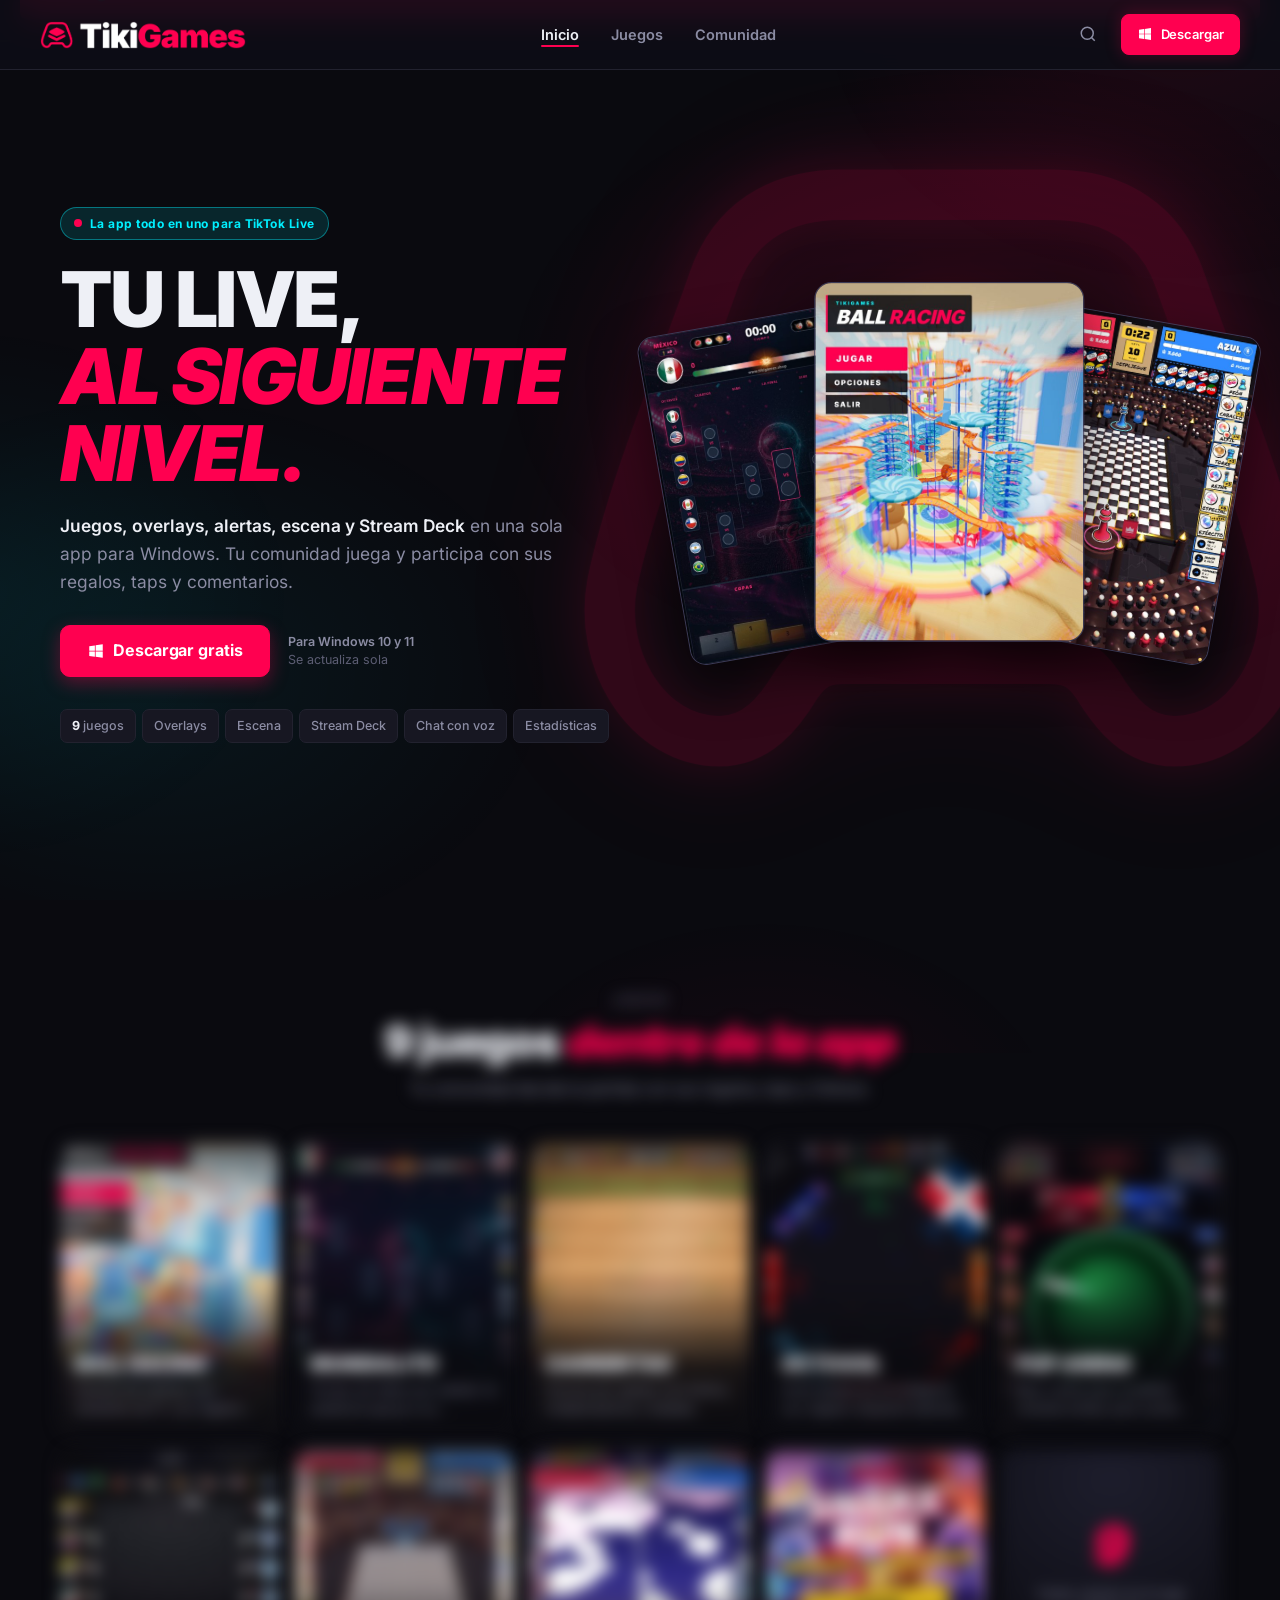
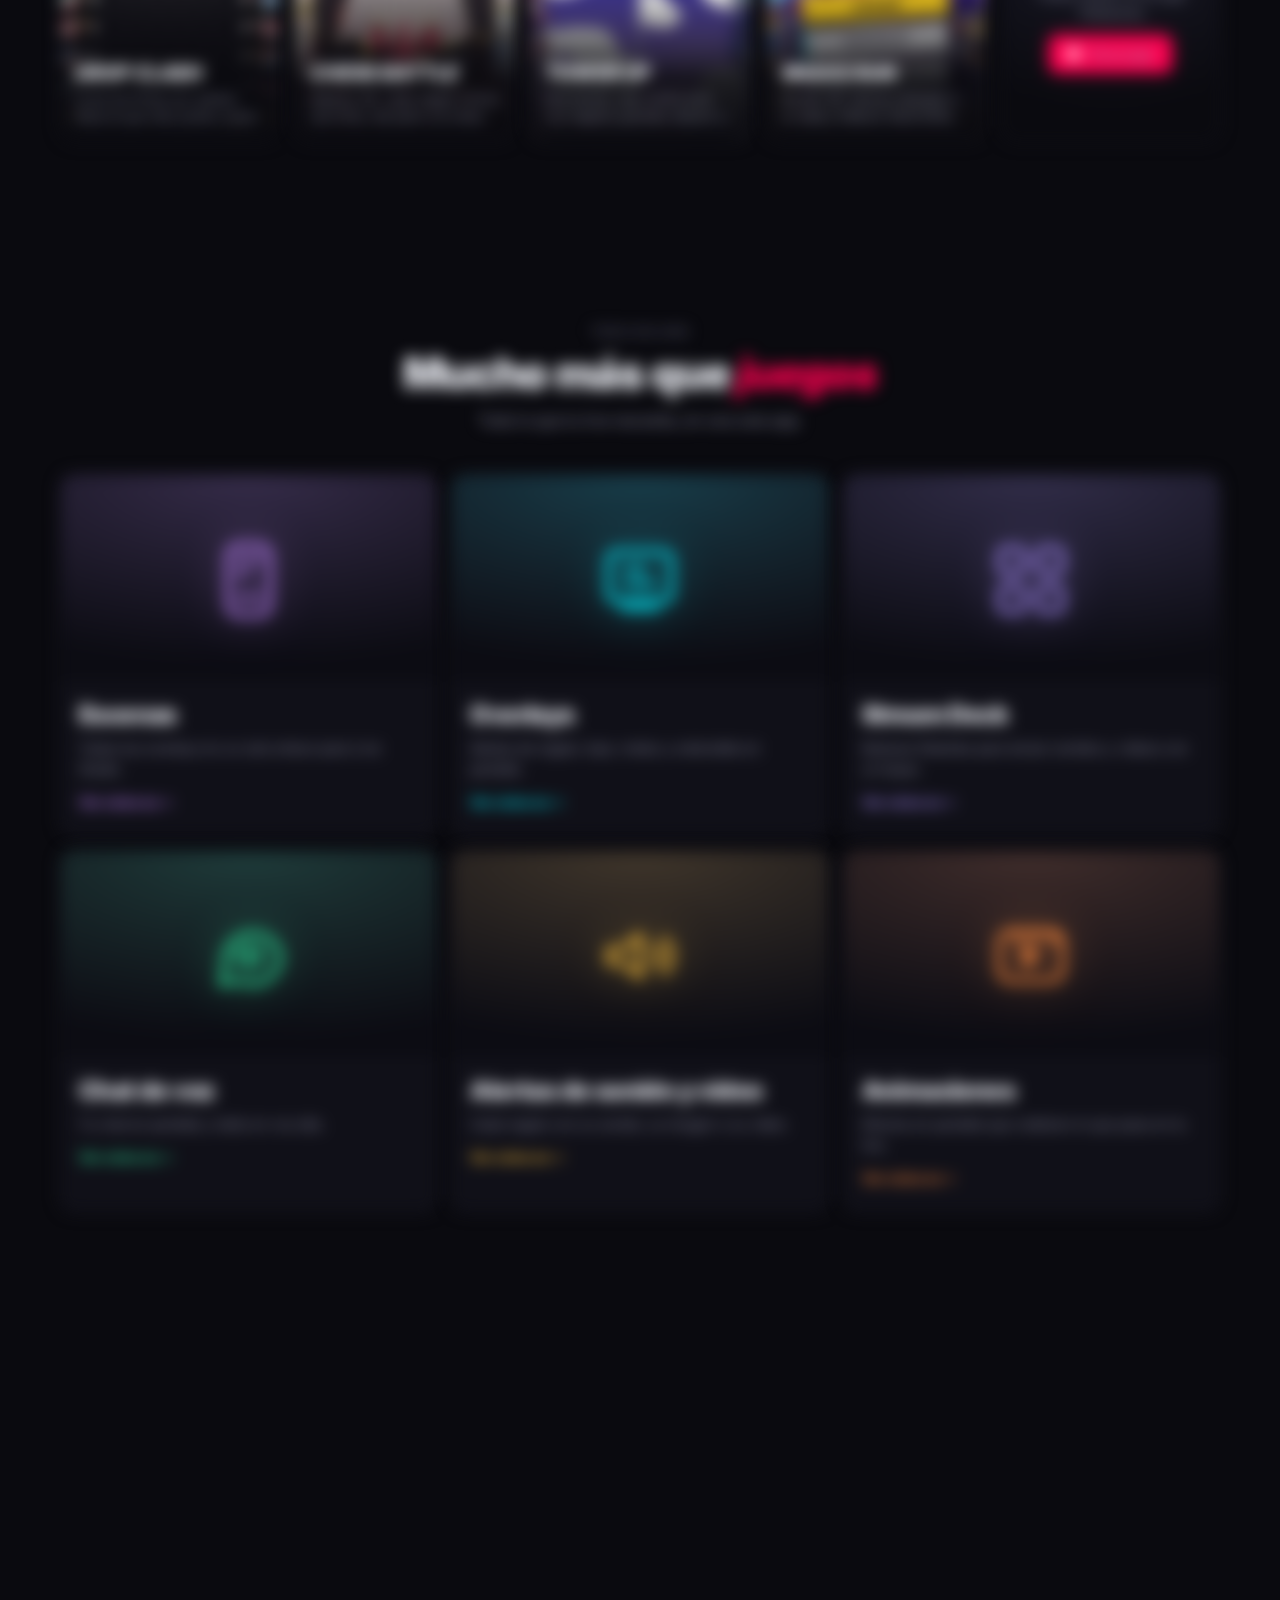
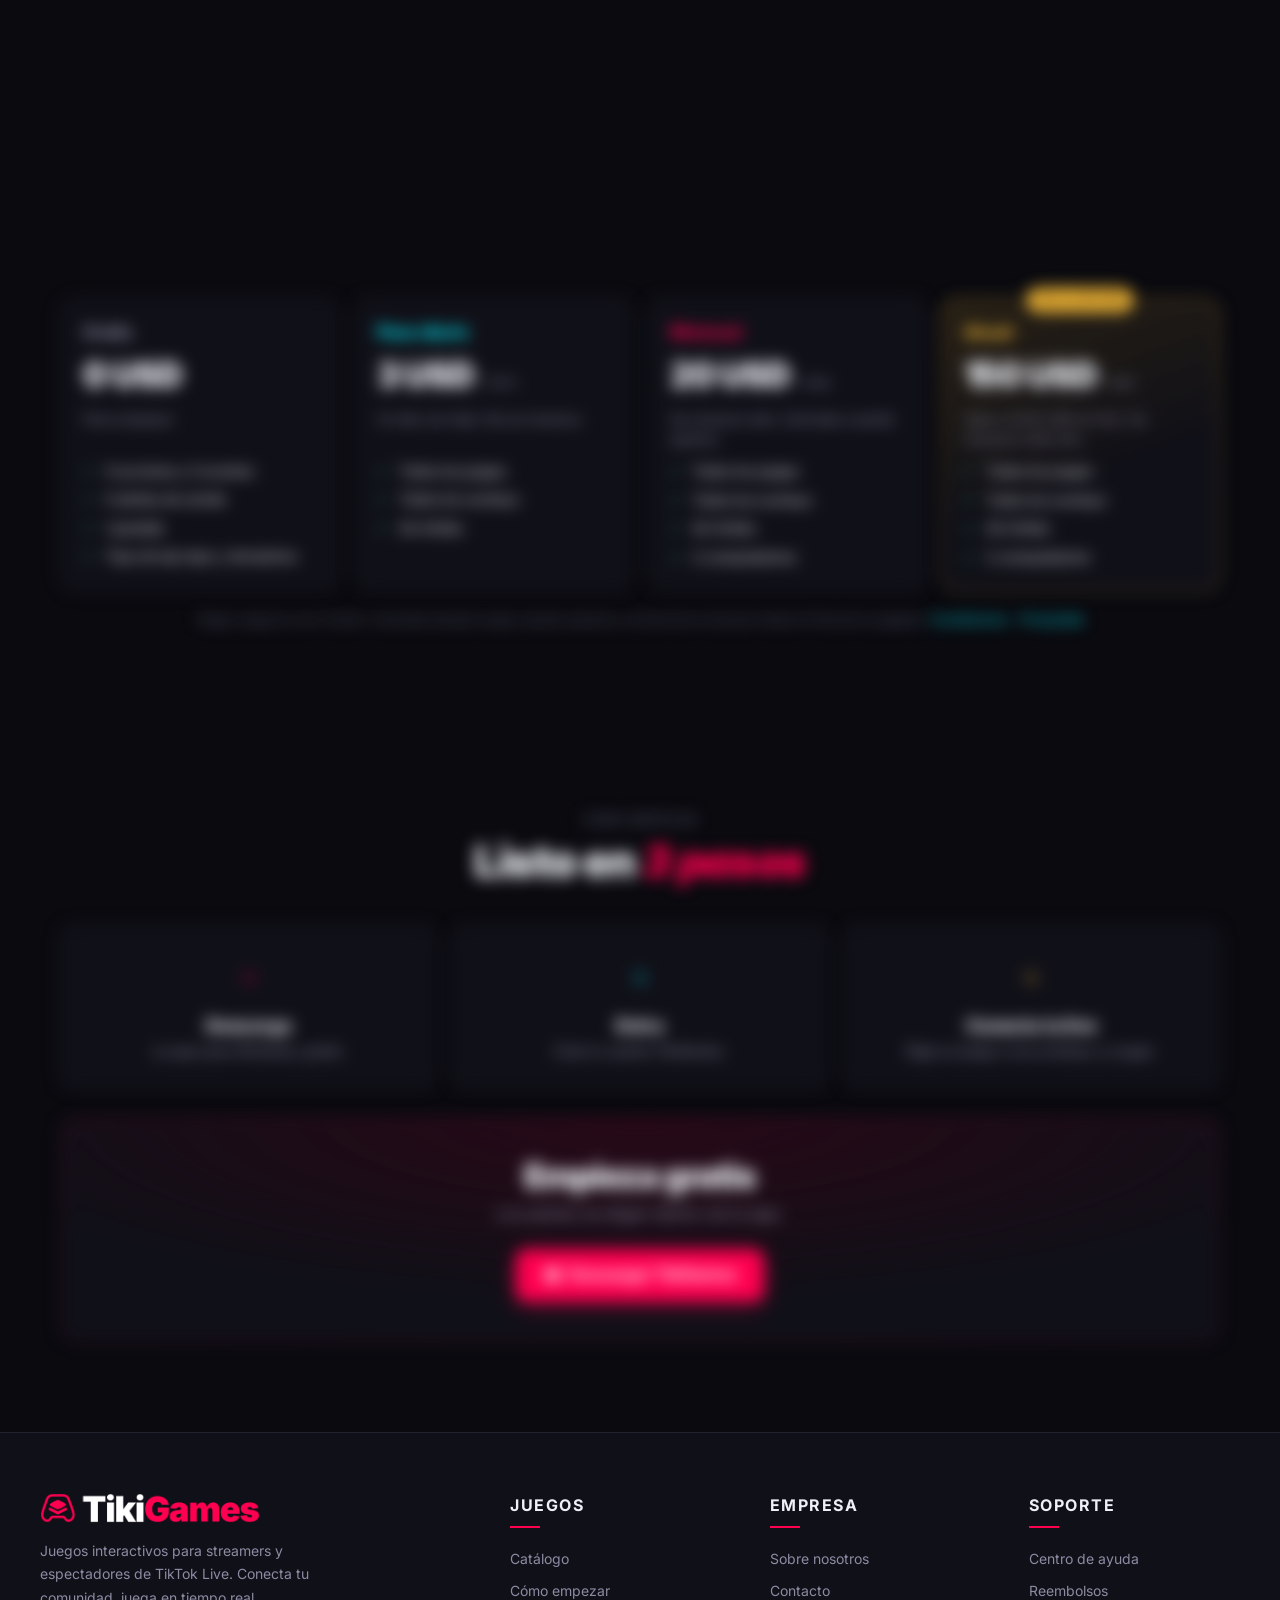
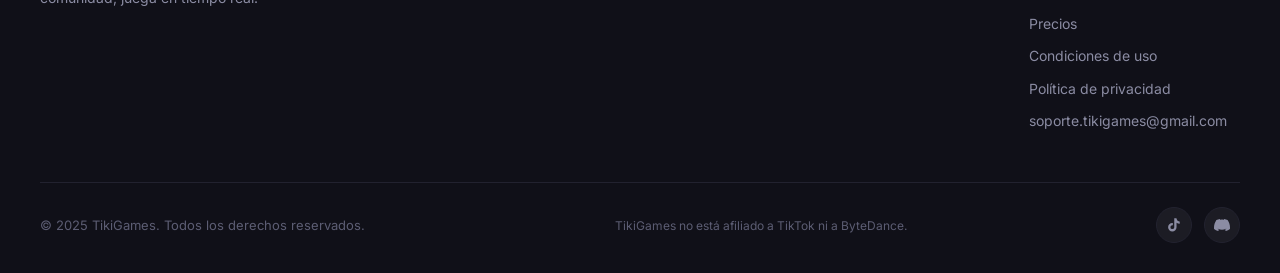
==== index.html @ ab5c50ac "Seguridad: la web solo permite su propio código (fuera PayPal, ePayco, EmailJS y jsDelivr, que ya no" ====
<!DOCTYPE html>
<html lang="es">
<head>
  <meta charset="UTF-8" />
  <meta name="viewport" content="width=device-width, initial-scale=1.0" />
  <!-- Google Search Console: demuestra que tikigames.shop es de TikiGames (para verificar la marca en Google). No quitar. -->
  <meta name="google-site-verification" content="5Fg7dAh0BmHGyvFLcqDpdJ1O9G1KSo_HCyCqYckozfQ" />
  <title>TikiGames — La app todo en uno para TikTok Live</title>
  <meta name="description" content="Juegos, overlays, alertas, escena y Stream Deck para tu TikTok Live, en una sola app para Windows." />
    <link rel="stylesheet" href="css/00-base.css?v=19" />
  <link rel="stylesheet" href="css/01-menu.css?v=19" />
  <link rel="stylesheet" href="css/02-componentes.css?v=19" />
  <link rel="stylesheet" href="css/03-animaciones.css?v=19" />
  <link rel="stylesheet" href="css/04-portada.css?v=19" />
  <link rel="stylesheet" href="css/05-paginas.css?v=19" />
  <link rel="stylesheet" href="css/06-luces.css?v=19" />
  <link rel="stylesheet" href="css/07-guia-descarga.css?v=20" />
  <link rel="icon" href="favicon.ico?v=19" sizes="any" />
  <link rel="icon" type="image/svg+xml" href="assets/img/logo/icono.svg?v=19" />
  <link rel="icon" type="image/png" href="assets/img/logo/favicon.png?v=19" />
  <link rel="apple-touch-icon" href="assets/img/logo/apple-touch-icon.png?v=19" />
  <meta property="og:type" content="website" />
  <meta property="og:url" content="https://tikigames.shop/" />
  <meta property="og:image" content="https://tikigames.shop/assets/img/logo/og-image.png?v=19" />
  <meta property="og:image:width" content="1200" />
  <meta property="og:image:height" content="630" />
  <meta name="twitter:card" content="summary_large_image" />
  <meta name="twitter:image" content="https://tikigames.shop/assets/img/logo/og-image.png?v=19" />
</head>
<body>

<canvas id="particles-canvas"></canvas>

<!-- NAVBAR -->
<nav class="navbar">
  <a href="index.html" class="nav-logo">
    <img src="assets/img/logo/logo-nombre.png?v=19" width="969" height="132" alt="TikiGames" />
  </a>
  <ul class="nav-links">
    <li><a href="index.html" id="nav-inicio">Inicio</a></li>
    <li><a href="pages/catalogo.html" id="nav-juegos">Juegos</a></li>
    <li><a href="pages/comunidad.html" id="nav-comunidad">Comunidad</a></li>
  </ul>
  <div class="nav-actions">
    <button class="nav-search-btn" data-search-open title="Buscar">
      <svg width="18" height="18" viewBox="0 0 24 24" fill="none" stroke="currentColor" stroke-width="2"><circle cx="11" cy="11" r="8"/><path d="m21 21-4.35-4.35"/></svg>
    </button>
    <a class="btn btn-primary btn-descargar" href="https://github.com/davidrocaCOL/tikigames/releases/latest/download/TikiGames-Instalador.exe"><svg class="icono-windows" width="16" height="16" viewBox="0 0 24 24" fill="currentColor" aria-hidden="true"><path d="M3 5.5 10.5 4.5v7H3zM11.5 4.4 21 3v8.5h-9.5zM3 12.5h7.5v7L3 18.5zM11.5 12.5H21V21l-9.5-1.4z"/></svg><span>Descargar</span></a>
  </div>
  <button class="hamburger"><span></span><span></span><span></span></button>
</nav>

<div class="mobile-nav">
  <a href="index.html">Inicio</a>
  <a href="pages/catalogo.html">Juegos</a>
  <a href="pages/comunidad.html">Comunidad</a>
  <div style="margin-top:16px;">
    <a class="btn btn-primary btn-descargar" style="width:100%;justify-content:center;" href="https://github.com/davidrocaCOL/tikigames/releases/latest/download/TikiGames-Instalador.exe"><svg class="icono-windows" width="16" height="16" viewBox="0 0 24 24" fill="currentColor" aria-hidden="true"><path d="M3 5.5 10.5 4.5v7H3zM11.5 4.4 21 3v8.5h-9.5zM3 12.5h7.5v7L3 18.5zM11.5 12.5H21V21l-9.5-1.4z"/></svg><span>Descargar TikiGames</span></a>
  </div>
</div>

<!-- ARRIBA: qué es TikiGames y descarga -->
<section class="p-arriba">
  <img class="p-mando" src="assets/img/logo/simbolo.svg" alt="" aria-hidden="true" width="998" height="823" />
  <div class="portada-ancho">
    <div>
      <span class="p-pastilla reveal"><i></i>La app todo en uno para TikTok Live</span>
      <h1 class="p-titulo reveal">TU LIVE,<br><em>AL SIGUIENTE NIVEL.</em></h1>
      <p class="p-sub reveal"><strong>Juegos, overlays, alertas, escena y Stream Deck</strong> en una sola app para Windows. Tu comunidad juega y participa con sus regalos, taps y comentarios.</p>
      <div class="p-acciones reveal">
        <a class="btn btn-primary btn-lg btn-descargar p-boton-grande" href="https://github.com/davidrocaCOL/tikigames/releases/latest/download/TikiGames-Instalador.exe"><svg class="icono-windows" width="16" height="16" viewBox="0 0 24 24" fill="currentColor" aria-hidden="true"><path d="M3 5.5 10.5 4.5v7H3zM11.5 4.4 21 3v8.5h-9.5zM3 12.5h7.5v7L3 18.5zM11.5 12.5H21V21l-9.5-1.4z"/></svg><span>Descargar gratis</span></a>
        <div class="p-nota"><b>Para Windows 10 y 11</b><br>Se actualiza sola</div>
      </div>
      <div class="p-chips reveal">
        <span><b>9</b> juegos</span><span>Overlays</span><span>Escena</span><span>Stream Deck</span><span>Chat con voz</span><span>Estadísticas</span>
      </div>
    </div>
    <div class="p-abanico reveal" aria-hidden="true" data-mv="abanico">
      <img src="assets/img/portadas/portada-mundialito.jpg" alt="" width="600" height="800" />
      <img src="assets/img/portadas/portada-ballracing.jpg" alt="" width="600" height="800" />
      <img src="assets/img/portadas/portada-chessbattle.jpg" alt="" width="600" height="800" />
    </div>
  </div>
</section>

<!-- JUEGOS: los 9 que vienen dentro de la app -->
<section class="p-seccion" id="juegos">
  <div class="portada-ancho">
    <div class="p-cabeza reveal">
      <small>Juegos</small>
      <h2>9 juegos <em>dentro de la app</em></h2>
      <p>Tu comunidad decide la partida con sus regalos, taps y follows.</p>
    </div>
    <div class="p-juegos">
      <a class="p-juego reveal" href="pages/catalogo.html#ballracing">
        <img src="assets/img/portadas/portada-ballracing.jpg" alt="Ball Racing" loading="lazy" width="600" height="800" />
        <div class="p-juego-texto"><h3 class="jc-titulo">Ball Racing</h3><p>Carrera de canicas con ambiente de F1. Los regalos dan poderes.</p></div>
      </a>
      <a class="p-juego reveal" href="pages/catalogo.html#mundialito">
        <img src="assets/img/portadas/portada-mundialito.jpg" alt="Mundialito" loading="lazy" width="600" height="800" />
        <div class="p-juego-texto"><h3 class="jc-titulo">Mundialito</h3><p>Torneo de fútbol por países: la audiencia apoya a su selección.</p></div>
      </a>
      <a class="p-juego reveal" href="pages/catalogo.html#carreritas">
        <img src="assets/img/portadas/portada-carreritas.jpg" alt="Carreritas" loading="lazy" width="600" height="800" />
        <div class="p-juego-texto"><h3 class="jc-titulo">Carreritas</h3><p>Carrera por países con turbos, multiplicadores y tarjetas.</p></div>
      </a>
      <a class="p-juego reveal" href="pages/catalogo.html#octogol">
        <img src="assets/img/portadas/portada-octogol.jpg" alt="Octogol" loading="lazy" width="600" height="800" />
        <div class="p-juego-texto"><h3 class="jc-titulo">Octogol</h3><p>Ocho países en un octágono. Los regalos disparan balones y meteoritos.</p></div>
      </a>
      <a class="p-juego reveal" href="pages/catalogo.html#poparena">
        <img src="assets/img/portadas/portada-poparena.jpg" alt="Pop Arena" loading="lazy" width="600" height="800" />
        <div class="p-juego-texto"><h3 class="jc-titulo">Pop Arena</h3><p>Rojo contra azul: la pelota revienta bolitas para sumar puntos.</p></div>
      </a>
      <a class="p-juego reveal" href="pages/catalogo.html#dropclash">
        <img src="assets/img/portadas/portada-dropclash.jpg" alt="Drop Clash" loading="lazy" width="600" height="800" />
        <div class="p-juego-texto"><h3 class="jc-titulo">Drop Clash</h3><p>Lluvia de fichas por países. Gana el que más puntos suma.</p></div>
      </a>
      <a class="p-juego reveal" href="pages/catalogo.html#chessbattle">
        <img src="assets/img/portadas/portada-chessbattle.jpg" alt="Chess Battle" loading="lazy" width="600" height="800" />
        <div class="p-juego-texto"><h3 class="jc-titulo">Chess Battle</h3><p>Ajedrez 3D: cada regalo invoca una ficha, del peón a la reina.</p></div>
      </a>
      <a class="p-juego reveal" href="pages/catalogo.html#towerup">
        <img src="assets/img/portadas/portada-towerup.jpg" alt="Tower Up" loading="lazy" width="600" height="800" />
        <div class="p-juego-texto"><h3 class="jc-titulo">Tower Up</h3><p>Dos torres, rojo contra azul. Los regalos grandes atacan al rival.</p></div>
      </a>
      <a class="p-juego reveal" href="pages/catalogo.html#snakerun">
        <img src="assets/img/portadas/portada-snakerun.jpg" alt="Snake Run" loading="lazy" width="600" height="800" />
        <div class="p-juego-texto"><h3 class="jc-titulo">Snake Run</h3><p>Runner 3D: héroes empujan a la meta y villanos hacia atrás.</p></div>
      </a>
      <div class="p-juego p-juego-todos reveal">
        <strong data-cuenta="9">9</strong>
        <span>Todos vienen en la app TikiGames</span>
        <a class="btn btn-primary btn-descargar" href="https://github.com/davidrocaCOL/tikigames/releases/latest/download/TikiGames-Instalador.exe"><svg class="icono-windows" width="16" height="16" viewBox="0 0 24 24" fill="currentColor" aria-hidden="true"><path d="M3 5.5 10.5 4.5v7H3zM11.5 4.4 21 3v8.5h-9.5zM3 12.5h7.5v7L3 18.5zM11.5 12.5H21V21l-9.5-1.4z"/></svg><span>Descargar</span></a>
      </div>
    </div>
  </div>
</section>

<!-- TODO EN UNO: lo demás que trae la app -->
<section class="p-seccion" id="todo-en-uno">
  <div class="portada-ancho">
    <div class="p-cabeza reveal">
      <small>Todo en uno</small>
      <h2>Mucho más que <em>juegos</em></h2>
      <p>Todo lo que tu live necesita, en una sola app.</p>
    </div>
    <div class="p-funciones">
      <div class="p-funcion reveal" data-funcion="escenas" role="button" tabindex="0" aria-label="Ver Escenas" style="--g:#c084fc">
        <div class="p-captura"><svg class="ic" viewBox="0 0 24 24" aria-hidden="true"><rect x="6" y="2" width="12" height="20" rx="3"/><path d="M9 6h6M9 10h3M9 17h6"/></svg></div>
        <div class="p-funcion-texto"><h3>Escenas</h3><p>Todos tus overlays en un solo enlace para Live Studio.</p><span class="fn-ver">Ver cómo es →</span></div>
      </div>
      <div class="p-funcion reveal" data-funcion="overlays" role="button" tabindex="0" aria-label="Ver Overlays" style="--g:#00f0ff">
        <div class="p-captura"><svg class="ic" viewBox="0 0 24 24" aria-hidden="true"><rect x="3" y="4" width="18" height="14" rx="2"/><path d="M7 20h10M8 9h5M8 13h8"/></svg></div>
        <div class="p-funcion-texto"><h3>Overlays</h3><p>Alertas de regalo, tops, metas y extensible en pantalla.</p><span class="fn-ver">Ver cómo es →</span></div>
      </div>
      <div class="p-funcion reveal" data-funcion="deck" role="button" tabindex="0" aria-label="Ver Stream Deck" style="--g:#a78bfa">
        <div class="p-captura"><svg class="ic" viewBox="0 0 24 24" aria-hidden="true"><rect x="3" y="3" width="7" height="7" rx="1.5"/><rect x="14" y="3" width="7" height="7" rx="1.5"/><rect x="3" y="14" width="7" height="7" rx="1.5"/><rect x="14" y="14" width="7" height="7" rx="1.5"/></svg></div>
        <div class="p-funcion-texto"><h3>Stream Deck</h3><p>Botones flotantes para lanzar sonidos y videos con un toque.</p><span class="fn-ver">Ver cómo es →</span></div>
      </div>
      <div class="p-funcion reveal" data-funcion="voz" role="button" tabindex="0" aria-label="Ver Chat de voz" style="--g:#2ee59d">
        <div class="p-captura"><svg class="ic" viewBox="0 0 24 24" aria-hidden="true"><path d="M21 12a8 8 0 0 1-11.6 7.1L4 20l1-4.4A8 8 0 1 1 21 12z"/><path d="M9 10v4M12 8.5v7M15 10v4"/></svg></div>
        <div class="p-funcion-texto"><h3>Chat de voz</h3><p>Tu chat en pantalla y leído en voz alta.</p><span class="fn-ver">Ver cómo es →</span></div>
      </div>
      <div class="p-funcion reveal" data-funcion="alertas" role="button" tabindex="0" aria-label="Ver Alertas de sonido y video" style="--g:#ffc13b">
        <div class="p-captura"><svg class="ic" viewBox="0 0 24 24" aria-hidden="true"><path d="M3 10v4h4l5 4V6L7 10H3z"/><path d="M16 9a4 4 0 010 6M19 7a7 7 0 010 10"/></svg></div>
        <div class="p-funcion-texto"><h3>Alertas de sonido y video</h3><p>Cada regalo con su sonido, su imagen o su video.</p><span class="fn-ver">Ver cómo es →</span></div>
      </div>
      <div class="p-funcion reveal" data-funcion="animaciones" role="button" tabindex="0" aria-label="Ver Animaciones" style="--g:#ff8a3d">
        <div class="p-captura"><svg class="ic" viewBox="0 0 24 24" aria-hidden="true"><rect x="3" y="5" width="18" height="14" rx="3"/><path d="M10 9.5v5l4-2.5z"/><path d="M7 5l2 3M12 5l2 3M17 5l2 3"/></svg></div>
        <div class="p-funcion-texto"><h3>Animaciones</h3><p>Efectos en pantalla que celebran lo que pasa en tu live.</p><span class="fn-ver">Ver cómo es →</span></div>
      </div>
      <div class="p-funcion reveal" data-funcion="estadisticas" role="button" tabindex="0" aria-label="Ver Estadísticas" style="--g:#3ddc97">
        <div class="p-captura"><svg class="ic" viewBox="0 0 24 24" aria-hidden="true"><path d="M4 20V10M10 20V4M16 20v-7M22 20H2"/></svg></div>
        <div class="p-funcion-texto"><h3>Estadísticas</h3><p>Tus números de verdad y quién más te apoya.</p><span class="fn-ver">Ver cómo es →</span></div>
      </div>
      <div class="p-funcion reveal" data-funcion="envivo" role="button" tabindex="0" aria-label="Ver En vivo" style="--g:#ff2d55">
        <div class="p-captura"><svg class="ic" viewBox="0 0 24 24" aria-hidden="true"><circle cx="12" cy="12" r="2"/><path d="M7.8 7.8a6 6 0 000 8.4M16.2 7.8a6 6 0 010 8.4M5 5a10 10 0 000 14M19 5a10 10 0 010 14"/></svg></div>
        <div class="p-funcion-texto"><h3>En vivo</h3><p>Los lives que más se ven ahora en tu región.</p><span class="fn-ver">Ver cómo es →</span></div>
      </div>
      <div class="p-funcion reveal" data-funcion="conexion" role="button" tabindex="0" aria-label="Ver Conexión directa con TikTok" style="--g:#00f0ff">
        <div class="p-captura"><svg class="ic" viewBox="0 0 24 24" aria-hidden="true"><path d="M5 12.5a10 10 0 0114 0M8.5 16a5 5 0 017 0"/><circle cx="12" cy="19.5" r="1.2"/><path d="M2 9a14 14 0 0120 0"/></svg></div>
        <div class="p-funcion-texto"><h3>Conexión directa con TikTok</h3><p>Escribe tu usuario y la app entra sola.</p><span class="fn-ver">Ver cómo es →</span></div>
      </div>
    </div>
  </div>
</section>

<!-- PLANES: los precios a la vista (30-oct-2026: la tienda Creem pide que se vean claros) -->
<section class="p-seccion" id="planes">
  <div class="portada-ancho">
    <div class="p-cabeza reveal">
      <small>Planes</small>
      <h2>Empieza <em>gratis</em></h2>
      <p>Y cuando quieras todo, elige tu plan dentro de la app. Precios en dólares (USD).</p>
    </div>
    <div class="p-planes">
      <div class="p-plan reveal" style="--g:#8b8ca3">
        <h3>Gratis</h3>
        <div class="p-plan-precio"><b>0 USD</b><small></small></div>
        <p>Para empezar.</p>
        <ul><li>5 acciones y 5 eventos</li><li>5 alertas de sonido</li><li>1 pantalla</li><li>Tops de tap-taps y donadores</li></ul>
      </div>
      <div class="p-plan reveal" style="--g:#00f0ff">
        <h3>Pase diario</h3>
        <div class="p-plan-precio"><b>3 USD</b><small>/ 24 h</small></div>
        <p>Un día con todo. No se renueva.</p>
        <ul><li>Todos los juegos</li><li>Todos los overlays</li><li>Sin límites</li></ul>
      </div>
      <div class="p-plan reveal" style="--g:#ff0050">
        <h3>Mensual</h3>
        <div class="p-plan-precio"><b>20 USD</b><small>/ mes</small></div>
        <p>Se renueva solo. Cancelas cuando quieras.</p>
        <ul><li>Todos los juegos</li><li>Todos los overlays</li><li>Sin límites</li><li>2 computadores</li></ul>
      </div>
      <div class="p-plan reveal top" style="--g:#ffc13b">
        <span class="p-plan-reco">Ahorras 90 USD</span><h3>Anual</h3>
        <div class="p-plan-precio"><b>150 USD</b><small>/ año</small></div>
        <p>Sale a 12,50 USD al mes. Se renueva cada año.</p>
        <ul><li>Todos los juegos</li><li>Todos los overlays</li><li>Sin límites</li><li>2 computadores</li></ul>
      </div>
    </div>
    <p class="p-planes-nota reveal">Pagos seguros con Creem. Cancelas desde la app cuando quieras y conservas el acceso hasta el final de lo pagado. <a href="pages/terminos.html">Condiciones</a> · <a href="pages/privacidad.html">Privacidad</a></p>
  </div>
</section>

<!-- CÓMO EMPEZAR: 3 pasos y descarga -->
<section class="p-seccion" id="empezar">
  <div class="portada-ancho">
    <div class="p-cabeza reveal">
      <small>Cómo empezar</small>
      <h2>Listo en <em>3 pasos</em></h2>
    </div>
    <div class="p-pasos">
      <div class="p-paso reveal" style="--g:#ff0050"><b>1</b><h3>Descarga</h3><p>La app para Windows, gratis.</p></div>
      <div class="p-paso reveal" style="--g:#00f0ff"><b>2</b><h3>Entra</h3><p>Crea tu cuenta TikiGames.</p></div>
      <div class="p-paso reveal" style="--g:#ffc13b"><b>3</b><h3>Conecta tu live</h3><p>Elige un juego o tus overlays y a jugar.</p></div>
    </div>
    <div class="p-final reveal">
      <h3>Empieza gratis</h3>
      <p>Los planes se eligen dentro de la app.</p>
      <a class="btn btn-primary btn-lg btn-descargar p-boton-grande" href="https://github.com/davidrocaCOL/tikigames/releases/latest/download/TikiGames-Instalador.exe"><svg class="icono-windows" width="16" height="16" viewBox="0 0 24 24" fill="currentColor" aria-hidden="true"><path d="M3 5.5 10.5 4.5v7H3zM11.5 4.4 21 3v8.5h-9.5zM3 12.5h7.5v7L3 18.5zM11.5 12.5H21V21l-9.5-1.4z"/></svg><span>Descargar TikiGames</span></a>
    </div>
  </div>
</section>

<div id="fn-ficha" class="ficha-capa" hidden></div>

<!-- FOOTER -->
<footer class="footer">
  <div class="footer-grid">
    <div class="footer-brand">
      <img class="footer-logo" src="assets/img/logo/logo-nombre.png?v=19" width="969" height="132" alt="TikiGames" />
      <p id="footer-desc">Juegos interactivos para streamers y espectadores de TikTok Live. Conecta tu comunidad, juega en tiempo real.</p>
    </div>
    <div class="footer-col">
      <h4 id="footer-juegos">Juegos</h4>
      <ul>
        <li><a href="pages/catalogo.html" id="f-catalogo">Todos los juegos</a></li>
        <li><a href="#empezar">Cómo empezar</a></li>
      </ul>
    </div>
    <div class="footer-col">
      <h4 id="footer-empresa">Empresa</h4>
      <ul>
        <li><a href="pages/comunidad.html" id="f-nosotros">Sobre nosotros</a></li>
        <li><a href="pages/comunidad.html" id="f-contacto">Contacto</a></li>
      </ul>
    </div>
    <div class="footer-col">
      <h4 id="footer-soporte">Soporte</h4>
      <ul>
        <li><a href="pages/comunidad.html" id="f-ayuda">Centro de ayuda</a></li>
        <li><a href="pages/terminos.html" id="f-reembolsos">Reembolsos</a></li>
        <li><a href="#planes">Precios</a></li>
        <li><a href="pages/terminos.html">Condiciones de uso</a></li>
        <li><a href="pages/privacidad.html">Política de privacidad</a></li>
        <li><a href="mailto:soporte.tikigames@gmail.com">soporte.tikigames@gmail.com</a></li>
      </ul>
    </div>
  </div>
  <div class="footer-bottom">
    <a href="pages/terminos.html" id="footer-copy" class="pie-enlace al-blanco" style="font-size:13px;transition:var(--transition);">© 2025 TikiGames. Todos los derechos reservados.</a>
    <small class="footer-afiliado">TikiGames no está afiliado a TikTok ni a ByteDance.</small>
    <div class="social-links">
      <a class="social-btn" href="https://www.tiktok.com/@tikigames_shop?_r=1&_t=ZS-99DNceeyNfg" target="_blank" title="TikTok">
        <svg width="16" height="16" viewBox="0 0 24 24" fill="currentColor"><path d="M19.59 6.69a4.83 4.83 0 0 1-3.77-4.25V2h-3.45v13.67a2.89 2.89 0 0 1-2.88 2.5 2.89 2.89 0 0 1-2.89-2.89 2.89 2.89 0 0 1 2.89-2.89c.28 0 .54.04.79.1V9.01a6.33 6.33 0 0 0-.79-.05 6.34 6.34 0 0 0-6.34 6.34 6.34 6.34 0 0 0 6.34 6.34 6.34 6.34 0 0 0 6.33-6.34V8.69a8.18 8.18 0 0 0 4.78 1.52V6.76a4.85 4.85 0 0 1-1.01-.07z"/></svg>
      </a>
      <a class="social-btn" href="https://discord.gg/FN569qsh2X" target="_blank" title="Discord">
        <svg width="16" height="16" viewBox="0 0 24 24" fill="currentColor"><path d="M20.317 4.37a19.791 19.791 0 0 0-4.885-1.515.074.074 0 0 0-.079.037c-.21.375-.444.864-.608 1.25a18.27 18.27 0 0 0-5.487 0 12.64 12.64 0 0 0-.617-1.25.077.077 0 0 0-.079-.037A19.736 19.736 0 0 0 3.677 4.37a.07.07 0 0 0-.032.027C.533 9.046-.32 13.58.099 18.057a.082.082 0 0 0 .031.057 19.9 19.9 0 0 0 5.993 3.03.078.078 0 0 0 .084-.028c.462-.63.874-1.295 1.226-1.994a.076.076 0 0 0-.041-.106 13.107 13.107 0 0 1-1.872-.892.077.077 0 0 1-.008-.128 10.2 10.2 0 0 0 .372-.292.074.074 0 0 1 .077-.01c3.928 1.793 8.18 1.793 12.062 0a.074.074 0 0 1 .078.01c.12.098.246.198.373.292a.077.077 0 0 1-.006.127 12.299 12.299 0 0 1-1.873.892.077.077 0 0 0-.041.107c.36.698.772 1.362 1.225 1.993a.076.076 0 0 0 .084.028 19.839 19.839 0 0 0 6.002-3.03.077.077 0 0 0 .032-.054c.5-5.177-.838-9.674-3.549-13.66a.061.061 0 0 0-.031-.03z"/></svg>
      </a>
    </div>
  </div>
</footer>


<div class="search-overlay" id="search-overlay">
  <button data-search-close style="position:absolute;top:30px;right:40px;font-size:28px;color:var(--text-gray);">✕</button>
  <div class="search-input-wrap">
    <input class="search-big" type="text" placeholder="Buscar juegos..." />
    <span class="search-big-icon">
      <svg width="22" height="22" viewBox="0 0 24 24" fill="none" stroke="currentColor" stroke-width="2"><circle cx="11" cy="11" r="8"/><path d="m21 21-4.35-4.35"/></svg>
    </span>
  </div>
  <p class="pie-enlace al-blanco" style="margin-top:20px;font-size:14px;">Presiona ESC para cerrar</p>
</div>

<script src="js/00-menu.js?v=19"></script>
<script src="js/01-buscador.js?v=19"></script>
<script src="js/07-funciones.js?v=19"></script>
<script src="js/02-animaciones.js?v=19"></script>
<script src="js/08-luces.js?v=19"></script>
<script src="js/03-interfaz.js?v=19"></script>
<script src="js/04-idioma.js?v=19"></script>
<script src="js/09-guia-descarga.js?v=20"></script>
</body>
</html>
---- css/00-base.css ----
/* ============================================
   TIKIGAMES - BASE
   Variables, Reset, Tipografía, Scrollbar
   ============================================ */

/* La misma letra que la app TikiGames (Inter), guardada en la web: sin depender de Google */
@font-face { font-family: 'Inter'; font-style: normal; font-weight: 100 900; font-display: swap; src: url('../assets/fuentes/inter-normal.woff2') format('woff2'); }
@font-face { font-family: 'Inter'; font-style: italic; font-weight: 100 900; font-display: swap; src: url('../assets/fuentes/inter-italic.woff2') format('woff2'); }

/* ─── Variables ─────────────────────────────── */
:root {
  /* Colores de la app TikiGames (css/base.css de la app). Si cambian allí, se cambian aquí. */
  --bg:          #0a0a0f;
  --bg-2:        #0c0c13;
  --barra:       #0e0e16;
  --surface:     #101018;
  --surface-2:   #171722;
  --surface-3:   #1b1b27;
  --line:        #22222f;
  --line-soft:   #1b1b26;
  --line-2:      #3a3a55;
  --ink:         #eef0f6;
  --ink-dim:     #8b8ca3;
  --ink-faint:   #5c5d73;
  --red:         #ff0050;
  --red-rgb:     255,0,80;
  --red-soft:    rgba(255,0,80,.13);
  --cyan:        #00f0ff;
  --cyan-rgb:    0,240,255;
  --cyan-soft:   rgba(0,240,255,.12);
  --warn:        #ffc13b;
  --r:           10px;
  --suave:       cubic-bezier(.4,0,.2,1);
  --muelle:      cubic-bezier(.2,.9,.25,1.06);
  --display:     'Inter', system-ui, sans-serif;

  /* Los nombres de siempre de la web, apuntando a los colores de la app */
  --bg-primary:      var(--bg);
  --bg-secondary:    var(--surface);
  --bg-card:         var(--surface-2);
  --bg-overlay:      rgba(10,10,15,0.85);
  --red-dark:        #e00047;
  --cyan-dark:       #00c8d6;
  --purple:          #a78bfa;
  --gold:            var(--warn);
  --text-white:      var(--ink);
  --text-gray:       var(--ink-dim);
  --text-dim:        var(--ink-faint);
  --border:          var(--line);
  --border-glow:     rgba(0,240,255,0.3);
  --radius-sm:       8px;
  --radius-md:       10px;
  --radius-lg:       16px;
  --shadow-red:      0 0 16px rgba(255,0,80,.25);
  --shadow-cyan:     0 0 16px rgba(0,240,255,.2);
  --shadow-card:     0 14px 34px rgba(0,0,0,.45);
  --transition:      .15s var(--suave);
  --transition-slow: .35s var(--suave);
}

/* ─── Reset ──────────────────────────────────── */
*, *::before, *::after { box-sizing: border-box; margin: 0; padding: 0; }

html { scroll-behavior: smooth; }

body {
  font-family: var(--display);
  background: var(--bg-primary);
  color: var(--text-white);
  overflow-x: hidden;
  line-height: 1.6;
}

a       { text-decoration: none; color: inherit; }
ul      { list-style: none; }
img     { max-width: 100%; display: block; }
button  { cursor: pointer; border: none; outline: none; background: none; }

/* ─── Scrollbar ─────────────────────────────── */
::-webkit-scrollbar       { width: 9px; height: 9px; }
::-webkit-scrollbar-track { background: transparent; }
::-webkit-scrollbar-thumb { background: var(--line); border-radius: 9px; }

/* ─── Tipografía ─────────────────────────────── */
.font-display, .font-title { font-family: var(--display); }

/* Títulos como en la app: Inter gruesa y apretadita */
h1, h2, h3 {
  font-family: var(--display);
  font-weight: 800;
  letter-spacing: -.01em;
  line-height: 1.1;
}

/* El fondo de puntitos no existe en la app: fuera */
#particles-canvas { display: none; }

:focus-visible { outline: 2px solid var(--cyan); outline-offset: 2px; border-radius: 4px; }

/* ─── Utilidades de layout ───────────────────── */
.section {
  padding: 80px 40px;
  max-width: 1400px;
  margin: 0 auto;
}

.divider {
  height: 1px;
  background: linear-gradient(90deg, transparent, var(--border), transparent);
  margin: 0 40px;
}

.stars {
  color: var(--gold);
  font-size: 14px;
  letter-spacing: 1px;
}

/* ─── Responsive base ────────────────────────── */
@media (max-width: 768px) {
  .section { padding: 60px 20px; }
}

/* Enlaces del pie (3-nov-2026): el color al pasar el ratón va aquí y no en el HTML, así la web no necesita código en línea (seguridad) */
.pie-enlace { color: var(--text-dim); }
.pie-enlace:hover { color: var(--cyan); }
.pie-enlace.al-blanco:hover { color: #fff; }
---- css/01-menu.css ----
/* ============================================
   TIKIGAMES - NAVBAR
   Navbar fija, mobile nav, hamburger
   ============================================ */

.navbar {
  position: fixed;
  top: 0; left: 0; right: 0;
  z-index: 1000;
  display: flex;
  align-items: center;
  justify-content: space-between;
  padding: 0 40px;
  height: 70px;
  background: rgba(14,14,22,0.92);
  backdrop-filter: blur(14px);
  border-bottom: 1px solid var(--line);
  transition: var(--transition);
}

.navbar.scrolled {
  background: var(--barra);
  box-shadow: 0 8px 24px rgba(0,0,0,.35);
}

/* Logo: el mismo de la app (mando + TikiGames, 1-nov-2026) */
.nav-logo { display: flex; align-items: center; }
.nav-logo img {
  height: 28px;
  width: auto;
  transition: var(--transition);
}
.nav-logo img:hover { filter: drop-shadow(0 0 10px rgba(255,0,80,0.35)); }

/* Links */
.nav-links {
  display: flex;
  align-items: center;
  gap: 32px;
}

.nav-links a {
  font-family: var(--display);
  font-weight: 600;
  font-size: 14.5px;
  color: var(--text-gray);
  position: relative;
  padding-bottom: 4px;
  transition: var(--transition);
}

.nav-links a::after {
  content: '';
  position: absolute;
  bottom: 0; left: 0;
  width: 0; height: 2px;
  background: var(--red);
  border-radius: 2px;
  transition: var(--transition);
}

.nav-links a:hover,
.nav-links a.active { color: var(--text-white); }

.nav-links a:hover::after,
.nav-links a.active::after { width: 100%; }

/* Acciones derecha */
.nav-actions {
  display: flex;
  align-items: center;
  gap: 16px;
}

.nav-search-btn {
  color: var(--text-gray);
  padding: 8px;
  display: flex;
  align-items: center;
  transition: var(--transition);
}
.nav-search-btn:hover { color: var(--cyan); }

/* Botón de descarga de la app (arriba a la derecha y en cada juego) */
.btn-descargar { gap: 8px; white-space: nowrap; }
.btn-descargar .icono-windows { flex-shrink: 0; }

/* Hamburger */
.hamburger {
  display: none;
  flex-direction: column;
  gap: 5px;
  padding: 8px;
}
.hamburger span {
  display: block;
  width: 24px; height: 2px;
  background: var(--text-white);
  border-radius: 1px;
  transition: var(--transition);
}

/* Mobile nav */
.mobile-nav {
  position: fixed;
  top: 70px; left: 0; right: 0;
  background: rgba(10,10,15,0.98);
  backdrop-filter: blur(20px);
  padding: 20px;
  border-bottom: 1px solid var(--border);
  z-index: 999;
  transform: translateY(-110%);
  transition: var(--transition-slow);
}
.mobile-nav.open { transform: translateY(0); }

.mobile-nav a {
  display: block;
  padding: 14px 0;
  border-bottom: 1px solid var(--border);
  font-family: var(--display);
  font-weight: 600;
  font-size: 17.5px;
  color: var(--text-gray);
  transition: var(--transition);
}
.mobile-nav a:hover { color: var(--red); padding-left: 8px; }

/* Responsive */
@media (max-width: 768px) {
  .navbar     { padding: 0 20px; }
  .nav-links  { display: none; }
  .hamburger  { display: flex; }
}

/* ─── Language switcher ──────────────────────── */
.lang-switch {
  display: flex;
  align-items: center;
  gap: 2px;
  background: rgba(255,255,255,0.06);
  border: 1px solid var(--border);
  border-radius: 20px;
  padding: 3px 4px;
  font-family:var(--display);
  font-size: 12px;
  font-weight: 700;
  letter-spacing: 0.5px;
}
.lang-btn {
  padding: 4px 10px;
  border-radius: 16px;
  cursor: pointer;
  color: var(--text-dim);
  transition: var(--transition);
  user-select: none;
  background: none;
  border: none;
  font-family: inherit;
  font-size: inherit;
  font-weight: inherit;
  letter-spacing: inherit;
}
.lang-btn:hover  { color: var(--text-white); }
.lang-btn.active { background: var(--red); color: white; box-shadow: var(--shadow-red); }
@media (max-width: 768px) {
  .navbar    { padding: 0 16px; height: 64px; }
  .nav-logo img { height: 22px; }
  .hamburger { display: flex; }
  .nav-links { display: none; }
  .btn-primary.nav-cta { padding: 10px 16px; font-size: 13px; }
  .nav-actions .btn-descargar { padding: 10px 14px; font-size: 13px; }
}
---- css/02-componentes.css ----
/* ============================================
   TIKIGAMES - COMPONENTS
   Botones, Badges, Cards, Modal, Forms,
   Toast, Search, Live badge, Paginación
   ============================================ */

/* ─── Botones (como en la app) ──────────────── */
.btn {
  display: inline-flex;
  align-items: center;
  gap: 8px;
  padding: 9px 15px;
  border-radius: 8px;
  border: 1px solid var(--line);
  background: var(--surface-2);
  color: var(--ink);
  font-family: var(--display);
  font-weight: 600;
  font-size: 13px;
  letter-spacing: -.005em;
  transition: transform .18s var(--muelle), background-color .2s, border-color .2s, color .2s, box-shadow .2s, filter .2s;
}
.btn:hover  { border-color: #3a3a52; transform: translateY(-1px); }
.btn:active { transform: translateY(0) scale(.98); }

.btn-primary { background: var(--red); border-color: var(--red); color: #fff; box-shadow: 0 0 16px rgba(var(--red-rgb),.25); }
.btn-primary:hover { filter: brightness(1.1); border-color: var(--red); }

.btn-outline { background: transparent; color: var(--ink-dim); }
.btn-outline:hover { color: var(--ink); }

.btn-cyan { background: transparent; border-color: rgba(var(--cyan-rgb),.4); color: var(--cyan); }
.btn-cyan:hover { background: var(--cyan-soft); border-color: var(--cyan); }

.btn-lg { padding: 0 22px; height: 46px; font-size: 15px; border-radius: 10px; }

/* ─── Section header ─────────────────────────── */
.section-header {
  display: flex;
  align-items: center;
  justify-content: space-between;
  margin-bottom: 32px;
}

.section-title {
  font-family:var(--display);
  font-size: 28px;
  font-weight: 700;
  letter-spacing: 2px;
  text-transform: uppercase;
  position: relative;
  padding-left: 16px;
}
.section-title::before {
  content: '';
  position: absolute;
  left: 0; top: 50%;
  transform: translateY(-50%);
  width: 4px; height: 70%;
  background: var(--red);
  border-radius: 2px;
  }

.section-link {
  font-family: var(--display);
  font-weight: 600;
  font-size: 14px;
  color: var(--text-gray);
  display: flex;
  align-items: center;
  gap: 6px;
  transition: var(--transition);
}
.section-link:hover { color: var(--cyan); }

/* ─── Badges ─────────────────────────────────── */
.badge {
  display: inline-block;
  padding: 3px 10px;
  border-radius: 4px;
  font-family: var(--display);
  font-weight: 700;
  font-size: 11px;
}
.badge-red    { background: var(--red);                   color: white; }
.badge-cyan   { background: var(--cyan);                  color: var(--bg-primary); }
.badge-purple { background: var(--purple);                color: white; }
.badge-gold   { background: var(--gold);                  color: var(--bg-primary); }
.badge-gray   { background: rgba(255,255,255,0.1);        color: var(--text-gray); }

/* ─── Live badge ─────────────────────────────── */
.live-badge {
  display: inline-flex;
  align-items: center;
  gap: 6px;
  background: var(--red);
  color: white;
  font-family:var(--display);
  font-weight: 700;
  font-size: 12px;
  letter-spacing: 1px;
  padding: 4px 10px;
  border-radius: 4px;
}
.live-dot {
  width: 6px; height: 6px;
  border-radius: 50%;
  background: white;
  animation: live-pulse 1.2s ease infinite;
}

/* ─── Stats strip ────────────────────────────── */
.stats-strip {
  display: flex;
  gap: 48px;
}
.stat-number {
  font-family:var(--display);
  font-size: 28px;
  font-weight: 700;
  color: var(--cyan);
  line-height: 1;
  text-shadow: 0 0 20px rgba(0,240,255,0.5);
}
.stat-label {
  font-size: 13px;
  color: var(--text-dim);
  margin-top: 4px;
  letter-spacing: 0.5px;
}

/* ─── Game card ──────────────────────────────── */
.game-card {
  background: var(--bg-card);
  border-radius: var(--radius-md);
  overflow: hidden;
  border: 1px solid var(--border);
  transition: var(--transition);
  cursor: pointer;
  position: relative;
}
.game-card:hover {
  border-color: var(--cyan);
  box-shadow: 0 0 24px rgba(0,240,255,0.2), var(--shadow-card);
  transform: translateY(-6px);
}
.game-card-img {
  width: 100%;
  aspect-ratio: 16/9;
  object-fit: cover;
  transition: var(--transition);
}
.game-card:hover .game-card-img { transform: scale(1.05); }

.game-card-overlay {
  position: absolute;
  top: 0; left: 0; right: 0;
  padding: 12px;
  display: flex;
  justify-content: space-between;
  align-items: flex-start;
}
.game-card-body    { padding: 14px 16px 16px; }
.game-card-name    { font-family:var(--display); font-size: 17px; font-weight: 700; margin-bottom: 6px; letter-spacing: 0.5px; }
.game-card-meta    { display: flex; align-items: center; gap: 10px; font-size: 12px; color: var(--text-gray); }
.game-card-players { display: flex; align-items: center; gap: 4px; }
.game-card-price   { font-family:var(--display); font-weight: 700; font-size: 16px; color: var(--cyan); margin-top: 8px; }
.game-card-price.free { color: var(--gold); }

/* ─── Grid layouts ───────────────────────────── */
.games-grid {
  display: grid;
  grid-template-columns: repeat(auto-fill, minmax(220px, 1fr));
  gap: 20px;
}
.games-grid-4 {
  display: grid;
  grid-template-columns: repeat(4, 1fr);
  gap: 20px;
}

/* ─── Scroll horizontal ──────────────────────── */
.scroll-container {
  display: flex;
  gap: 16px;
  overflow-x: auto;
  padding-bottom: 12px;
  scrollbar-width: none;
}
.scroll-container::-webkit-scrollbar { display: none; }

.scroll-nav  { display: flex; gap: 8px; }
.scroll-btn  {
  width: 36px; height: 36px;
  border-radius: 50%;
  background: var(--bg-card);
  border: 1px solid var(--border);
  color: var(--text-gray);
  display: flex;
  align-items: center;
  justify-content: center;
  font-size: 14px;
  transition: var(--transition);
}
.scroll-btn:hover { background: var(--red); border-color: var(--red); color: white; }

/* ─── Modal ──────────────────────────────────── */
.modal-overlay {
  position: fixed;
  inset: 0;
  background: rgba(0,0,0,0.85);
  backdrop-filter: blur(8px);
  z-index: 2000;
  display: flex;
  align-items: center;
  justify-content: center;
  opacity: 0;
  pointer-events: none;
  transition: var(--transition);
}
.modal-overlay.open { opacity: 1; pointer-events: all; }

.modal {
  background: var(--bg-secondary);
  border: 1px solid var(--border);
  border-radius: var(--radius-lg);
  padding: 40px;
  width: 90%;
  max-width: 500px;
  position: relative;
  transform: scale(0.9) translateY(20px);
  transition: var(--transition);
  box-shadow: 0 20px 60px rgba(0,0,0,0.5);
}
.modal-overlay.open .modal { transform: scale(1) translateY(0); }

.modal-close {
  position: absolute;
  top: 16px; right: 20px;
  font-size: 24px;
  color: var(--text-dim);
  transition: var(--transition);
}
.modal-close:hover { color: var(--red); }

.modal h2          { font-size: 28px; margin-bottom: 8px; }
.modal p.subtitle  { color: var(--text-gray); font-size: 14px; margin-bottom: 28px; }

/* ─── Forms ──────────────────────────────────── */
.form-group       { margin-bottom: 20px; }

.form-group label {
  display: block;
  font-family:var(--display);
  font-size: 13px;
  font-weight: 600;
  letter-spacing: 1px;
  text-transform: uppercase;
  color: var(--text-gray);
  margin-bottom: 8px;
}

.form-control {
  width: 100%;
  background: var(--bg-card);
  border: 1px solid var(--border);
  border-radius: var(--radius-sm);
  padding: 12px 16px;
  color: var(--text-white);
  font-family: 'Inter', sans-serif;
  font-size: 15px;
  transition: var(--transition);
}
.form-control:focus {
  outline: none;
  border-color: var(--cyan);
  box-shadow: 0 0 0 3px rgba(0,240,255,0.1);
}
.form-control::placeholder { color: var(--text-dim); }

/* ─── Toast ──────────────────────────────────── */
.toast {
  position: fixed;
  bottom: 30px; right: 30px;
  background: var(--bg-card);
  border: 1px solid var(--border);
  border-left: 4px solid var(--cyan);
  border-radius: var(--radius-sm);
  padding: 16px 20px;
  display: flex;
  align-items: center;
  gap: 12px;
  z-index: 3000;
  transform: translateX(120%);
  transition: var(--transition-slow);
  min-width: 280px;
  box-shadow: var(--shadow-card);
}
.toast.show    { transform: translateX(0); }
.toast-text    { font-size: 14px; }
.toast-title   { font-weight: 600; }
.toast-msg     { color: var(--text-gray); font-size: 13px; }

/* ─── Search overlay ─────────────────────────── */
.search-overlay {
  position: fixed;
  inset: 0;
  background: rgba(0,0,0,0.9);
  backdrop-filter: blur(16px);
  z-index: 1500;
  display: flex;
  flex-direction: column;
  align-items: center;
  padding-top: 120px;
  opacity: 0;
  pointer-events: none;
  transition: var(--transition);
}
.search-overlay.open { opacity: 1; pointer-events: all; }

.search-input-wrap {
  width: 90%;
  max-width: 700px;
  position: relative;
}
.search-big {
  width: 100%;
  background: var(--bg-card);
  border: 2px solid var(--cyan);
  border-radius: 50px;
  padding: 20px 60px 20px 28px;
  color: white;
  font-size: 22px;
  font-family:var(--display);
  box-shadow: var(--shadow-cyan);
}
.search-big:focus { outline: none; }

.search-big-icon {
  position: absolute;
  right: 24px; top: 50%;
  transform: translateY(-50%);
  color: var(--cyan);
  display: flex;
  align-items: center;
}

/* ─── Paginación ─────────────────────────────── */
.pagination {
  display: flex;
  align-items: center;
  gap: 8px;
  justify-content: center;
  margin-top: 40px;
}
.page-btn {
  width: 40px; height: 40px;
  border-radius: var(--radius-sm);
  background: var(--bg-card);
  border: 1px solid var(--border);
  color: var(--text-gray);
  font-family:var(--display);
  font-weight: 600;
  font-size: 15px;
  display: flex;
  align-items: center;
  justify-content: center;
  transition: var(--transition);
}
.page-btn:hover        { border-color: var(--red); color: var(--red); }
.page-btn.active       { background: var(--red); border-color: var(--red); color: white; }

/* ─── Footer ─────────────────────────────────── */
.footer {
  background: var(--bg-secondary);
  border-top: 1px solid var(--border);
  padding: 60px 40px 30px;
}
.footer-grid {
  display: grid;
  grid-template-columns: 2fr 1fr 1fr 1fr;
  gap: 48px;
  max-width: 1400px;
  margin: 0 auto 40px;
}
.footer-brand p {
  color: var(--text-gray);
  font-size: 14px;
  line-height: 1.7;
  margin-top: 16px;
  max-width: 280px;
}
.footer-logo { height: 30px; width: auto; }

.footer-col h4 {
  font-family:var(--display);
  font-size: 16px;
  font-weight: 700;
  letter-spacing: 1.5px;
  text-transform: uppercase;
  color: var(--text-white);
  margin-bottom: 20px;
  position: relative;
  padding-bottom: 10px;
}
.footer-col h4::after {
  content: '';
  position: absolute;
  bottom: 0; left: 0;
  width: 30px; height: 2px;
  background: var(--red);
}
.footer-col ul li          { margin-bottom: 10px; }
.footer-col ul li a        { color: var(--text-gray); font-size: 14px; transition: var(--transition); display: flex; align-items: center; gap: 6px; }
.footer-col ul li a:hover  { color: var(--cyan); padding-left: 4px; }

.footer-bottom {
  border-top: 1px solid var(--border);
  padding-top: 24px;
  display: flex;
  justify-content: space-between;
  align-items: center;
  max-width: 1400px;
  margin: 0 auto;
}
.footer-bottom p { color: var(--text-dim); font-size: 13px; }

.social-links { display: flex; gap: 12px; }
.social-btn {
  width: 36px; height: 36px;
  border-radius: 50%;
  background: rgba(255,255,255,0.05);
  display: flex;
  align-items: center;
  justify-content: center;
  color: var(--text-gray);
  transition: var(--transition);
  border: 1px solid var(--border);
}
.social-btn:hover {
  background: var(--red);
  border-color: var(--red);
  color: white;
  box-shadow: var(--shadow-red);
  transform: translateY(-3px);
}

/* ─── Responsive components ──────────────────── */
@media (max-width: 1100px) {
  .games-grid-4  { grid-template-columns: repeat(3, 1fr); }
  .footer-grid   { grid-template-columns: 1fr 1fr; }
}
@media (max-width: 768px) {
  .games-grid-4  { grid-template-columns: repeat(2, 1fr); }
  .stats-strip   { gap: 24px; flex-wrap: wrap; }
  .footer-grid   { grid-template-columns: 1fr; }
  .footer        { padding: 40px 20px 20px; }
  .games-grid    { grid-template-columns: repeat(2, 1fr); }
}
@media (max-width: 480px) {
  .games-grid,
  .games-grid-4  { grid-template-columns: 1fr; }
}

/* ============================================
   MOBILE — Versión teléfonos
   ============================================ */

/* ─── Carrusel de imágenes ───────────────────── */
.carousel {
  position: relative;
  width: 100%;
  overflow: hidden;
  border-radius: var(--radius-lg);
  background: var(--bg-card);
}
.carousel-track {
  display: flex;
  transition: transform 0.5s cubic-bezier(0.4,0,0.2,1);
}
.carousel-slide {
  min-width: 100%;
  flex-shrink: 0;
}
.carousel-slide img {
  width: 100%;
  aspect-ratio: 16/9;
  object-fit: cover;
  display: block;
}
.carousel-btn {
  position: absolute;
  top: 50%;
  transform: translateY(-50%);
  width: 40px; height: 40px;
  border-radius: 50%;
  background: rgba(0,0,0,0.6);
  border: 1px solid rgba(255,255,255,0.15);
  color: white;
  display: flex;
  align-items: center;
  justify-content: center;
  cursor: pointer;
  z-index: 10;
  transition: var(--transition);
  backdrop-filter: blur(6px);
}
.carousel-btn:hover { background: var(--red); border-color: var(--red); }
.carousel-btn.prev  { left: 12px; }
.carousel-btn.next  { right: 12px; }
.carousel-dots {
  display: flex;
  gap: 6px;
  justify-content: center;
  padding: 12px 0 4px;
}
.carousel-dot {
  width: 8px; height: 8px;
  border-radius: 50%;
  background: var(--border);
  cursor: pointer;
  transition: var(--transition);
}
.carousel-dot.active { background: var(--red); transform: scale(1.3); }

/* ─── Mobile global ──────────────────────────── */
@media (max-width: 768px) {
  /* Layouts de 2 columnas → 1 columna */
  [style*="grid-template-columns:1fr 1fr"],
  [style*="grid-template-columns: 1fr 1fr"] {
    grid-template-columns: 1fr !important;
  }
  [style*="grid-template-columns:1fr 380px"],
  [style*="grid-template-columns: 1fr 380px"] {
    grid-template-columns: 1fr !important;
  }

  /* Padding reducido en mobile */
  .section { padding: 48px 16px; }

  /* Cards destacadas */
  .game-card-name  { font-size: 15px; }
  .game-card-price { font-size: 14px; }

  /* Footer mobile */
  .footer       { padding: 40px 16px 24px; }
  .footer-grid  { grid-template-columns: 1fr 1fr !important; gap: 24px; }
  .footer-bottom { flex-direction: column; gap: 16px; text-align: center; }

  /* Stats strip */
  .stats-strip  { gap: 20px; }
  .stat-number  { font-size: 22px; }

  /* Section header */
  .section-title { font-size: 22px; }

  /* Modal */
  .modal { padding: 28px 20px; }

  /* Scroll horizontal categories */
  .category-card { min-width: 110px; padding: 18px 12px; }

  /* Toast */
  .toast { right: 12px; bottom: 12px; min-width: 240px; }

  /* Juego detalle — sticky card deja de ser sticky */
  [style*="position:sticky"] { position: relative !important; top: auto !important; }

  /* Grid info table */
  [style*="grid-template-columns:repeat(3,1fr)"] { grid-template-columns: 1fr 1fr !important; }

  /* Carrusel en mobile */
  .carousel-btn { width: 32px; height: 32px; font-size: 12px; }

  /* Tarjetas destacadas con imagen (inicio y catálogo): al apilarse en 1 columna,
     el padding asimétrico (pensado para el layout de 2 columnas) se ve descuadrado */
  [style*="padding:40px 40px 40px 0"] { padding: 28px 20px !important; }

  /* Botones bajo la imagen destacada: ya no limitar el ancho a 340px en mobile */
  [style*="max-width:340px"] { max-width: 100% !important; }

  /* Imagen de portada de las tarjetas destacadas: altura consistente en mobile */
  .game-card img, [class*="featured"] img { aspect-ratio: 16/10 !important; }
}

@media (max-width: 480px) {
  .footer-grid { grid-template-columns: 1fr !important; }
  .games-grid-4 { grid-template-columns: 1fr !important; }
  .btn-lg { padding: 14px 24px; font-size: 15px; }
  .modal { width: 95%; }
}
---- css/03-animaciones.css ----
/* ============================================
   TIKIGAMES - ANIMATIONS
   Keyframes, clases de entrada, glitch,
   float, neon, partículas, reveal
   ============================================ */

/* ─── Particles canvas ───────────────────────── */
#particles-canvas {
  position: fixed;
  top: 0; left: 0;
  width: 100%; height: 100%;
  pointer-events: none;
  z-index: 0;
  opacity: 0.4;
}

/* ─── Fade in up ─────────────────────────────── */
@keyframes fadeInUp {
  from { opacity: 0; transform: translateY(14px); }
  to   { opacity: 1; transform: translateY(0); }
}

.fade-in-up {
  opacity: 0;
  animation: fadeInUp .45s cubic-bezier(.4,0,.2,1) forwards;
}
.delay-1 { animation-delay: .05s; }
.delay-2 { animation-delay: .1s; }
.delay-3 { animation-delay: .15s; }
.delay-4 { animation-delay: .2s; }
.delay-5 { animation-delay: .25s; }

/* ─── Aparecer al bajar y al subir (como la app: desenfocado → nítido, con rebote) ───
   El JS (02-animaciones.js) pone .visible al entrar y la quita al salir de la pantalla;
   .desde-arriba hace que entre bajando cuando se vuelve hacia arriba.
   Al salir no hay transición (--retraso vuelve a 0 y no se ve nada raro). */
:root { --suave2: cubic-bezier(.22,.8,.26,1); }
.reveal {
  opacity: 0;
  transform: translateY(34px) scale(.97);
  filter: blur(8px);
  transition: opacity .25s ease, transform .25s ease, filter .25s ease;
}
.reveal.desde-arriba { transform: translateY(-34px) scale(.97); }
.reveal.visible {
  opacity: 1;
  transform: none;
  filter: none;
  transition: opacity .6s var(--suave2) var(--retraso, 0s),
              transform .75s var(--muelle) var(--retraso, 0s),
              filter .6s var(--suave2) var(--retraso, 0s);
}
/* ─── Glitch ─────────────────────────────────── */
.glitch { position: relative; }
.glitch::before,
.glitch::after {
  content: attr(data-text);
  position: absolute;
  top: 0; left: 0;
  width: 100%; height: 100%;
}
.glitch::before {
  color: var(--cyan);
  animation: glitch-1 3s infinite;
  clip-path: polygon(0 0, 100% 0, 100% 45%, 0 45%);
}
.glitch::after {
  color: var(--red);
  animation: glitch-2 3s infinite;
  clip-path: polygon(0 55%, 100% 55%, 100% 100%, 0 100%);
}

@keyframes glitch-1 {
  0%, 90%, 100% { transform: translate(0); }
  92%           { transform: translate(-3px, 1px); }
  94%           { transform: translate(3px, -1px); }
  96%           { transform: translate(-2px); }
}
@keyframes glitch-2 {
  0%, 90%, 100% { transform: translate(0); }
  92%           { transform: translate(3px, -1px); }
  94%           { transform: translate(-3px, 1px); }
  96%           { transform: translate(2px); }
}

/* ─── Float ──────────────────────────────────── */
@keyframes float {
  0%, 100% { transform: translateY(0px); }
  50%       { transform: translateY(-12px); }
}

/* ─── Neon pulse ─────────────────────────────── */
@keyframes neon-pulse {
  0%, 100% { text-shadow: 0 0 10px var(--cyan), 0 0 20px var(--cyan), 0 0 40px var(--cyan); }
  50%       { text-shadow: 0 0 5px var(--cyan),  0 0 10px var(--cyan); }
}

/* ─── Live pulse ─────────────────────────────── */
@keyframes live-pulse {
  0%, 100% { opacity: 1; transform: scale(1); }
  50%       { opacity: 0.4; transform: scale(0.6); }
}

/* ─── Skeleton loader ────────────────────────── */
@keyframes skeleton-loading {
  0%   { background-position: 200% 0; }
  100% { background-position: -200% 0; }
}

.skeleton {
  background: linear-gradient(90deg, var(--bg-card) 25%, var(--bg-secondary) 50%, var(--bg-card) 75%);
  background-size: 200% 100%;
  animation: skeleton-loading 1.5s infinite;
  border-radius: var(--radius-sm);
}
---- css/04-portada.css ----
/* ============================================
   TIKIGAMES - PORTADA
   Arriba (presentación), juegos, todo en uno, 3 pasos.
   Con el mismo estilo que el panel de la app: tarjetas de la sección
   Juegos (.jc), iconos del menú con su color (--g) y la misma curva.
   ============================================ */

.portada-ancho { max-width: 1240px; margin: 0 auto; padding: 0 40px; position: relative; z-index: 1; }

/* Los iconos, como en el menú de la app: caja con el color de la sección */
.ic { width: 18px; height: 18px; fill: none; stroke: currentColor; stroke-width: 1.8; stroke-linecap: round; stroke-linejoin: round; }
.ic-caja {
  width: 36px; height: 36px; border-radius: 10px; flex: none; display: grid; place-items: center;
  background: color-mix(in srgb, var(--g) 14%, transparent); color: var(--g);
  transition: background-color .15s var(--suave), color .15s var(--suave);
}
.ic-caja .ic { width: 19px; height: 19px; }

/* ─── Arriba ─────────────────────────────────── */
.p-arriba {
  position: relative; min-height: 100vh; display: flex; align-items: center;
  padding: 110px 0 60px; overflow: hidden;
}
.p-arriba::before {
  content: ''; position: absolute; inset: 0; z-index: 0; pointer-events: none;
  background:
    radial-gradient(55% 50% at 78% 42%, rgba(var(--red-rgb),.12), transparent 70%),
    radial-gradient(45% 45% at 12% 75%, rgba(var(--cyan-rgb),.06), transparent 70%);
}
.p-arriba .portada-ancho { display: grid; grid-template-columns: 1.05fr 1fr; gap: 48px; align-items: center; }

/* La pastilla de arriba, como las fichas (.jc-chip) de la app */
.p-pastilla {
  display: inline-flex; align-items: center; gap: 8px;
  padding: 6px 13px; border-radius: 99px; margin-bottom: 22px;
  background: var(--cyan-soft); border: 1px solid rgba(var(--cyan-rgb),.4);
  color: var(--cyan); font-size: 12px; font-weight: 700; letter-spacing: .04em;
}
.p-pastilla i { width: 8px; height: 8px; border-radius: 50%; background: var(--red); animation: p-latido 1.2s ease-in-out infinite; }
@keyframes p-latido { 50% { opacity: .35; } }

.p-titulo {
  font-weight: 900; line-height: 1; letter-spacing: -.035em;
  font-size: clamp(40px, 6vw, 78px); margin-bottom: 20px;
}
.p-titulo em { font-style: italic; color: var(--red); }
.p-sub { color: var(--ink-dim); font-size: clamp(16px, 1.35vw, 18px); line-height: 1.6; max-width: 520px; margin-bottom: 30px; }
.p-sub strong { color: var(--ink); font-weight: 600; }

.p-acciones { display: flex; align-items: center; gap: 18px; flex-wrap: wrap; }
.p-boton-grande { height: 52px; padding: 0 26px; font-size: 16px; font-weight: 700; box-shadow: 0 6px 18px rgba(var(--red-rgb),.35); }
.p-boton-grande .icono-windows { width: 18px; height: 18px; }
.p-nota { color: var(--ink-faint); font-size: 12.5px; line-height: 1.5; }
.p-nota b { color: var(--ink-dim); font-weight: 600; }

/* Lo que trae la app, como los filtros de la app */
.p-chips { display: flex; flex-wrap: wrap; gap: 6px; margin-top: 32px; }
.p-chips span {
  padding: 6px 11px; border-radius: 7px; font-size: 12.5px; font-weight: 500;
  background: var(--surface-2); border: 1px solid var(--line); color: var(--ink-dim);
}
.p-chips span b { color: var(--ink); font-weight: 700; }

/* Abanico de portadas */
.p-abanico { position: relative; height: min(560px, 62vh); }
.p-abanico img {
  position: absolute; top: 50%; left: 50%; width: 46%; height: auto; aspect-ratio: 3 / 4; object-fit: cover;
  border-radius: 16px; border: 1px solid var(--line-2);
  box-shadow: 0 20px 50px rgba(0,0,0,.55);
  transition: transform .35s var(--suave);
}
.p-abanico img:nth-child(1) { transform: translate(-115%, -48%) rotate(-10deg); z-index: 1; }
.p-abanico img:nth-child(2) { transform: translate(-50%, -54%) scale(1.08); z-index: 3; }
.p-abanico img:nth-child(3) { transform: translate(15%, -48%) rotate(10deg); z-index: 2; }
.p-abanico:hover img:nth-child(1) { transform: translate(-122%, -50%) rotate(-13deg); }
.p-abanico:hover img:nth-child(3) { transform: translate(22%, -50%) rotate(13deg); }

/* ─── Títulos de sección ─────────────────────── */
.p-seccion { padding: 90px 0; position: relative; }
.p-cabeza { text-align: center; max-width: 720px; margin: 0 auto 40px; }
.p-cabeza small {
  display: block; color: var(--ink-faint); font-size: 12px; font-weight: 600;
  letter-spacing: .11em; text-transform: uppercase; margin-bottom: 10px;
}
.p-cabeza h2 { font-weight: 900; font-size: clamp(28px, 3.4vw, 44px); letter-spacing: -.03em; line-height: 1.05; }
.p-cabeza h2 em { font-style: italic; color: var(--red); }
.p-cabeza p { color: var(--ink-dim); margin-top: 12px; font-size: 15.5px; }

/* ─── Juegos: la misma tarjeta 3:4 que la sección Juegos de la app ─── */
.p-juegos { display: grid; grid-template-columns: repeat(5, 1fr); gap: 16px; }
.p-juego {
  position: relative; display: block; border-radius: 16px; overflow: hidden;
  aspect-ratio: 3 / 4; background: var(--bg-2); border: 1px solid var(--line);
  transition: border-color .15s var(--suave), transform .15s var(--suave), box-shadow .15s var(--suave), opacity .35s var(--suave);
}
.p-juego img { width: 100%; height: 100%; object-fit: cover; object-position: center top; transition: transform .35s var(--suave); }
.p-juego::after {
  content: ''; position: absolute; inset: 0;
  background: linear-gradient(180deg, rgba(10,10,15,.55) 0%, rgba(10,10,15,0) 22%, rgba(10,10,15,0) 45%, rgba(10,10,15,.92) 78%, var(--bg) 100%);
}
.p-juego-texto { position: absolute; left: 0; right: 0; bottom: 0; padding: 14px; z-index: 1; }
.jc-titulo { font-size: 20px; font-weight: 900; font-style: italic; text-transform: uppercase; letter-spacing: -.01em; line-height: 1; text-shadow: 0 2px 12px rgba(0,0,0,.6); }
.p-juego-texto p { color: var(--ink-dim); font-size: 12.5px; line-height: 1.5; margin-top: 7px;
  display: -webkit-box; -webkit-line-clamp: 2; -webkit-box-orient: vertical; overflow: hidden; }
.p-juego:hover { border-color: var(--line-2); transform: translateY(-2px); box-shadow: 0 14px 34px rgba(0,0,0,.45); }
.p-juego:hover img { transform: scale(1.04); }

/* Tarjeta final de la cuadrícula: «todos vienen en la app» */
.p-juego-todos {
  display: flex; flex-direction: column; align-items: center; justify-content: center; gap: 12px;
  text-align: center; padding: 18px;
  background: radial-gradient(120% 80% at 50% 10%, #1d1d2c, var(--bg));
}
.p-juego-todos::after { display: none; }
.p-juego-todos strong { font-size: 54px; font-weight: 900; font-style: italic; color: var(--red); line-height: 1; letter-spacing: -.03em; }
.p-juego-todos span { color: var(--ink-dim); font-size: 13.5px; line-height: 1.4; }

/* ─── Todo en uno: cada función con el icono y el color de su sección en la app ─── */
.p-funciones { display: grid; grid-template-columns: repeat(3, 1fr); gap: 14px; }
.p-funcion {
  background: var(--surface); border: 1px solid var(--line); border-radius: 14px; overflow: hidden;
  transition: border-color .15s var(--suave), transform .15s var(--suave), opacity .35s var(--suave);
}
.p-funcion:hover { border-color: color-mix(in srgb, var(--g) 45%, var(--line)); transform: translateY(-2px); }
.p-funcion:hover .ic-caja { background: color-mix(in srgb, var(--g) 22%, transparent); }
/* Hueco de la captura: hasta que llegue la captura real, el icono grande sobre el color de la sección */
.p-captura {
  position: relative; aspect-ratio: 16 / 9; display: grid; place-items: center;
  background: radial-gradient(120% 90% at 50% 0%, color-mix(in srgb, var(--g) 16%, var(--surface-3)), var(--bg-2));
  border-bottom: 1px solid var(--line);
}
.p-captura > .ic { width: 84px; height: 84px; stroke-width: 1.3; color: var(--g); opacity: .95; filter: drop-shadow(0 0 22px color-mix(in srgb, var(--g) 55%, transparent)); transition: transform .35s var(--muelle); }
.p-funcion.reveal.asentado .p-captura > .ic { transition: transform .35s var(--muelle); }
.p-funcion.reveal.asentado:hover .p-captura > .ic { transform: scale(1.08) rotate(-4deg); }
.p-funcion-texto { padding: 16px 18px 20px; }
.p-funcion { cursor: pointer; }
.p-funcion-texto h3 { font-size: 24px; font-weight: 900; letter-spacing: -.025em; line-height: 1.1; }
.fn-ver { display: inline-block; margin-top: 12px; font-size: 13px; font-weight: 700; color: var(--g); transition: transform .25s var(--muelle); }
.p-funcion:hover .fn-ver { transform: translateX(4px); }
.p-funcion-texto p { color: var(--ink-dim); font-size: 13.5px; line-height: 1.55; margin-top: 10px; }

/* ─── 3 pasos ────────────────────────────────── */
.p-pasos { display: grid; grid-template-columns: repeat(3, 1fr); gap: 14px; }
.p-paso { text-align: center; padding: 28px 22px 26px; background: var(--surface); border: 1px solid var(--line); border-radius: 14px; }
.p-paso b {
  display: inline-grid; place-items: center; width: 48px; height: 48px; border-radius: 12px; margin-bottom: 14px;
  font-size: 22px; font-weight: 900; font-style: italic;
  background: color-mix(in srgb, var(--g) 14%, transparent); color: var(--g);
}
.p-paso h3 { font-size: 18px; font-weight: 800; }
.p-paso p { color: var(--ink-dim); font-size: 14px; margin-top: 4px; }

.p-final {
  margin-top: 28px; text-align: center; padding: 40px 24px; border-radius: 16px;
  background: radial-gradient(90% 120% at 50% 0%, rgba(var(--red-rgb),.12), var(--surface) 70%);
  border: 1px solid rgba(var(--red-rgb),.3);
}
.p-final h3 { font-size: clamp(24px, 2.6vw, 34px); font-weight: 900; letter-spacing: -.03em; margin-bottom: 6px; }
.p-final p { color: var(--ink-dim); margin-bottom: 22px; }

/* ─── Animaciones al bajar y al subir ───────────
   La entrada general la pone .reveal (03-animaciones.css); aquí, los efectos propios
   de cada bloque. Cuando un bloque ya entró queda .asentado y responde rápido al ratón. */
.reveal.visible.asentado {
  transition: opacity .2s ease, transform .18s var(--muelle), filter .2s ease,
              border-color .15s var(--suave), box-shadow .15s var(--suave);
}

/* Arriba: las tres portadas salen juntas del centro y se abren en abanico */
.p-abanico.reveal, .p-abanico.reveal.desde-arriba { opacity: 1; filter: none; transform: none; }
.p-abanico.reveal img { opacity: 0; transform: translate(-50%, -50%) scale(.82); }
.p-abanico.reveal.visible img { opacity: 1; transition: opacity .5s var(--suave2), transform 1s var(--muelle); }
.p-abanico.reveal.visible img:nth-child(2) { transition-delay: .05s; }
.p-abanico.reveal.visible img:nth-child(3) { transition-delay: .1s; }
.p-abanico.reveal.visible img:nth-child(1) { transform: translate(-115%, -48%) rotate(-10deg); }
.p-abanico.reveal.visible img:nth-child(2) { transform: translate(-50%, -54%) scale(1.08); }
.p-abanico.reveal.visible img:nth-child(3) { transform: translate(15%, -48%) rotate(10deg); }
.p-abanico.reveal.asentado img { transition: transform .35s var(--suave); }
.p-abanico.reveal.asentado:hover img:nth-child(1) { transform: translate(-122%, -50%) rotate(-13deg); }
.p-abanico.reveal.asentado:hover img:nth-child(3) { transform: translate(22%, -50%) rotate(13deg); }
/* …y flotan suavecito mientras se ven */
@keyframes p-flota { 50% { translate: 0 -8px; } }
.p-abanico.asentado img:nth-child(1) { animation: p-flota 5s ease-in-out infinite; }
.p-abanico.asentado img:nth-child(2) { animation: p-flota 5s ease-in-out -1.6s infinite; }
.p-abanico.asentado img:nth-child(3) { animation: p-flota 5s ease-in-out -3.2s infinite; }

/* Las etiquetas de arriba entran una detrás de otra */
.p-chips.reveal span { opacity: 0; transform: translateY(10px) scale(.94); }
.p-chips.reveal.visible span { opacity: 1; transform: none; transition: opacity .4s var(--suave2), transform .55s var(--muelle); }
.p-chips.reveal.visible span:nth-child(1) { transition-delay: calc(var(--retraso, 0s) + .05s); }
.p-chips.reveal.visible span:nth-child(2) { transition-delay: calc(var(--retraso, 0s) + .1s); }
.p-chips.reveal.visible span:nth-child(3) { transition-delay: calc(var(--retraso, 0s) + .15s); }
.p-chips.reveal.visible span:nth-child(4) { transition-delay: calc(var(--retraso, 0s) + .2s); }
.p-chips.reveal.visible span:nth-child(5) { transition-delay: calc(var(--retraso, 0s) + .25s); }
.p-chips.reveal.visible span:nth-child(6) { transition-delay: calc(var(--retraso, 0s) + .3s); }

/* Títulos de sección: la palabra en rojo se subraya al aparecer */
.p-cabeza h2 em {
  background: linear-gradient(var(--red), var(--red)) no-repeat left 100% / 0% .09em;
  padding-bottom: .04em;
}
.p-cabeza.reveal.visible h2 em { background-size: 100% .09em; transition: background-size .8s var(--suave2) .35s; }

/* Juegos: la portada llega un poco ampliada y se asienta */
.p-juego.reveal img { transform: scale(1.14); }
.p-juego.reveal.visible img { transform: scale(1); transition: transform 1.1s var(--suave2) var(--retraso, 0s); }
.p-juego.reveal.asentado img { transition: transform .35s var(--suave); }
.p-juego.reveal.asentado:hover img { transform: scale(1.04); }
.p-juego-todos.reveal strong { display: inline-block; transform: scale(.4); opacity: 0; }
.p-juego-todos.reveal.visible strong { transform: none; opacity: 1; transition: transform .8s var(--muelle) calc(var(--retraso, 0s) + .15s), opacity .3s ease calc(var(--retraso, 0s) + .15s); }

/* Todo en uno: el icono grande y el pequeño «saltan» con el color de su sección */
.p-funcion.reveal .p-captura > .ic { transform: scale(.4) rotate(-14deg); opacity: 0; }
.p-funcion.reveal.visible .p-captura > .ic { transform: none; opacity: .95; transition: transform .8s var(--muelle) calc(var(--retraso, 0s) + .2s), opacity .4s ease calc(var(--retraso, 0s) + .2s); }
.p-funcion.reveal .ic-caja { transform: scale(.5); }
.p-funcion.reveal.visible .ic-caja { transform: none; transition: transform .6s var(--muelle) calc(var(--retraso, 0s) + .35s), background-color .15s var(--suave); }
.p-funcion.reveal .p-captura::after {
  content: ''; position: absolute; inset: 0; pointer-events: none;
  background: radial-gradient(40% 55% at 50% 55%, color-mix(in srgb, var(--g) 35%, transparent), transparent 70%);
  opacity: 0;
}
.p-funcion.reveal.visible .p-captura::after { animation: p-destello 1.2s var(--suave2) calc(var(--retraso, 0s) + .2s) both; }
@keyframes p-destello { 0% { opacity: 0; transform: scale(.6); } 40% { opacity: 1; } 100% { opacity: 0; transform: scale(1.4); } }

/* 3 pasos: el número salta */
.p-paso.reveal b { transform: scale(.3) rotate(-20deg); }
.p-paso.reveal.visible b { transform: none; transition: transform .7s var(--muelle) calc(var(--retraso, 0s) + .15s); }

/* Botón final: late suave para que se note sin molestar */
@keyframes p-late { 0%, 100% { box-shadow: 0 6px 18px rgba(var(--red-rgb),.35); } 50% { box-shadow: 0 6px 30px rgba(var(--red-rgb),.6), 0 0 0 6px rgba(var(--red-rgb),.08); } }
.p-final.asentado .p-boton-grande { animation: p-late 2.4s ease-in-out infinite; }

/* ─── Responsive ─────────────────────────────── */
@media (max-width: 1100px) {
  .p-juegos { grid-template-columns: repeat(4, 1fr); }
  .p-funciones { grid-template-columns: repeat(2, 1fr); }
}
@media (max-width: 860px) {
  .portada-ancho { padding: 0 16px; }
  .p-arriba { min-height: auto; padding-top: 96px; }
  .p-arriba .portada-ancho { grid-template-columns: 1fr; gap: 24px; }
  .p-abanico { height: 300px; order: -1; }
  .p-abanico img { width: 38%; }
  .p-juegos { grid-template-columns: repeat(2, 1fr); gap: 12px; }
  .p-funciones, .p-pasos { grid-template-columns: 1fr; }
  .p-seccion { padding: 60px 0; }
}

/* ===== Planes con su precio (30-oct-2026) ===== */
.p-planes { display: grid; grid-template-columns: repeat(4, minmax(0, 1fr)); gap: 14px; }
.p-plan { position: relative; display: flex; flex-direction: column; gap: 6px; padding: 24px 22px 22px; background: var(--surface); border: 1px solid var(--line); border-radius: 16px; }
.p-plan h3 { font-size: 17px; font-weight: 800; color: var(--g); }
.p-plan-precio { display: flex; align-items: baseline; gap: 6px; }
.p-plan-precio b { font-size: 34px; font-weight: 900; letter-spacing: -.03em; }
.p-plan-precio small { color: var(--ink-dim); font-size: 13px; }
.p-plan p { color: var(--ink-dim); font-size: 13.5px; line-height: 1.5; min-height: 40px; }
.p-plan ul { list-style: none; padding: 0; margin-top: 6px; display: flex; flex-direction: column; gap: 7px; }
.p-plan li { font-size: 13.5px; color: var(--ink); padding-left: 22px; position: relative; }
.p-plan li::before { content: '✓'; position: absolute; left: 0; color: #2ee59d; font-weight: 800; }
.p-plan.top { border-color: rgba(255,193,59,.55); background: linear-gradient(160deg, rgba(255,193,59,.12), var(--surface) 60%); }
.p-plan-reco { position: absolute; top: -11px; left: 50%; transform: translateX(-50%); white-space: nowrap; font-size: 11px; font-weight: 800; color: #3a2600; background: #ffc13b; padding: 3px 10px; border-radius: 99px; }
.p-planes-nota { text-align: center; color: var(--ink-faint); font-size: 13px; margin-top: 18px; }
.p-planes-nota a { color: var(--cyan); }
.footer-afiliado { color: var(--text-dim); font-size: 12px; }
@media (max-width: 1000px) { .p-planes { grid-template-columns: repeat(2, minmax(0, 1fr)); } }
@media (max-width: 560px) { .p-planes { grid-template-columns: 1fr; } }
---- css/05-paginas.css ----
/* ============================================
   TIKIGAMES - PÁGINAS: Juegos y Comunidad
   Reutiliza lo de la portada (04-portada.css: .p-cabeza, .p-juego,
   .jc-titulo, .ic-caja) y añade el menú de categorías, la ficha de
   cada juego, el contacto y las novedades.
   ============================================ */

.pg-arriba { padding: 120px 0 10px; }
.pg-arriba .p-cabeza { margin-bottom: 30px; }
.pg-arriba .p-cabeza h1 { font-weight: 900; font-size: clamp(32px, 4.6vw, 58px); letter-spacing: -.035em; line-height: 1.02; }
.pg-arriba .p-cabeza h1 em { font-style: italic; color: var(--red); }

/* ─── Juegos: menú de categorías (como los filtros de la app) ─── */
.jg-menu { display: flex; justify-content: center; flex-wrap: wrap; gap: 8px; margin: 0 auto 34px; }
.jg-filtro {
  display: inline-flex; align-items: center; gap: 8px; padding: 9px 14px; border-radius: 99px;
  border: 1px solid var(--line); background: var(--surface-2); color: var(--ink-dim);
  font: 600 14px var(--display); cursor: pointer;
  transition: transform .18s var(--muelle), background-color .2s, border-color .2s, color .2s;
}
.jg-filtro i { width: 8px; height: 8px; border-radius: 50%; background: var(--g); box-shadow: 0 0 8px var(--g); }
.jg-filtro b { font-size: 11.5px; font-weight: 700; padding: 1px 7px; border-radius: 99px; background: rgba(255,255,255,.06); color: var(--ink-faint); }
.jg-filtro:hover { color: var(--ink); border-color: var(--line-2); transform: translateY(-1px); }
.jg-filtro:active { transform: scale(.96); }
.jg-filtro.on { color: var(--ink); background: color-mix(in srgb, var(--g) 13%, var(--surface)); border-color: color-mix(in srgb, var(--g) 55%, transparent); }
.jg-filtro.on b { background: var(--g); color: var(--bg); }

/* ─── Juegos: la cuadrícula ─── */
.jg-rejilla { display: grid; grid-template-columns: repeat(3, 1fr); gap: 18px; max-width: 1080px; margin: 0 auto; }
.jg-tarjeta { width: 100%; padding: 0; text-align: left; color: var(--ink); font: inherit; cursor: pointer; }
.jg-tarjeta .jc-titulo { display: block; font-size: 26px; }
.jg-linea { display: block; color: var(--ink-dim); font-size: 13.5px; line-height: 1.45; margin-top: 7px; }
.jg-ver {
  display: inline-block; margin-top: 10px; font-size: 13px; font-weight: 700; color: var(--red);
  opacity: 0; transform: translateY(6px); transition: opacity .2s var(--suave), transform .25s var(--muelle);
}
.jg-tarjeta:hover .jg-ver, .jg-tarjeta:focus-visible .jg-ver { opacity: 1; transform: none; }
.jg-chips { display: flex; flex-wrap: wrap; gap: 6px; }
.jg-tarjeta > .jg-chips { position: absolute; top: 12px; left: 12px; right: 12px; z-index: 1; }
.jg-chips span {
  font-size: 11px; font-weight: 700; letter-spacing: .04em; padding: 4px 9px; border-radius: 99px;
  background: rgba(10,10,15,.72); border: 1px solid color-mix(in srgb, var(--g) 45%, transparent);
  color: var(--g); backdrop-filter: blur(4px);
}
.jg-oculto { display: none; }
.jg-entra { animation: jg-entra .55s var(--muelle) var(--jg-d, 0s) both; }
@keyframes jg-entra { from { opacity: 0; transform: translateY(16px) scale(.96); filter: blur(6px); } to { opacity: 1; transform: none; filter: none; } }

/* ─── Juegos: la ficha (ventana de cristal con rebote, como las de la app) ─── */
html.sin-scroll, html.sin-scroll body { overflow: hidden; }
.ficha-capa {
  position: fixed; inset: 0; z-index: 2000; display: grid; place-items: center; padding: 24px;
  background: rgba(4,4,8,.55); backdrop-filter: blur(14px) saturate(140%);
  animation: jg-fondo .32s ease both;
}
.ficha-capa[hidden] { display: none; }
@keyframes jg-fondo { from { background: rgba(4,4,8,0); backdrop-filter: blur(0); } }
.jg-ventana {
  position: relative; width: min(1000px, 100%); max-height: calc(100vh - 48px); overflow: auto;
  display: grid; grid-template-columns: 380px 1fr; gap: 28px; padding: 22px;
  background: rgba(22,22,32,.82); backdrop-filter: blur(30px) saturate(170%);
  border: 1px solid rgba(255,255,255,.09); border-radius: 20px;
  box-shadow: 0 30px 90px rgba(0,0,0,.6), inset 0 1px 0 rgba(255,255,255,.07);
  animation: jg-ventana .45s var(--muelle) both;
}
@keyframes jg-ventana { from { opacity: 0; transform: translateY(18px) scale(.94); filter: blur(10px); } }
.ficha-capa.cerrando { animation: jg-fondo-sale .23s ease forwards; }
.ficha-capa.cerrando .jg-ventana { animation: jg-ventana-sale .23s ease forwards; }
@keyframes jg-fondo-sale { to { background: rgba(4,4,8,0); backdrop-filter: blur(0); } }
@keyframes jg-ventana-sale { to { opacity: 0; transform: translateY(10px) scale(.96); filter: blur(8px); } }

.jg-cerrar {
  position: absolute; top: 14px; right: 14px; z-index: 2; width: 36px; height: 36px; border-radius: 10px;
  background: rgba(255,255,255,.06); border: 1px solid var(--line); color: var(--ink-dim); font-size: 16px;
  transition: transform .18s var(--muelle), color .2s, border-color .2s;
}
.jg-cerrar:hover { color: var(--ink); border-color: var(--line-2); }
.jg-cerrar:active { transform: scale(.92); }
.jg-grande { border-radius: 16px; overflow: hidden; border: 1px solid var(--line); background: var(--bg-2); aspect-ratio: 3 / 4; align-self: start; }
.jg-grande img { width: 100%; height: 100%; object-fit: cover; }
.jg-cambia { animation: jg-cambia .45s var(--suave2) both; }
@keyframes jg-cambia { from { opacity: 0; transform: scale(1.06); filter: blur(6px); } }

.jg-info { display: flex; flex-direction: column; gap: 14px; padding: 8px 8px 4px 0; min-width: 0; }
.jg-info > * { animation: jg-hijo .6s var(--suave2) both; }
.jg-info > :nth-child(2) { animation-delay: .05s; }
.jg-info > :nth-child(3) { animation-delay: .1s; }
.jg-info > :nth-child(4) { animation-delay: .15s; }
.jg-info > :nth-child(5) { animation-delay: .2s; }
.jg-info > :nth-child(n+6) { animation-delay: .25s; }
@keyframes jg-hijo { from { opacity: 0; transform: translateY(14px) scale(.99); } }
.jg-info .jc-titulo { font-size: clamp(30px, 4vw, 44px); }
.jg-info p { color: var(--ink-dim); font-size: 15px; line-height: 1.6; }

.jg-galeria { display: grid; grid-template-columns: repeat(5, 1fr); gap: 8px; }
.jg-mini {
  position: relative; aspect-ratio: 1; border-radius: 10px; overflow: hidden; padding: 0;
  border: 2px solid var(--line); background: var(--surface-2); cursor: pointer;
  transition: transform .18s var(--muelle), border-color .2s;
}
.jg-mini img { width: 100%; height: 100%; object-fit: cover; }
.jg-mini:hover { transform: translateY(-2px); border-color: var(--line-2); }
.jg-mini.on { border-color: var(--red); }
.jg-hueco { display: none; }
.jg-mini.vacio { cursor: default; border-style: dashed; transform: none; }
.jg-mini.vacio .jg-hueco { position: absolute; inset: 0; display: grid; place-content: center; justify-items: center; gap: 4px; color: var(--ink-faint); }
.jg-mini.vacio .jg-hueco small { font-size: 10px; font-weight: 600; }

.jg-puntos { display: flex; flex-direction: column; gap: 8px; }
.jg-puntos li { position: relative; padding-left: 26px; color: var(--ink-dim); font-size: 14px; }
.jg-puntos li::before {
  content: ''; position: absolute; left: 0; top: 2px; width: 17px; height: 17px; border-radius: 6px;
  background: var(--cyan-soft) url("data:image/svg+xml,%3Csvg xmlns='http://www.w3.org/2000/svg' viewBox='0 0 24 24' fill='none' stroke='%2300f0ff' stroke-width='3' stroke-linecap='round' stroke-linejoin='round'%3E%3Cpath d='M5 12.5l4.5 4.5L19 7.5'/%3E%3C/svg%3E") center / 12px no-repeat;
}
.jg-acciones { display: flex; flex-wrap: wrap; gap: 10px; margin-top: 4px; }
.jg-acciones .btn-primary { box-shadow: 0 6px 18px rgba(var(--red-rgb), .35); }
.jg-nota { color: var(--ink-faint); font-size: 12.5px; }

/* ─── Portada: ventana de cada función de «Todo en uno» (recortes de los menús) ─── */
.fn-ventana { grid-template-columns: 1fr; width: min(1100px, 100%); gap: 18px; padding: 24px; }
.fn-ventana > * { animation: jg-hijo .6s var(--suave2) both; }
.fn-ventana > :nth-child(3) { animation-delay: .06s; }
.fn-ventana > :nth-child(4) { animation-delay: .12s; }
.fn-ventana > :nth-child(5) { animation-delay: .18s; }
.fn-ventana > :nth-child(n+6) { animation-delay: .24s; }
.fn-cabeza { display: flex; align-items: center; gap: 16px; padding-right: 44px; }
.fn-ic { width: 60px; height: 60px; border-radius: 16px; }
.fn-ic .ic { width: 30px; height: 30px; }
.fn-cabeza h2 { font-size: clamp(26px, 3.4vw, 40px); font-weight: 900; letter-spacing: -.03em; line-height: 1.05; }
.fn-cabeza p { color: var(--ink-dim); font-size: 15.5px; margin-top: 4px; }
.fn-vista { margin: 0; border-radius: 14px; overflow: hidden; border: 1px solid var(--line); background: var(--bg); }
.fn-vista img { width: 100%; max-height: 44vh; object-fit: contain; object-position: top center; background: var(--bg); }
.fn-vista figcaption { padding: 10px 14px; font-size: 13px; font-weight: 600; color: var(--ink-dim); border-top: 1px solid var(--line); }
.fn-minis { display: flex; gap: 10px; overflow-x: auto; padding-bottom: 4px; }
.fn-mini {
  flex: 0 0 160px; display: flex; flex-direction: column; gap: 6px; padding: 6px; border-radius: 12px;
  border: 2px solid var(--line); background: var(--surface-2); color: var(--ink-dim); font: 600 12px var(--display); text-align: left; cursor: pointer;
  transition: transform .18s var(--muelle), border-color .2s, color .2s;
}
.fn-mini img { width: 100%; aspect-ratio: 16 / 9; object-fit: cover; object-position: top left; border-radius: 7px; }
.fn-mini:hover { transform: translateY(-2px); color: var(--ink); }
.fn-mini.on { border-color: var(--g); color: var(--ink); }
.fn-puntos { display: grid; grid-template-columns: 1fr 1fr; gap: 10px 22px; }
.fn-puntos li::before { background-color: color-mix(in srgb, var(--g) 16%, transparent); }
.fn-ventana .jg-acciones { align-items: center; }

/* ─── Comunidad: contacto ─── */
.cm-contacto { max-width: 820px; margin: 0 auto; }
.cm-discord {
  position: relative; overflow: hidden; display: flex; align-items: center; gap: 22px; padding: 30px;
  border-radius: 18px; border: 1px solid rgba(88,101,242,.45);
  background: radial-gradient(90% 140% at 0% 0%, rgba(88,101,242,.28), var(--surface) 70%);
  transition: transform .18s var(--muelle), box-shadow .25s, border-color .2s;
}
.cm-discord:hover { transform: translateY(-2px); border-color: #5865f2; box-shadow: 0 14px 40px rgba(88,101,242,.25); }
.cm-discord-ic { width: 64px; height: 64px; border-radius: 16px; flex: none; display: grid; place-items: center; background: #5865f2; box-shadow: 0 8px 24px rgba(88,101,242,.45); }
.cm-discord-ic svg { width: 34px; height: 34px; }
.cm-discord h2 { font-size: clamp(22px, 2.6vw, 28px); font-weight: 900; letter-spacing: -.02em; }
.cm-discord p { color: var(--ink-dim); font-size: 14.5px; margin-top: 4px; }
.cm-discord .btn { margin-left: auto; background: #5865f2; border-color: #5865f2; color: #fff; box-shadow: 0 6px 18px rgba(88,101,242,.4); white-space: nowrap; }
.cm-otros { display: grid; grid-template-columns: 1fr 1fr; gap: 12px; margin-top: 12px; }
.cm-otro {
  display: flex; align-items: center; gap: 12px; padding: 14px 16px; border-radius: 14px;
  background: var(--surface); border: 1px solid var(--line); color: var(--ink);
  transition: transform .18s var(--muelle), border-color .2s;
}
.cm-otro:hover { transform: translateY(-2px); border-color: color-mix(in srgb, var(--g) 45%, var(--line)); }
.cm-otro b { display: block; font-size: 14.5px; }
.cm-otro small { color: var(--ink-faint); font-size: 12.5px; }

/* ─── Comunidad: novedades de la app (como la ventana «cosas nuevas» de la app) ─── */
.nv-version {
  display: inline-block; margin-bottom: 14px; padding: 5px 12px; border-radius: 99px;
  background: var(--cyan-soft); border: 1px solid rgba(var(--cyan-rgb), .4); color: var(--cyan);
  font-size: 12.5px; font-weight: 700; letter-spacing: .02em;
}
.nv-rejilla { display: grid; grid-template-columns: repeat(4, 1fr); gap: 12px; max-width: 1080px; margin: 0 auto; }
.nv-cosa {
  display: flex; flex-direction: column; align-items: center; text-align: center; gap: 8px; padding: 22px 16px;
  border-radius: 14px; background: var(--surface); border: 1px solid var(--line);
}
.nv-cosa .ic-caja { width: 46px; height: 46px; border-radius: 13px; }
.nv-cosa .ic-caja .ic { width: 22px; height: 22px; }
.nv-cosa b { font-size: 15px; font-weight: 800; letter-spacing: -.01em; }
.nv-cosa small { color: var(--ink-dim); font-size: 13px; line-height: 1.45; }
.nv-cosa.reveal .ic-caja { transform: scale(.5) rotate(-12deg); }
.nv-cosa.reveal.visible .ic-caja { transform: none; transition: transform .6s var(--muelle) calc(var(--retraso, 0s) + .2s), background-color .15s; }
.nv-cosa:hover { border-color: color-mix(in srgb, var(--g) 45%, var(--line)); transform: translateY(-2px); }

/* ─── Responsive ─── */
@media (max-width: 960px) {
  .jg-rejilla { grid-template-columns: repeat(2, 1fr); }
  .nv-rejilla { grid-template-columns: repeat(2, 1fr); }
  .jg-ventana { grid-template-columns: 1fr; }
  .jg-grande { max-width: 300px; width: 100%; justify-self: center; }
}
@media (max-width: 640px) {
  .fn-puntos { grid-template-columns: 1fr; }
  .fn-cabeza { padding-right: 36px; }
  .fn-ic { width: 48px; height: 48px; }
  .pg-arriba { padding-top: 96px; }
  .jg-rejilla { gap: 12px; }
  .jg-tarjeta .jc-titulo { font-size: 19px; }
  .jg-linea { display: none; }
  .cm-discord { flex-direction: column; align-items: flex-start; padding: 24px; }
  .cm-discord .btn { margin-left: 0; }
  .cm-otros { grid-template-columns: 1fr; }
  .ficha-capa { padding: 10px; }
  .jg-ventana { padding: 16px; gap: 18px; max-height: calc(100vh - 20px); }
}
---- css/06-luces.css ----
/* ============================================
   TIKIGAMES - LUCES (3-nov-2026, Ace: «pulido fino»)
   Brillos suaves de fondo en todas las páginas, el mando grande de la portada
   y el borde de luz rosa/cian de las tarjetas, que sigue al ratón
   (js/08-luces.js solo apunta dónde está: --mx, --my).
   Todo se anima con transform y opacity: no cuesta nada al dibujar.
   ============================================ */

/* ─── Fondo: brillos rosa y cian que se mueven muy despacio ─── */
body::before {
  content: ''; position: fixed; inset: -12vmax; z-index: -1; pointer-events: none;
  background:
    radial-gradient(40vmax 30vmax at 84% 14%, rgba(var(--red-rgb),.09), transparent 70%),
    radial-gradient(36vmax 30vmax at 8% 62%, rgba(var(--cyan-rgb),.055), transparent 70%),
    radial-gradient(34vmax 26vmax at 58% 108%, rgba(var(--red-rgb),.06), transparent 70%);
  animation: luces-deriva 30s ease-in-out infinite alternate;
  will-change: transform;
}
@keyframes luces-deriva { to { transform: translate3d(-4vmax, 3vmax, 0) scale(1.06); } }

/* ─── Portada: el mando de TikiGames, grande y brillando detrás de las portadas ─── */
.p-mando {
  position: absolute; z-index: 0; pointer-events: none;
  left: 74%; top: 52%; width: min(760px, 58vw); height: auto;
  transform: translate(-50%, -50%);
  filter: drop-shadow(0 0 24px rgba(var(--red-rgb),.85)) drop-shadow(0 0 70px rgba(var(--red-rgb),.5));
  opacity: .16;
  animation: p-mando-entra 1.4s var(--muelle) both, p-mando-respira 7s ease-in-out 1.4s infinite;
  will-change: transform, opacity;
}
@keyframes p-mando-entra {
  from { opacity: 0; transform: translate(-50%, -50%) scale(.82) rotate(-6deg); }
  to   { opacity: .16; transform: translate(-50%, -50%); }
}
@keyframes p-mando-respira {
  0%, 100% { opacity: .16; transform: translate(-50%, -50%); }
  50%      { opacity: .24; transform: translate(-50%, -51.5%) scale(1.03); }
}
@media (max-width: 860px) {
  .p-mando { left: 50%; top: 250px; width: min(560px, 120vw); }
}

/* ─── Tarjetas: borde de luz rosa → cian donde está el ratón, y un foco suave dentro ─── */
.p-funcion, .p-paso, .p-final { position: relative; }
@media (hover: hover) {
  .p-juego::before, .p-funcion::before, .p-plan::before, .p-paso::before, .p-final::before {
    content: ''; position: absolute; inset: 0; z-index: 4; pointer-events: none;
    border-radius: inherit; padding: 1.5px;
    background: radial-gradient(240px circle at var(--mx, 50%) var(--my, 0%),
                var(--red), rgba(var(--cyan-rgb),.9) 42%, transparent 72%);
    -webkit-mask: linear-gradient(#000 0 0) content-box, linear-gradient(#000 0 0);
    -webkit-mask-composite: xor;
            mask-composite: exclude;
    opacity: 0; transition: opacity .2s var(--suave);
  }
  .p-funcion::after, .p-plan::after, .p-paso::after, .p-final::after {
    content: ''; position: absolute; inset: 0; z-index: 0; pointer-events: none; border-radius: inherit;
    background: radial-gradient(320px circle at var(--mx, 50%) var(--my, 0%), rgba(255,255,255,.05), transparent 65%);
    opacity: 0; transition: opacity .2s var(--suave);
  }
  .p-plan > *, .p-paso > *, .p-final > * { position: relative; z-index: 1; }
  .p-plan > .p-plan-reco { position: absolute; z-index: 2; }
  .p-juego:hover::before, .p-funcion:hover::before, .p-plan:hover::before, .p-paso:hover::before, .p-final:hover::before,
  .p-funcion:hover::after, .p-plan:hover::after, .p-paso:hover::after, .p-final:hover::after { opacity: 1; }
  .p-juego:hover, .p-funcion:hover {
    box-shadow: 0 18px 40px rgba(0,0,0,.5), 0 0 32px rgba(var(--red-rgb),.14);
  }
  .p-plan, .p-paso { transition: transform .15s var(--suave), box-shadow .15s var(--suave), border-color .15s var(--suave); }
  .p-plan:hover, .p-paso:hover {
    transform: translateY(-2px);
    box-shadow: 0 18px 40px rgba(0,0,0,.45), 0 0 32px rgba(var(--red-rgb),.12);
  }
}
---- css/07-guia-descarga.css ----
/* ===========================================================
   Guía de instalación (3-nov-2026, Ace): la ventanita que sale al descargar (js/09-guia-descarga.js).
   Los dibujos imitan lo que se ve en el navegador y en Windows; lo que hay que tocar va iluminado.
   =========================================================== */
.guia-fondo {
  position: fixed; inset: 0; z-index: 3000; display: flex; align-items: center; justify-content: center;
  padding: 16px; background: rgba(5,5,9,.82); backdrop-filter: blur(8px);
  opacity: 0; pointer-events: none; transition: opacity .25s var(--suave);
}
.guia-fondo.abierta { opacity: 1; pointer-events: auto; }
body.guia-abierta { overflow: hidden; }
.guia {
  position: relative; width: 100%; max-width: 980px; max-height: calc(100vh - 32px); overflow-y: auto;
  padding: 30px 30px 24px; border-radius: 22px; background: linear-gradient(165deg, var(--surface-2), var(--surface));
  box-shadow: 0 0 0 1px rgba(255,255,255,.07), 0 30px 80px rgba(0,0,0,.6);
  transform: translateY(18px) scale(.97); transition: transform .35s var(--muelle);
}
.guia-fondo.abierta .guia { transform: none; }
.guia-x { position: absolute; top: 14px; right: 16px; width: 34px; height: 34px; border-radius: 50%; color: var(--ink-dim); font-size: 16px; }
.guia-x:hover { color: var(--ink); background: rgba(255,255,255,.06); }

.guia-cab { text-align: center; max-width: 560px; margin: 0 auto 24px; }
.guia-bajando { display: inline-grid; place-items: center; width: 54px; height: 54px; border-radius: 50%; background: var(--cyan-soft); color: var(--cyan); margin-bottom: 12px; }
.guia-bajando svg { width: 26px; height: 26px; fill: none; stroke: currentColor; stroke-width: 2.2; stroke-linecap: round; stroke-linejoin: round; animation: guia-baja 1.4s var(--suave) infinite; }
@keyframes guia-baja { 0%, 100% { transform: translateY(-2px); } 50% { transform: translateY(3px); } }
.guia-cab h2 { font-size: 28px; font-weight: 900; letter-spacing: -.02em; margin: 0 0 6px; }
.guia-cab p { color: var(--ink-dim); font-size: 14.5px; line-height: 1.5; margin: 0; }

.guia-pasos { list-style: none; margin: 0; padding: 0; display: grid; grid-template-columns: repeat(3, minmax(0, 1fr)); gap: 14px; }
.guia-paso { display: flex; flex-direction: column; gap: 12px; padding: 16px; border-radius: 16px; background: var(--bg-2); box-shadow: inset 0 0 0 1px var(--line); }
.guia-num { width: 28px; height: 28px; border-radius: 50%; display: grid; place-items: center; background: var(--red); color: #fff; font-weight: 900; font-size: 14px; }
.guia-que { display: flex; flex-direction: column; gap: 2px; min-height: 44px; }
.guia-que small { color: var(--ink-dim); font-size: 12.5px; }
.guia-que b { font-size: 15.5px; font-weight: 800; }

/* los dibujos */
.guia-dibujo { margin-top: auto; border-radius: 10px; font-family: 'Segoe UI', var(--display); font-size: 11.5px; line-height: 1.35; text-align: left; user-select: none; }
.guia-dibujo .w-boton { display: inline-block; padding: 5px 10px; border-radius: 4px; background: #f3f3f3; color: #1a1a1a; font-weight: 600; font-size: 11px; }
.guia-dibujo .w-boton.oscuro { background: rgba(255,255,255,.08); color: #fff; box-shadow: inset 0 0 0 1px rgba(255,255,255,.45); border-radius: 2px; }
/* lo que hay que tocar: borde rojo de la marca que late */
.guia-dibujo .luz { position: relative; box-shadow: 0 0 0 2px var(--red), 0 0 16px rgba(var(--red-rgb), .7); animation: guia-luz 1.5s ease-in-out infinite; }
@keyframes guia-luz { 0%, 100% { box-shadow: 0 0 0 2px var(--red), 0 0 6px rgba(var(--red-rgb), .5); } 50% { box-shadow: 0 0 0 3px var(--red), 0 0 20px rgba(var(--red-rgb), .9); } }

.guia-dibujo.nav { background: #2b2b2f; color: #e8e8ea; padding: 12px; box-shadow: 0 6px 18px rgba(0,0,0,.4); }
.nav-fila { display: flex; gap: 8px; align-items: flex-start; }
.nav-aviso { flex: none; width: 18px; height: 18px; border-radius: 50%; background: #ffc13b; color: #1a1300; font-weight: 900; display: grid; place-items: center; font-size: 11px; }
.nav-botones { display: flex; gap: 8px; margin-top: 12px; justify-content: flex-end; }

.guia-dibujo.win { background: #0063b1; color: #fff; padding: 12px 12px 10px; display: flex; flex-direction: column; gap: 6px; box-shadow: 0 6px 18px rgba(0,0,0,.4); border-radius: 4px; }
.win-escudo svg { width: 22px; height: 22px; }
.win-tit { font-size: 14px; font-weight: 600; }
.win-txt, .win-dato { color: rgba(255,255,255,.9); }
.win-dato i { font-style: normal; font-weight: 600; }
.win-mas { align-self: flex-start; text-decoration: underline; padding: 1px 4px; border-radius: 3px; }
.win-pie { display: flex; gap: 6px; justify-content: flex-end; margin-top: 6px; }

.guia-pie { display: flex; align-items: center; justify-content: space-between; gap: 14px; margin-top: 22px; flex-wrap: wrap; }
.guia-otra { color: var(--ink-dim); font-size: 13px; text-decoration: underline; }
.guia-otra:hover { color: var(--cyan); }
.guia-listo { min-width: 160px; justify-content: center; }

@media (max-width: 820px) {
  .guia { padding: 24px 16px 18px; }
  .guia-cab h2 { font-size: 22px; }
  .guia-pasos { grid-template-columns: 1fr; }
  .guia-que { min-height: 0; }
  .guia-pie { flex-direction: column-reverse; align-items: stretch; text-align: center; }
}
@media (prefers-reduced-motion: reduce) { .guia-bajando svg, .guia-dibujo .luz { animation: none; } }
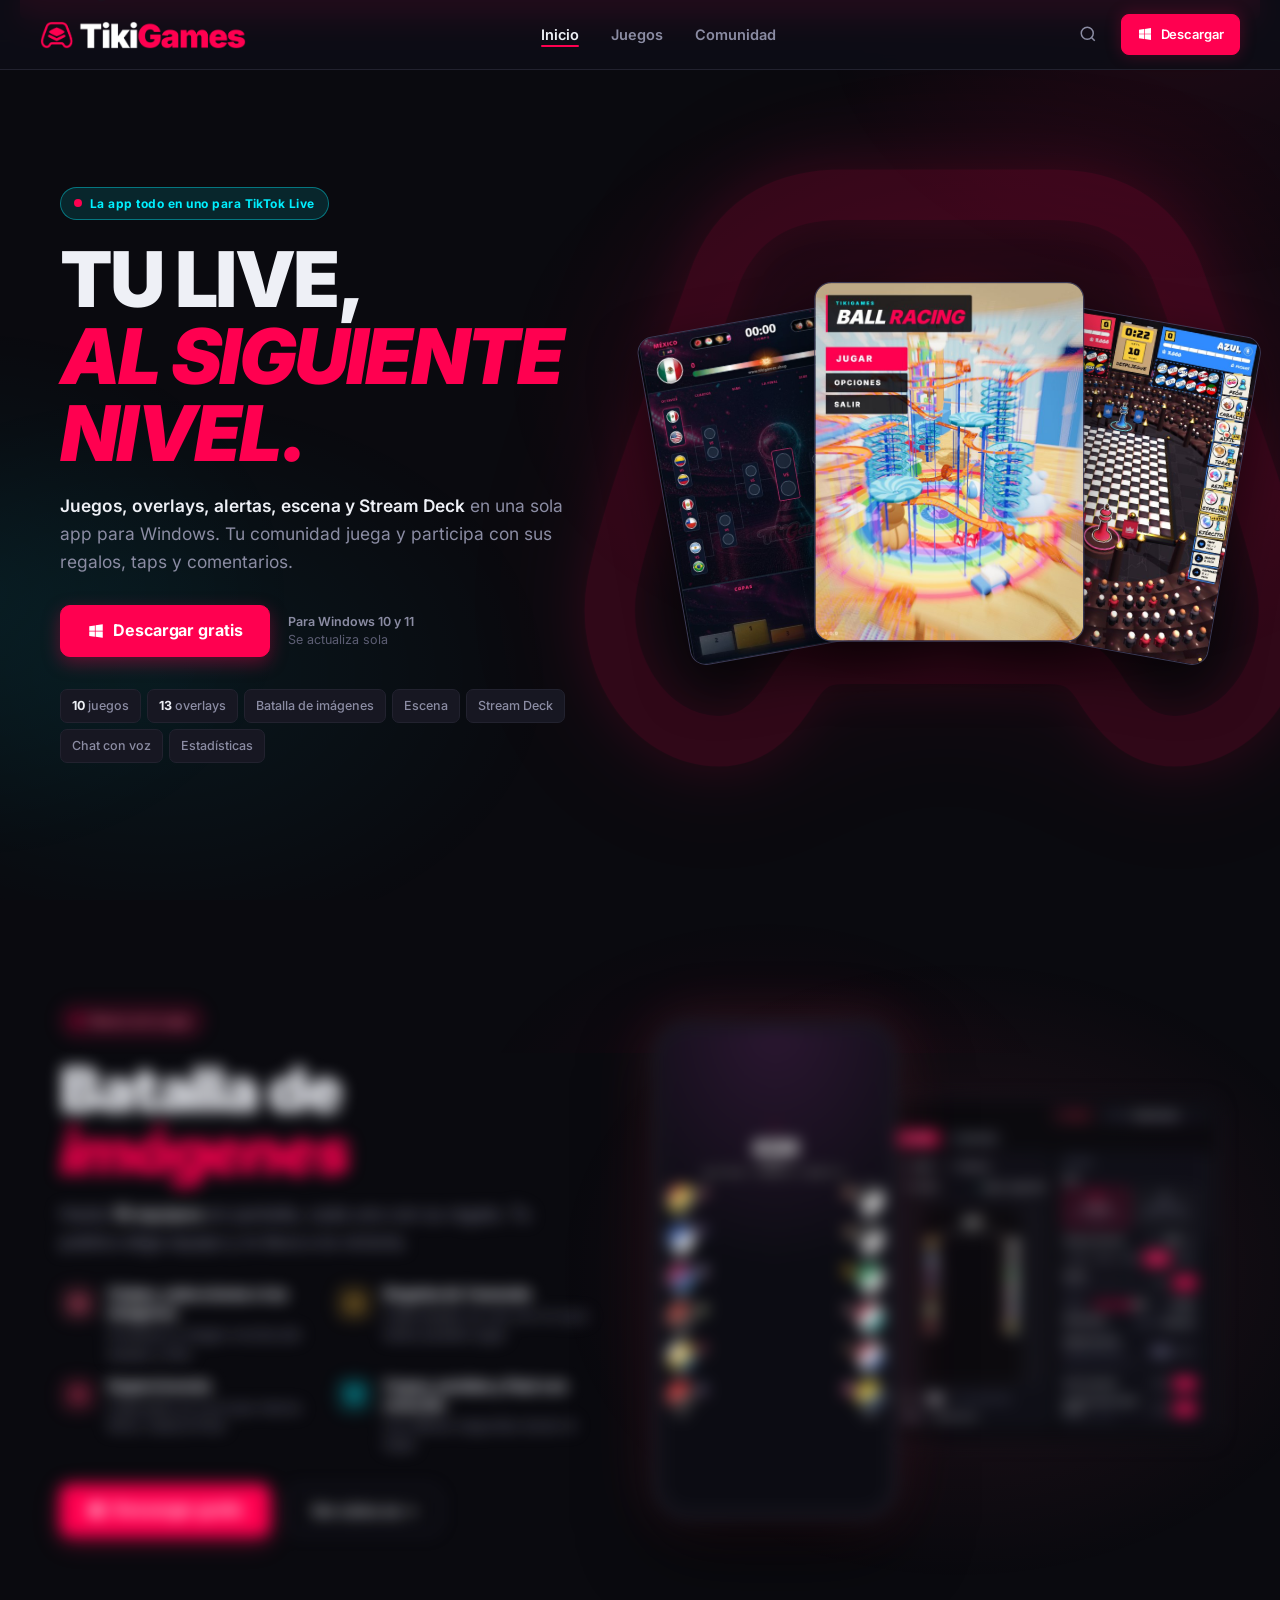
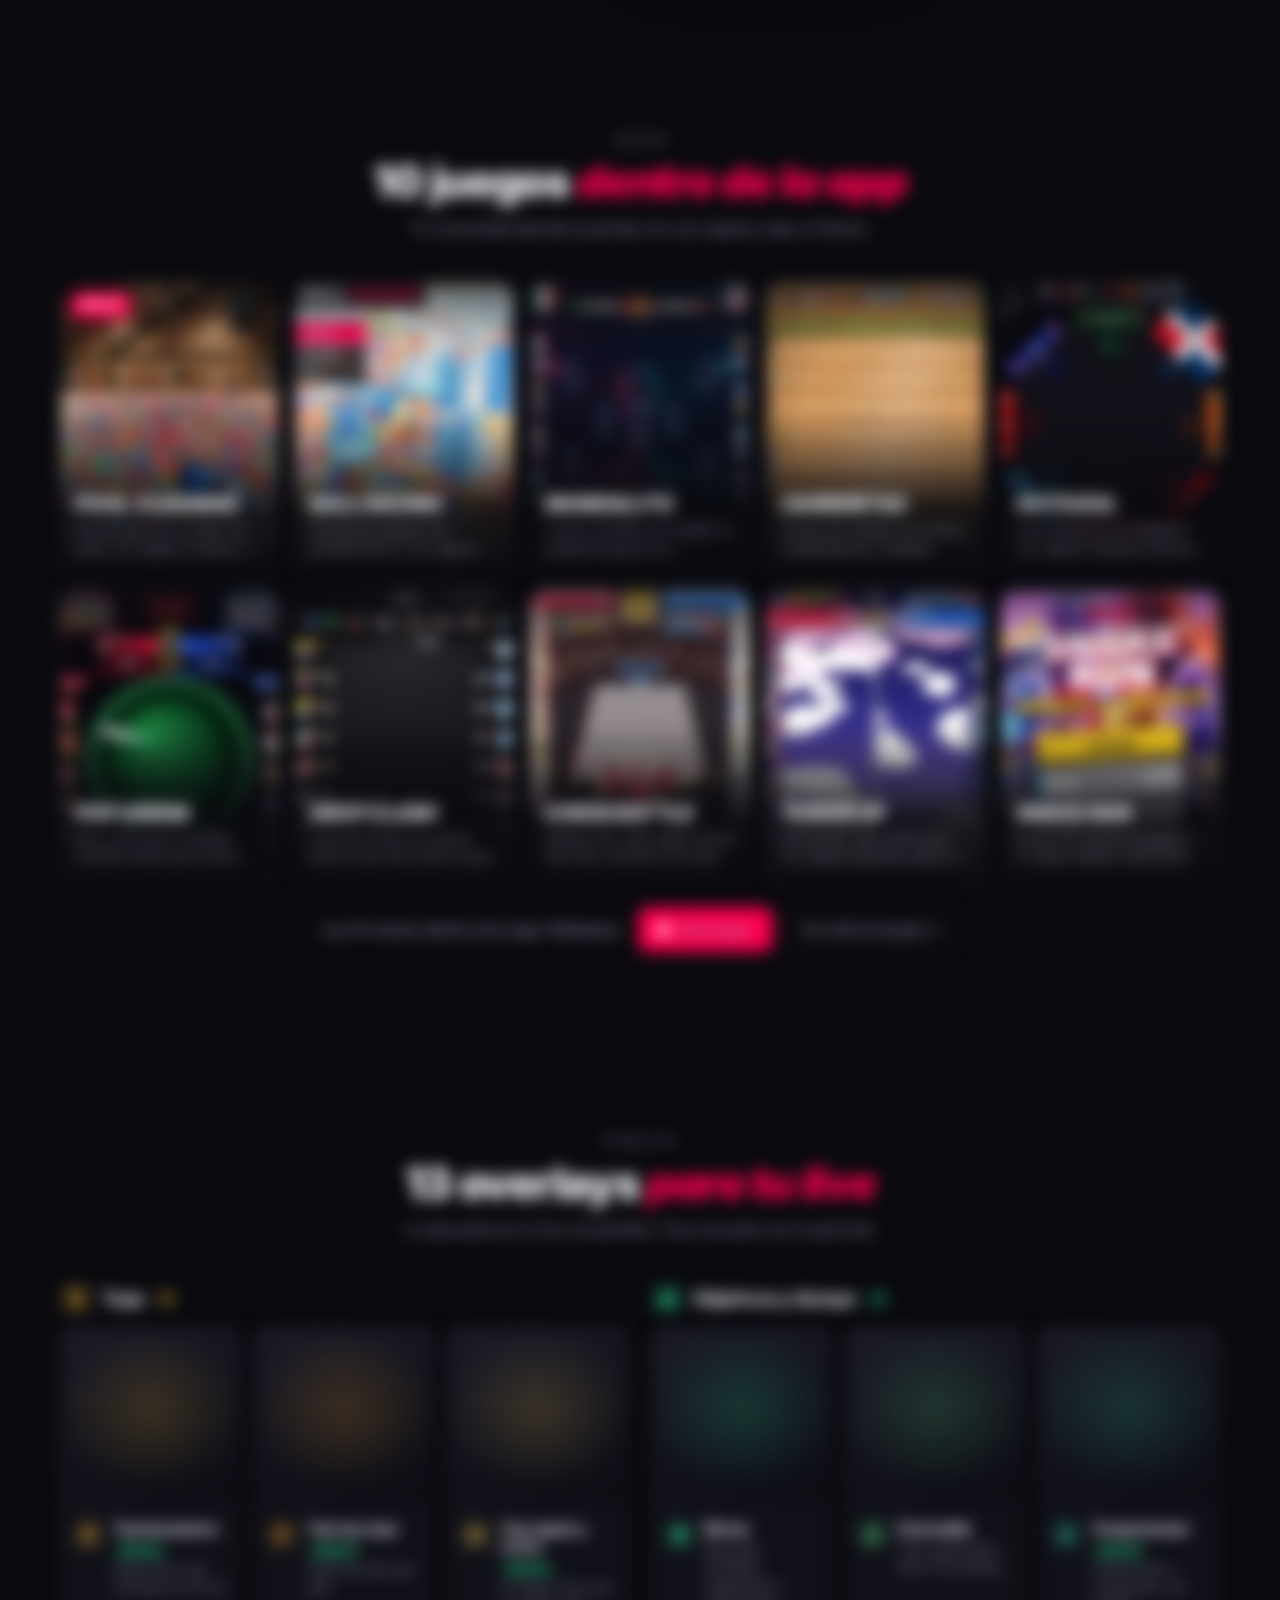
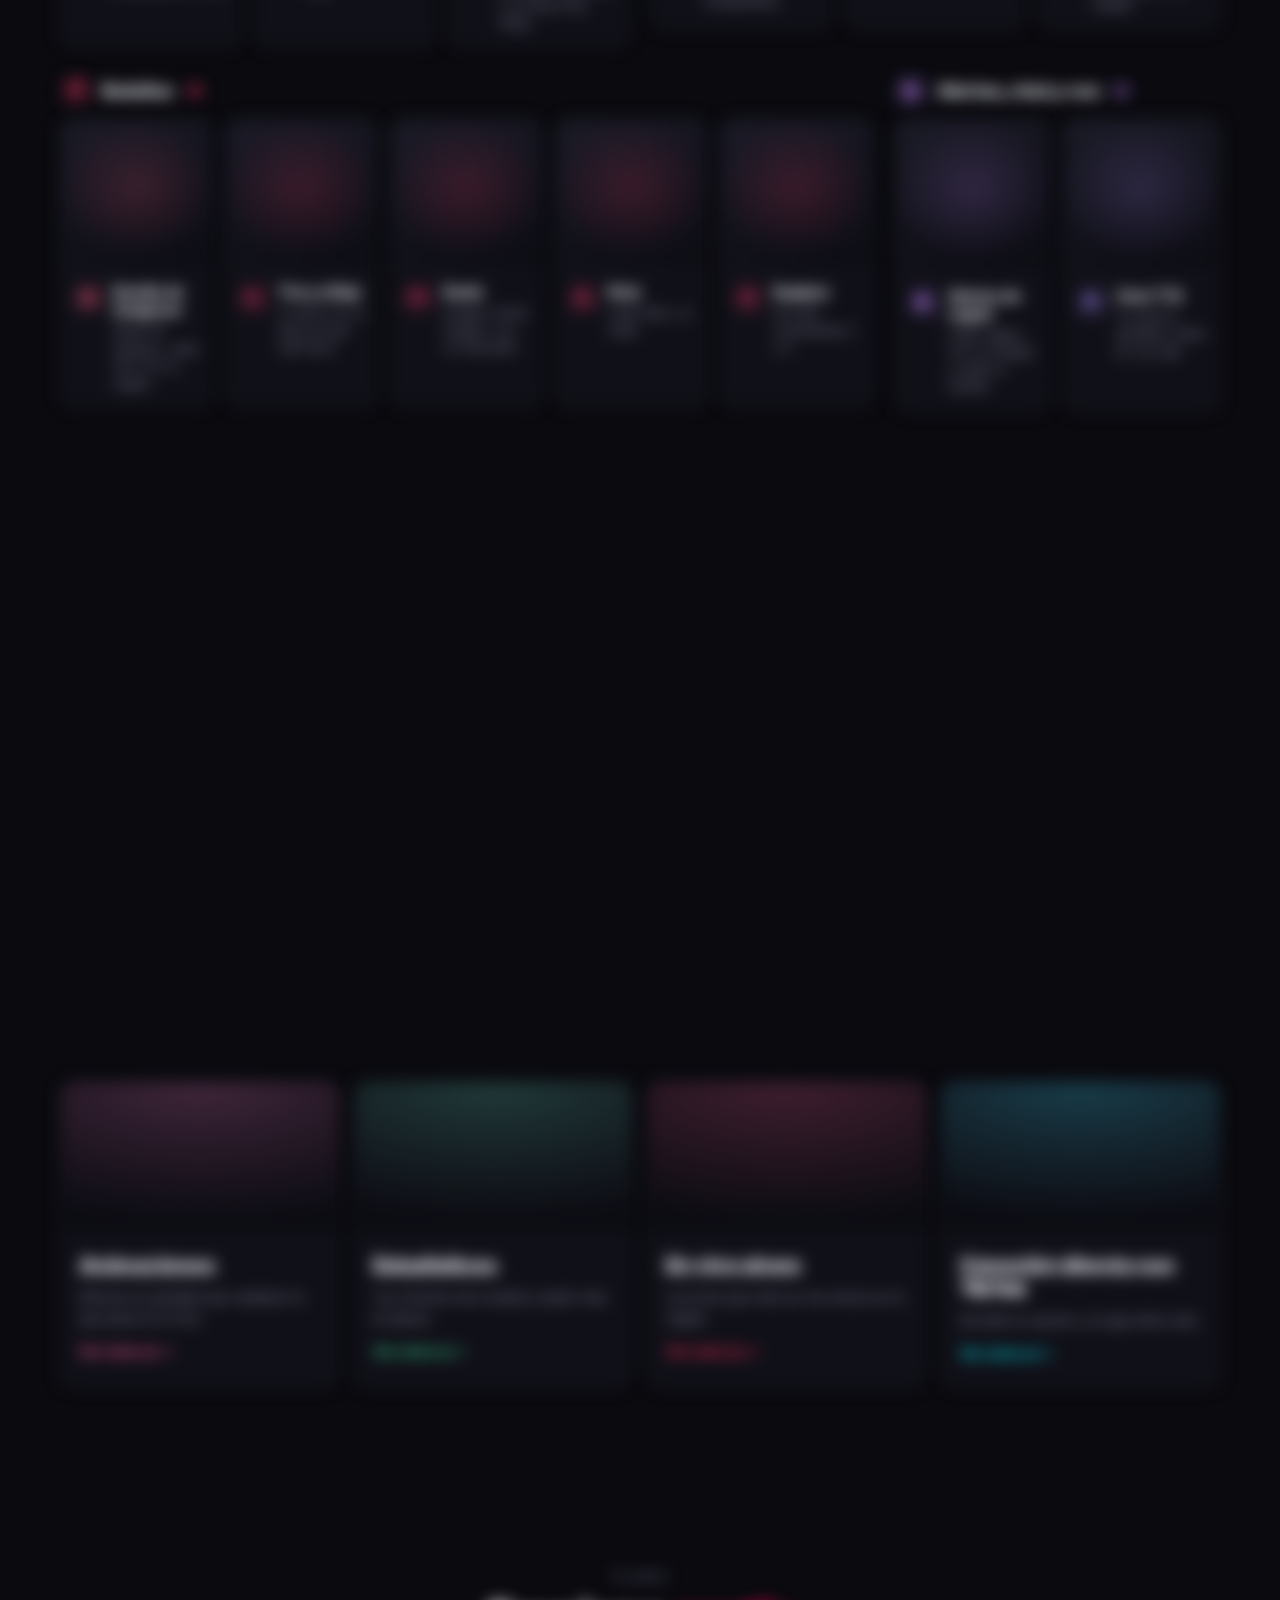
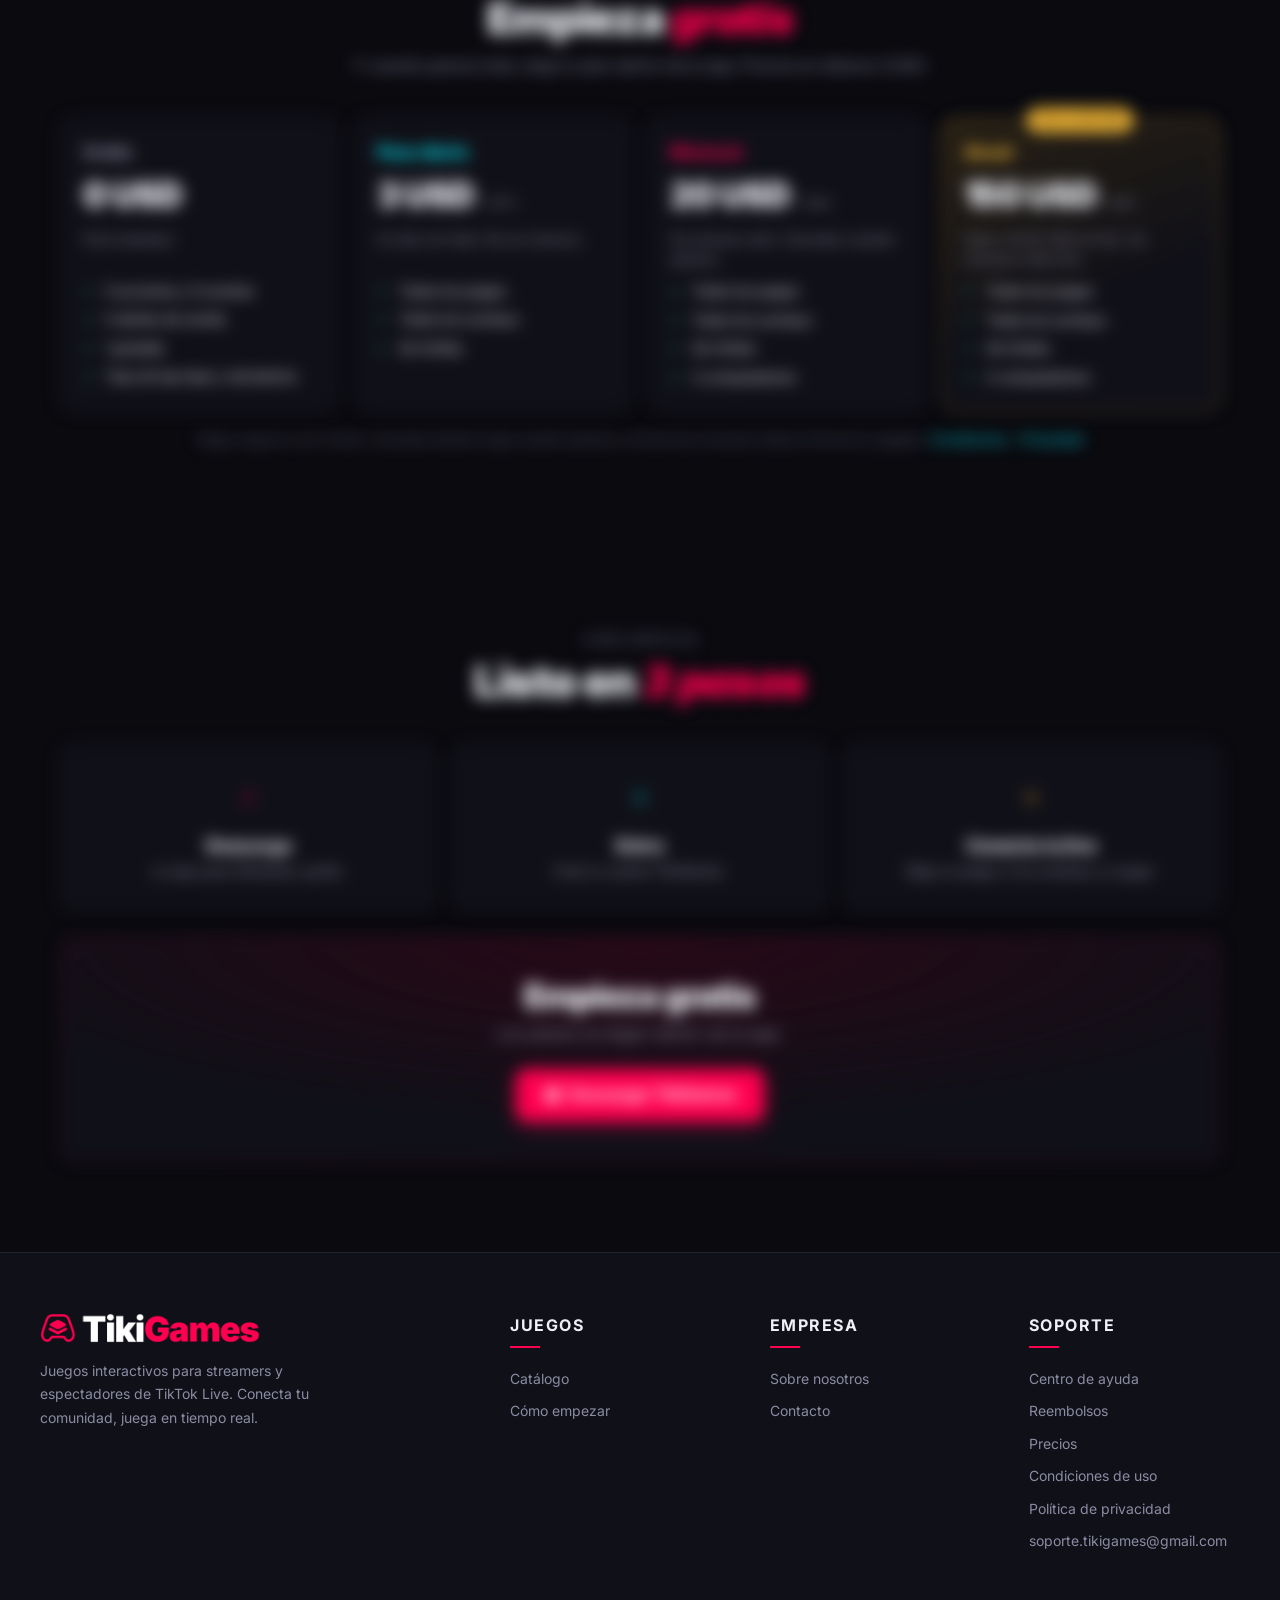
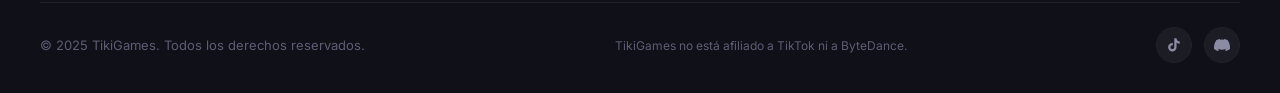
==== commit 6c23a013: "La web al día con la app 1.2.19: Batalla de imágenes, 13 overlays con su foto, 10 juegos y fotos nue" ====
--- a/index.html
+++ b/index.html
@@ -7,25 +7,25 @@
   <meta name="google-site-verification" content="5Fg7dAh0BmHGyvFLcqDpdJ1O9G1KSo_HCyCqYckozfQ" />
   <title>TikiGames — La app todo en uno para TikTok Live</title>
   <meta name="description" content="Juegos, overlays, alertas, escena y Stream Deck para tu TikTok Live, en una sola app para Windows." />
-    <link rel="stylesheet" href="css/00-base.css?v=19" />
-  <link rel="stylesheet" href="css/01-menu.css?v=19" />
-  <link rel="stylesheet" href="css/02-componentes.css?v=19" />
-  <link rel="stylesheet" href="css/03-animaciones.css?v=19" />
-  <link rel="stylesheet" href="css/04-portada.css?v=19" />
-  <link rel="stylesheet" href="css/05-paginas.css?v=19" />
-  <link rel="stylesheet" href="css/06-luces.css?v=19" />
+    <link rel="stylesheet" href="css/00-base.css?v=20" />
+  <link rel="stylesheet" href="css/01-menu.css?v=20" />
+  <link rel="stylesheet" href="css/02-componentes.css?v=20" />
+  <link rel="stylesheet" href="css/03-animaciones.css?v=20" />
+  <link rel="stylesheet" href="css/04-portada.css?v=20" />
+  <link rel="stylesheet" href="css/05-paginas.css?v=20" />
+  <link rel="stylesheet" href="css/06-luces.css?v=20" />
   <link rel="stylesheet" href="css/07-guia-descarga.css?v=20" />
-  <link rel="icon" href="favicon.ico?v=19" sizes="any" />
-  <link rel="icon" type="image/svg+xml" href="assets/img/logo/icono.svg?v=19" />
-  <link rel="icon" type="image/png" href="assets/img/logo/favicon.png?v=19" />
-  <link rel="apple-touch-icon" href="assets/img/logo/apple-touch-icon.png?v=19" />
+  <link rel="icon" href="favicon.ico?v=20" sizes="any" />
+  <link rel="icon" type="image/svg+xml" href="assets/img/logo/icono.svg?v=20" />
+  <link rel="icon" type="image/png" href="assets/img/logo/favicon.png?v=20" />
+  <link rel="apple-touch-icon" href="assets/img/logo/apple-touch-icon.png?v=20" />
   <meta property="og:type" content="website" />
   <meta property="og:url" content="https://tikigames.shop/" />
-  <meta property="og:image" content="https://tikigames.shop/assets/img/logo/og-image.png?v=19" />
+  <meta property="og:image" content="https://tikigames.shop/assets/img/logo/og-image.png?v=20" />
   <meta property="og:image:width" content="1200" />
   <meta property="og:image:height" content="630" />
   <meta name="twitter:card" content="summary_large_image" />
-  <meta name="twitter:image" content="https://tikigames.shop/assets/img/logo/og-image.png?v=19" />
+  <meta name="twitter:image" content="https://tikigames.shop/assets/img/logo/og-image.png?v=20" />
 </head>
 <body>
 
@@ -34,7 +34,7 @@
 <!-- NAVBAR -->
 <nav class="navbar">
   <a href="index.html" class="nav-logo">
-    <img src="assets/img/logo/logo-nombre.png?v=19" width="969" height="132" alt="TikiGames" />
+    <img src="assets/img/logo/logo-nombre.png?v=20" width="969" height="132" alt="TikiGames" />
   </a>
   <ul class="nav-links">
     <li><a href="index.html" id="nav-inicio">Inicio</a></li>
@@ -72,7 +72,7 @@
         <div class="p-nota"><b>Para Windows 10 y 11</b><br>Se actualiza sola</div>
       </div>
       <div class="p-chips reveal">
-        <span><b>9</b> juegos</span><span>Overlays</span><span>Escena</span><span>Stream Deck</span><span>Chat con voz</span><span>Estadísticas</span>
+        <span><b>10</b> juegos</span><span><b>13</b> overlays</span><span>Batalla de imágenes</span><span>Escena</span><span>Stream Deck</span><span>Chat con voz</span><span>Estadísticas</span>
       </div>
     </div>
     <div class="p-abanico reveal" aria-hidden="true" data-mv="abanico">
@@ -83,15 +83,45 @@
   </div>
 </section>
 
-<!-- JUEGOS: los 9 que vienen dentro de la app -->
+<!-- BATALLA DE IMÁGENES: lo más nuevo de la app, con su sección (5-nov-2026, Ace: opción A) -->
+<section class="p-seccion p-batalla" id="batalla">
+  <div class="portada-ancho">
+    <div class="bt-texto">
+      <span class="p-pastilla bt-nuevo reveal"><i></i>Nuevo en la app</span>
+      <h2 class="bt-titulo reveal">Batalla de <em>imágenes</em></h2>
+      <p class="p-sub reveal">Hasta <strong>16 equipos</strong> en pantalla, cada uno con su regalo. Tu público elige equipo y lo lleva a la victoria.</p>
+      <ul class="bt-puntos">
+        <li class="reveal" style="--g:#ff5a7e"><span class="ic-caja"><svg class="ic" viewBox="0 0 24 24" aria-hidden="true"><rect x="3" y="4" width="18" height="16" rx="3"/><circle cx="9" cy="10" r="2"/><path d="m21 16-5-5-9 9"/></svg></span><div><b>Clubes, selecciones o tus imágenes</b><small>Arrastras tu imagen encima del equipo y listo</small></div></li>
+        <li class="reveal" style="--g:#ffc13b"><span class="ic-caja"><svg class="ic" viewBox="0 0 24 24" aria-hidden="true"><circle cx="12" cy="12" r="9"/><path d="M10 9l2-1v8"/></svg></span><div><b>Regalos de 1 moneda</b><small>Cada equipo se une con el suyo: todos pueden jugar</small></div></li>
+        <li class="reveal" style="--g:#ff3d6e"><span class="ic-caja"><svg class="ic" viewBox="0 0 24 24" aria-hidden="true"><circle cx="12" cy="12" r="9"/><path d="M8.5 8.5l7 7M15.5 8.5l-7 7"/></svg></span><div><b>Supervivencia</b><small>Cada tanto se va el que menos tiene, hasta la final</small></div></li>
+        <li class="reveal" style="--g:#00f0ff"><span class="ic-caja"><svg class="ic" viewBox="0 0 24 24" aria-hidden="true"><path d="M7 3h10v6a5 5 0 01-10 0zM5 4H2v2a4 4 0 004 4M19 4h3v2a4 4 0 01-4 4M10 15h4v3h3v3H7v-3h3z"/></svg></span><div><b>Copas, sonidos y final con emoción</b><small>Los últimos segundos duran el triple</small></div></li>
+      </ul>
+      <div class="p-acciones reveal">
+        <a class="btn btn-primary btn-lg btn-descargar p-boton-grande" href="https://github.com/davidrocaCOL/tikigames/releases/latest/download/TikiGames-Instalador.exe"><svg class="icono-windows" width="16" height="16" viewBox="0 0 24 24" fill="currentColor" aria-hidden="true"><path d="M3 5.5 10.5 4.5v7H3zM11.5 4.4 21 3v8.5h-9.5zM3 12.5h7.5v7L3 18.5zM11.5 12.5H21V21l-9.5-1.4z"/></svg><span>Descargar gratis</span></a>
+        <button type="button" class="btn btn-outline btn-lg bt-ver" data-funcion="batalla">Ver cómo es →</button>
+      </div>
+    </div>
+    <div class="bt-vista reveal" aria-hidden="true">
+      <img class="bt-panel" src="assets/img/funciones/batalla-1.jpg" alt="" loading="lazy" width="1200" height="836" />
+      <div class="bt-movil"><div class="bt-pantalla"><img src="assets/img/overlays/batalla.webp" alt="" loading="lazy" width="745" height="1000" /></div></div>
+    </div>
+  </div>
+</section>
+
+<!-- JUEGOS: los 10 que vienen dentro de la app -->
 <section class="p-seccion" id="juegos">
   <div class="portada-ancho">
     <div class="p-cabeza reveal">
       <small>Juegos</small>
-      <h2>9 juegos <em>dentro de la app</em></h2>
+      <h2>10 juegos <em>dentro de la app</em></h2>
       <p>Tu comunidad decide la partida con sus regalos, taps y follows.</p>
     </div>
     <div class="p-juegos">
+      <a class="p-juego reveal" href="pages/catalogo.html#poolcleaning">
+        <img src="assets/img/portadas/portada-poolcleaning.jpg" alt="Pool Cleaning" loading="lazy" width="600" height="800" />
+        <span class="p-juego-nuevo">Nuevo</span>
+        <div class="p-juego-texto"><h3 class="jc-titulo">Pool Cleaning</h3><p>Una piscina con un millón de bolas: los regalos la llenan o la vacían.</p></div>
+      </a>
       <a class="p-juego reveal" href="pages/catalogo.html#ballracing">
         <img src="assets/img/portadas/portada-ballracing.jpg" alt="Ball Racing" loading="lazy" width="600" height="800" />
         <div class="p-juego-texto"><h3 class="jc-titulo">Ball Racing</h3><p>Carrera de canicas con ambiente de F1. Los regalos dan poderes.</p></div>
@@ -128,12 +158,24 @@
         <img src="assets/img/portadas/portada-snakerun.jpg" alt="Snake Run" loading="lazy" width="600" height="800" />
         <div class="p-juego-texto"><h3 class="jc-titulo">Snake Run</h3><p>Runner 3D: héroes empujan a la meta y villanos hacia atrás.</p></div>
       </a>
-      <div class="p-juego p-juego-todos reveal">
-        <strong data-cuenta="9">9</strong>
-        <span>Todos vienen en la app TikiGames</span>
-        <a class="btn btn-primary btn-descargar" href="https://github.com/davidrocaCOL/tikigames/releases/latest/download/TikiGames-Instalador.exe"><svg class="icono-windows" width="16" height="16" viewBox="0 0 24 24" fill="currentColor" aria-hidden="true"><path d="M3 5.5 10.5 4.5v7H3zM11.5 4.4 21 3v8.5h-9.5zM3 12.5h7.5v7L3 18.5zM11.5 12.5H21V21l-9.5-1.4z"/></svg><span>Descargar</span></a>
-      </div>
-    </div>
+    </div>
+    <div class="p-juegos-pie reveal">
+      <span>Los 10 vienen dentro de la app TikiGames</span>
+      <a class="btn btn-primary btn-descargar" href="https://github.com/davidrocaCOL/tikigames/releases/latest/download/TikiGames-Instalador.exe"><svg class="icono-windows" width="16" height="16" viewBox="0 0 24 24" fill="currentColor" aria-hidden="true"><path d="M3 5.5 10.5 4.5v7H3zM11.5 4.4 21 3v8.5h-9.5zM3 12.5h7.5v7L3 18.5zM11.5 12.5H21V21l-9.5-1.4z"/></svg><span>Descargar</span></a>
+      <a class="btn btn-outline" href="pages/catalogo.html">Ver todos los juegos →</a>
+    </div>
+  </div>
+</section>
+
+<!-- OVERLAYS: los 13 de la app en sus 4 bloques, con su foto (js/09-overlays.js) -->
+<section class="p-seccion" id="overlays">
+  <div class="portada-ancho">
+    <div class="p-cabeza reveal">
+      <small>Overlays</small>
+      <h2>13 overlays <em>para tu live</em></h2>
+      <p>Lo que pasa en tu live, en pantalla. Toca uno para ver lo que trae.</p>
+    </div>
+    <div class="ov-bloques" id="ov-bloques"></div>
   </div>
 </section>
 
@@ -146,27 +188,23 @@
       <p>Todo lo que tu live necesita, en una sola app.</p>
     </div>
     <div class="p-funciones">
-      <div class="p-funcion reveal" data-funcion="escenas" role="button" tabindex="0" aria-label="Ver Escenas" style="--g:#c084fc">
+      <div class="p-funcion reveal" data-funcion="escenas" role="button" tabindex="0" aria-label="Ver Escena" style="--g:#c084fc">
         <div class="p-captura"><svg class="ic" viewBox="0 0 24 24" aria-hidden="true"><rect x="6" y="2" width="12" height="20" rx="3"/><path d="M9 6h6M9 10h3M9 17h6"/></svg></div>
-        <div class="p-funcion-texto"><h3>Escenas</h3><p>Todos tus overlays en un solo enlace para Live Studio.</p><span class="fn-ver">Ver cómo es →</span></div>
-      </div>
-      <div class="p-funcion reveal" data-funcion="overlays" role="button" tabindex="0" aria-label="Ver Overlays" style="--g:#00f0ff">
-        <div class="p-captura"><svg class="ic" viewBox="0 0 24 24" aria-hidden="true"><rect x="3" y="4" width="18" height="14" rx="2"/><path d="M7 20h10M8 9h5M8 13h8"/></svg></div>
-        <div class="p-funcion-texto"><h3>Overlays</h3><p>Alertas de regalo, tops, metas y extensible en pantalla.</p><span class="fn-ver">Ver cómo es →</span></div>
+        <div class="p-funcion-texto"><h3>Escena</h3><p>Todos tus overlays en un solo enlace para Live Studio.</p><span class="fn-ver">Ver cómo es →</span></div>
       </div>
       <div class="p-funcion reveal" data-funcion="deck" role="button" tabindex="0" aria-label="Ver Stream Deck" style="--g:#a78bfa">
         <div class="p-captura"><svg class="ic" viewBox="0 0 24 24" aria-hidden="true"><rect x="3" y="3" width="7" height="7" rx="1.5"/><rect x="14" y="3" width="7" height="7" rx="1.5"/><rect x="3" y="14" width="7" height="7" rx="1.5"/><rect x="14" y="14" width="7" height="7" rx="1.5"/></svg></div>
-        <div class="p-funcion-texto"><h3>Stream Deck</h3><p>Botones flotantes para lanzar sonidos y videos con un toque.</p><span class="fn-ver">Ver cómo es →</span></div>
-      </div>
-      <div class="p-funcion reveal" data-funcion="voz" role="button" tabindex="0" aria-label="Ver Chat de voz" style="--g:#2ee59d">
-        <div class="p-captura"><svg class="ic" viewBox="0 0 24 24" aria-hidden="true"><path d="M21 12a8 8 0 0 1-11.6 7.1L4 20l1-4.4A8 8 0 1 1 21 12z"/><path d="M9 10v4M12 8.5v7M15 10v4"/></svg></div>
-        <div class="p-funcion-texto"><h3>Chat de voz</h3><p>Tu chat en pantalla y leído en voz alta.</p><span class="fn-ver">Ver cómo es →</span></div>
-      </div>
-      <div class="p-funcion reveal" data-funcion="alertas" role="button" tabindex="0" aria-label="Ver Alertas de sonido y video" style="--g:#ffc13b">
+        <div class="p-funcion-texto"><h3>Stream Deck</h3><p>Botones para lanzar sonidos y videos con un toque, también desde el celular.</p><span class="fn-ver">Ver cómo es →</span></div>
+      </div>
+      <div class="p-funcion reveal" data-funcion="alertas" role="button" tabindex="0" aria-label="Ver Alertas de sonido" style="--g:#ffc13b">
         <div class="p-captura"><svg class="ic" viewBox="0 0 24 24" aria-hidden="true"><path d="M3 10v4h4l5 4V6L7 10H3z"/><path d="M16 9a4 4 0 010 6M19 7a7 7 0 010 10"/></svg></div>
-        <div class="p-funcion-texto"><h3>Alertas de sonido y video</h3><p>Cada regalo con su sonido, su imagen o su video.</p><span class="fn-ver">Ver cómo es →</span></div>
-      </div>
-      <div class="p-funcion reveal" data-funcion="animaciones" role="button" tabindex="0" aria-label="Ver Animaciones" style="--g:#ff8a3d">
+        <div class="p-funcion-texto"><h3>Alertas de sonido</h3><p>Cada regalo con su sonido, elegido de una lista con su imagen.</p><span class="fn-ver">Ver cómo es →</span></div>
+      </div>
+      <div class="p-funcion reveal" data-funcion="video" role="button" tabindex="0" aria-label="Ver Video e imagen" style="--g:#ff8a3d">
+        <div class="p-captura"><svg class="ic" viewBox="0 0 24 24" aria-hidden="true"><rect x="3" y="5" width="13" height="14" rx="2"/><path d="M16 10l5-3v10l-5-3"/></svg></div>
+        <div class="p-funcion-texto"><h3>Video e imagen</h3><p>Tus videos e imágenes salen en el live cuando pasa algo.</p><span class="fn-ver">Ver cómo es →</span></div>
+      </div>
+      <div class="p-funcion reveal" data-funcion="animaciones" role="button" tabindex="0" aria-label="Ver Animaciones" style="--g:#ff5c9a">
         <div class="p-captura"><svg class="ic" viewBox="0 0 24 24" aria-hidden="true"><rect x="3" y="5" width="18" height="14" rx="3"/><path d="M10 9.5v5l4-2.5z"/><path d="M7 5l2 3M12 5l2 3M17 5l2 3"/></svg></div>
         <div class="p-funcion-texto"><h3>Animaciones</h3><p>Efectos en pantalla que celebran lo que pasa en tu live.</p><span class="fn-ver">Ver cómo es →</span></div>
       </div>
@@ -174,9 +212,9 @@
         <div class="p-captura"><svg class="ic" viewBox="0 0 24 24" aria-hidden="true"><path d="M4 20V10M10 20V4M16 20v-7M22 20H2"/></svg></div>
         <div class="p-funcion-texto"><h3>Estadísticas</h3><p>Tus números de verdad y quién más te apoya.</p><span class="fn-ver">Ver cómo es →</span></div>
       </div>
-      <div class="p-funcion reveal" data-funcion="envivo" role="button" tabindex="0" aria-label="Ver En vivo" style="--g:#ff2d55">
+      <div class="p-funcion reveal" data-funcion="envivo" role="button" tabindex="0" aria-label="Ver En vivo ahora" style="--g:#ff2d55">
         <div class="p-captura"><svg class="ic" viewBox="0 0 24 24" aria-hidden="true"><circle cx="12" cy="12" r="2"/><path d="M7.8 7.8a6 6 0 000 8.4M16.2 7.8a6 6 0 010 8.4M5 5a10 10 0 000 14M19 5a10 10 0 010 14"/></svg></div>
-        <div class="p-funcion-texto"><h3>En vivo</h3><p>Los lives que más se ven ahora en tu región.</p><span class="fn-ver">Ver cómo es →</span></div>
+        <div class="p-funcion-texto"><h3>En vivo ahora</h3><p>Los lives que más se ven ahora en tu región.</p><span class="fn-ver">Ver cómo es →</span></div>
       </div>
       <div class="p-funcion reveal" data-funcion="conexion" role="button" tabindex="0" aria-label="Ver Conexión directa con TikTok" style="--g:#00f0ff">
         <div class="p-captura"><svg class="ic" viewBox="0 0 24 24" aria-hidden="true"><path d="M5 12.5a10 10 0 0114 0M8.5 16a5 5 0 017 0"/><circle cx="12" cy="19.5" r="1.2"/><path d="M2 9a14 14 0 0120 0"/></svg></div>
@@ -250,7 +288,7 @@
 <footer class="footer">
   <div class="footer-grid">
     <div class="footer-brand">
-      <img class="footer-logo" src="assets/img/logo/logo-nombre.png?v=19" width="969" height="132" alt="TikiGames" />
+      <img class="footer-logo" src="assets/img/logo/logo-nombre.png?v=20" width="969" height="132" alt="TikiGames" />
       <p id="footer-desc">Juegos interactivos para streamers y espectadores de TikTok Live. Conecta tu comunidad, juega en tiempo real.</p>
     </div>
     <div class="footer-col">
@@ -305,13 +343,14 @@
   <p class="pie-enlace al-blanco" style="margin-top:20px;font-size:14px;">Presiona ESC para cerrar</p>
 </div>
 
-<script src="js/00-menu.js?v=19"></script>
-<script src="js/01-buscador.js?v=19"></script>
-<script src="js/07-funciones.js?v=19"></script>
-<script src="js/02-animaciones.js?v=19"></script>
-<script src="js/08-luces.js?v=19"></script>
-<script src="js/03-interfaz.js?v=19"></script>
-<script src="js/04-idioma.js?v=19"></script>
+<script src="js/00-menu.js?v=20"></script>
+<script src="js/01-buscador.js?v=20"></script>
+<script src="js/07-funciones.js?v=20"></script>
+<script src="js/09-overlays.js?v=20"></script>
+<script src="js/02-animaciones.js?v=20"></script>
+<script src="js/08-luces.js?v=20"></script>
+<script src="js/03-interfaz.js?v=20"></script>
+<script src="js/04-idioma.js?v=20"></script>
 <script src="js/09-guia-descarga.js?v=20"></script>
 </body>
 </html>
--- a/css/04-portada.css
+++ b/css/04-portada.css
@@ -105,18 +105,8 @@
 .p-juego:hover { border-color: var(--line-2); transform: translateY(-2px); box-shadow: 0 14px 34px rgba(0,0,0,.45); }
 .p-juego:hover img { transform: scale(1.04); }
 
-/* Tarjeta final de la cuadrícula: «todos vienen en la app» */
-.p-juego-todos {
-  display: flex; flex-direction: column; align-items: center; justify-content: center; gap: 12px;
-  text-align: center; padding: 18px;
-  background: radial-gradient(120% 80% at 50% 10%, #1d1d2c, var(--bg));
-}
-.p-juego-todos::after { display: none; }
-.p-juego-todos strong { font-size: 54px; font-weight: 900; font-style: italic; color: var(--red); line-height: 1; letter-spacing: -.03em; }
-.p-juego-todos span { color: var(--ink-dim); font-size: 13.5px; line-height: 1.4; }
-
 /* ─── Todo en uno: cada función con el icono y el color de su sección en la app ─── */
-.p-funciones { display: grid; grid-template-columns: repeat(3, 1fr); gap: 14px; }
+.p-funciones { display: grid; grid-template-columns: repeat(4, 1fr); gap: 14px; }
 .p-funcion {
   background: var(--surface); border: 1px solid var(--line); border-radius: 14px; overflow: hidden;
   transition: border-color .15s var(--suave), transform .15s var(--suave), opacity .35s var(--suave);
@@ -134,7 +124,7 @@
 .p-funcion.reveal.asentado:hover .p-captura > .ic { transform: scale(1.08) rotate(-4deg); }
 .p-funcion-texto { padding: 16px 18px 20px; }
 .p-funcion { cursor: pointer; }
-.p-funcion-texto h3 { font-size: 24px; font-weight: 900; letter-spacing: -.025em; line-height: 1.1; }
+.p-funcion-texto h3 { font-size: 21px; font-weight: 900; letter-spacing: -.025em; line-height: 1.1; }
 .fn-ver { display: inline-block; margin-top: 12px; font-size: 13px; font-weight: 700; color: var(--g); transition: transform .25s var(--muelle); }
 .p-funcion:hover .fn-ver { transform: translateX(4px); }
 .p-funcion-texto p { color: var(--ink-dim); font-size: 13.5px; line-height: 1.55; margin-top: 10px; }
@@ -206,8 +196,6 @@
 .p-juego.reveal.visible img { transform: scale(1); transition: transform 1.1s var(--suave2) var(--retraso, 0s); }
 .p-juego.reveal.asentado img { transition: transform .35s var(--suave); }
 .p-juego.reveal.asentado:hover img { transform: scale(1.04); }
-.p-juego-todos.reveal strong { display: inline-block; transform: scale(.4); opacity: 0; }
-.p-juego-todos.reveal.visible strong { transform: none; opacity: 1; transition: transform .8s var(--muelle) calc(var(--retraso, 0s) + .15s), opacity .3s ease calc(var(--retraso, 0s) + .15s); }
 
 /* Todo en uno: el icono grande y el pequeño «saltan» con el color de su sección */
 .p-funcion.reveal .p-captura > .ic { transform: scale(.4) rotate(-14deg); opacity: 0; }
@@ -264,3 +252,105 @@
 .footer-afiliado { color: var(--text-dim); font-size: 12px; }
 @media (max-width: 1000px) { .p-planes { grid-template-columns: repeat(2, minmax(0, 1fr)); } }
 @media (max-width: 560px) { .p-planes { grid-template-columns: 1fr; } }
+
+/* ===== 5-nov-2026: la web al día con la app 1.2.19 (Ace: «A en las tres») ===== */
+
+/* ─── Juegos: el más nuevo primero, con su etiqueta, y la descarga debajo de la cuadrícula ─── */
+.p-juego-nuevo {
+  position: absolute; top: 10px; left: 10px; z-index: 2; padding: 3px 9px; border-radius: 99px;
+  background: var(--red); color: #fff; font-size: 11px; font-weight: 800; letter-spacing: .04em; text-transform: uppercase;
+  box-shadow: 0 4px 14px rgba(var(--red-rgb),.45);
+}
+.p-juegos-pie { display: flex; align-items: center; justify-content: center; flex-wrap: wrap; gap: 12px 14px; margin-top: 26px; }
+.p-juegos-pie span { color: var(--ink-dim); font-size: 14.5px; font-weight: 600; margin-right: 6px; }
+
+/* ─── Batalla de imágenes: texto a la izquierda; a la derecha el menú de la app y, delante, el celular con la batalla ─── */
+.p-batalla .portada-ancho { display: grid; grid-template-columns: 1fr 1.08fr; gap: 48px; align-items: center; }
+.p-batalla::before {
+  content: ''; position: absolute; inset: 0; pointer-events: none;
+  background: radial-gradient(45% 60% at 75% 50%, rgba(255,90,126,.10), transparent 70%);
+}
+.bt-nuevo { background: rgba(var(--red-rgb),.12); border-color: rgba(var(--red-rgb),.45); color: #ff6b93; }
+.bt-titulo { font-weight: 900; font-size: clamp(36px, 4.8vw, 62px); letter-spacing: -.035em; line-height: 1; margin-bottom: 18px; }
+.bt-titulo em { font-style: italic; color: var(--red); }
+.bt-puntos { display: grid; grid-template-columns: 1fr 1fr; gap: 14px 18px; margin: 4px 0 30px; }
+.bt-puntos li { display: flex; gap: 12px; align-items: flex-start; }
+.bt-puntos b { display: block; font-size: 14.5px; font-weight: 800; letter-spacing: -.01em; line-height: 1.3; }
+.bt-puntos small { display: block; color: var(--ink-dim); font-size: 13px; line-height: 1.45; margin-top: 2px; }
+.bt-ver { color: var(--ink); border: 1px solid var(--line-2); }
+.bt-ver:hover { border-color: var(--ink-dim); }
+
+.bt-vista { position: relative; height: min(560px, 70vw); }
+.bt-panel {
+  position: absolute; right: 0; top: 50%; width: 86%; height: auto; transform: translateY(-50%);
+  border-radius: 14px; border: 1px solid var(--line-2); box-shadow: 0 24px 60px rgba(0,0,0,.55);
+  -webkit-mask-image: linear-gradient(90deg, transparent 0%, #000 22%); mask-image: linear-gradient(90deg, transparent 0%, #000 22%);
+  opacity: .92;
+}
+.bt-movil {
+  position: absolute; left: 2%; top: 50%; translate: 0 -50%; width: min(250px, 42%); aspect-ratio: 9 / 18.5; z-index: 1;
+  padding: 7px; border-radius: 34px; background: #16161f; border: 1px solid #2c2c3d;
+  box-shadow: 0 30px 70px rgba(0,0,0,.6), 0 0 60px rgba(255,90,126,.18);
+}
+.bt-pantalla {
+  width: 100%; height: 100%; border-radius: 28px; overflow: hidden; display: grid; place-items: center;
+  background: radial-gradient(120% 70% at 50% 0%, #2a1630, #0c0c13 70%);
+}
+.bt-pantalla img { width: 100%; height: auto; }
+.bt-vista.asentado .bt-movil { animation: p-flota 5s ease-in-out infinite; }
+
+/* ─── Overlays: 4 bloques con su color, como la galería de la app ─── */
+.ov-bloques { display: flex; flex-wrap: wrap; gap: 28px 22px; }
+.ov-bloque { flex: var(--n) 1 0; min-width: min(100%, calc(var(--n) * 150px)); }
+.ov-grupo { display: flex; align-items: center; gap: 10px; font-size: 18px; font-weight: 800; margin-bottom: 12px; }
+.ov-grupo .ic-caja { width: 32px; height: 32px; border-radius: 9px; }
+.ov-grupo b {
+  font-size: 12px; font-weight: 800; padding: 2px 8px; border-radius: 99px;
+  background: color-mix(in srgb, var(--g) 16%, transparent); color: var(--g);
+}
+.ov-rejilla { display: grid; grid-template-columns: repeat(var(--n), minmax(0, 1fr)); gap: 12px; }
+.ov-tarjeta {
+  position: relative; display: flex; flex-direction: column; border-radius: 14px; overflow: hidden; cursor: pointer;
+  background: var(--surface); border: 1px solid var(--line);
+  transition: border-color .15s var(--suave), transform .15s var(--suave), box-shadow .15s var(--suave), opacity .35s var(--suave);
+}
+.ov-tarjeta:hover { border-color: color-mix(in srgb, var(--g) 45%, var(--line)); transform: translateY(-2px); }
+/* la foto del overlay, sobre un fondo oscuro con el brillo de su color (como en un live) */
+.ov-foto {
+  position: relative; aspect-ratio: 1 / 1;
+  background:
+    radial-gradient(70% 60% at 50% 45%, color-mix(in srgb, var(--g) 16%, transparent), transparent 75%),
+    linear-gradient(160deg, var(--surface-3), var(--bg-2));
+  border-bottom: 1px solid var(--line);
+}
+.ov-foto img { position: absolute; inset: 11%; width: 78%; height: 78%; object-fit: contain; filter: drop-shadow(0 8px 18px rgba(0,0,0,.45)); transition: transform .35s var(--suave); }
+.ov-tarjeta:hover .ov-foto img { transform: scale(1.05); }
+.ov-texto { display: flex; gap: 10px; align-items: flex-start; padding: 12px 12px 14px; }
+.ov-texto .ic-caja { width: 30px; height: 30px; border-radius: 9px; }
+.ov-texto .ic-caja .ic { width: 17px; height: 17px; }
+.ov-texto h4 { font-size: 14.5px; font-weight: 800; letter-spacing: -.01em; line-height: 1.25; display: flex; align-items: center; flex-wrap: wrap; gap: 6px; }
+.ov-texto p { color: var(--ink-dim); font-size: 12.5px; line-height: 1.4; margin-top: 3px; }
+.ov-gratis {
+  font-size: 10px; font-weight: 800; letter-spacing: .04em; text-transform: uppercase; padding: 1px 7px; border-radius: 99px;
+  background: rgba(46,229,157,.14); color: #2ee59d;
+}
+.ov-tarjeta.reveal .ov-foto img { transform: scale(.85); opacity: 0; }
+.ov-tarjeta.reveal.visible .ov-foto img { transform: none; opacity: 1; transition: transform .8s var(--muelle) calc(var(--retraso, 0s) + .15s), opacity .4s ease calc(var(--retraso, 0s) + .15s); }
+.ov-tarjeta.reveal.asentado .ov-foto img { transition: transform .35s var(--suave); }
+.ov-tarjeta.reveal.asentado:hover .ov-foto img { transform: scale(1.05); }
+
+@media (max-width: 1100px) {
+  .ov-bloque { flex-basis: 100%; }
+}
+@media (max-width: 860px) {
+  .p-batalla .portada-ancho { grid-template-columns: 1fr; gap: 28px; }
+  .bt-vista { height: 380px; order: -1; }
+  .bt-panel { width: 92%; }
+  .bt-movil { width: 150px; left: 0; }
+  .bt-puntos { grid-template-columns: 1fr; }
+  .ov-rejilla { grid-template-columns: repeat(2, minmax(0, 1fr)); }
+  .p-funciones { grid-template-columns: repeat(2, 1fr); }
+}
+@media (max-width: 480px) {
+  .p-funciones { grid-template-columns: 1fr; }
+}
--- a/css/05-paginas.css
+++ b/css/05-paginas.css
@@ -26,9 +26,9 @@
 .jg-filtro.on b { background: var(--g); color: var(--bg); }
 
 /* ─── Juegos: la cuadrícula ─── */
-.jg-rejilla { display: grid; grid-template-columns: repeat(3, 1fr); gap: 18px; max-width: 1080px; margin: 0 auto; }
+.jg-rejilla { display: grid; grid-template-columns: repeat(5, 1fr); gap: 16px; max-width: 1240px; margin: 0 auto; }   /* 10 juegos: 2 filas de 5 */
 .jg-tarjeta { width: 100%; padding: 0; text-align: left; color: var(--ink); font: inherit; cursor: pointer; }
-.jg-tarjeta .jc-titulo { display: block; font-size: 26px; }
+.jg-tarjeta .jc-titulo { display: block; font-size: 21px; }
 .jg-linea { display: block; color: var(--ink-dim); font-size: 13.5px; line-height: 1.45; margin-top: 7px; }
 .jg-ver {
   display: inline-block; margin-top: 10px; font-size: 13px; font-weight: 700; color: var(--red);
@@ -130,6 +130,9 @@
 .fn-cabeza p { color: var(--ink-dim); font-size: 15.5px; margin-top: 4px; }
 .fn-vista { margin: 0; border-radius: 14px; overflow: hidden; border: 1px solid var(--line); background: var(--bg); }
 .fn-vista img { width: 100%; max-height: 44vh; object-fit: contain; object-position: top center; background: var(--bg); }
+/* los overlays: la foto recortada, sobre un fondo oscuro como el de un live */
+.fn-vista.es-ov { background: radial-gradient(60% 70% at 50% 40%, color-mix(in srgb, var(--g) 14%, transparent), transparent 75%), linear-gradient(160deg, var(--surface-3), var(--bg-2)); }
+.fn-vista.es-ov img { background: transparent; max-height: 52vh; padding: 26px; object-position: center; }
 .fn-vista figcaption { padding: 10px 14px; font-size: 13px; font-weight: 600; color: var(--ink-dim); border-top: 1px solid var(--line); }
 .fn-minis { display: flex; gap: 10px; overflow-x: auto; padding-bottom: 4px; }
 .fn-mini {
@@ -188,6 +191,9 @@
 .nv-cosa:hover { border-color: color-mix(in srgb, var(--g) 45%, var(--line)); transform: translateY(-2px); }
 
 /* ─── Responsive ─── */
+@media (max-width: 1100px) {
+  .jg-rejilla { grid-template-columns: repeat(3, 1fr); }
+}
 @media (max-width: 960px) {
   .jg-rejilla { grid-template-columns: repeat(2, 1fr); }
   .nv-rejilla { grid-template-columns: repeat(2, 1fr); }
@@ -208,3 +214,6 @@
   .ficha-capa { padding: 10px; }
   .jg-ventana { padding: 16px; gap: 18px; max-height: calc(100vh - 20px); }
 }
+
+/* catálogo: la etiqueta «Nuevo» a la derecha (a la izquierda van las categorías) */
+.jg-tarjeta .p-juego-nuevo { left: auto; right: 12px; top: 12px; }
--- a/css/06-luces.css
+++ b/css/06-luces.css
@@ -43,7 +43,7 @@
 /* ─── Tarjetas: borde de luz rosa → cian donde está el ratón, y un foco suave dentro ─── */
 .p-funcion, .p-paso, .p-final { position: relative; }
 @media (hover: hover) {
-  .p-juego::before, .p-funcion::before, .p-plan::before, .p-paso::before, .p-final::before {
+  .p-juego::before, .p-funcion::before, .ov-tarjeta::before, .p-plan::before, .p-paso::before, .p-final::before {
     content: ''; position: absolute; inset: 0; z-index: 4; pointer-events: none;
     border-radius: inherit; padding: 1.5px;
     background: radial-gradient(240px circle at var(--mx, 50%) var(--my, 0%),
@@ -60,9 +60,9 @@
   }
   .p-plan > *, .p-paso > *, .p-final > * { position: relative; z-index: 1; }
   .p-plan > .p-plan-reco { position: absolute; z-index: 2; }
-  .p-juego:hover::before, .p-funcion:hover::before, .p-plan:hover::before, .p-paso:hover::before, .p-final:hover::before,
+  .p-juego:hover::before, .p-funcion:hover::before, .ov-tarjeta:hover::before, .p-plan:hover::before, .p-paso:hover::before, .p-final:hover::before,
   .p-funcion:hover::after, .p-plan:hover::after, .p-paso:hover::after, .p-final:hover::after { opacity: 1; }
-  .p-juego:hover, .p-funcion:hover {
+  .p-juego:hover, .p-funcion:hover, .ov-tarjeta:hover {
     box-shadow: 0 18px 40px rgba(0,0,0,.5), 0 0 32px rgba(var(--red-rgb),.14);
   }
   .p-plan, .p-paso { transition: transform .15s var(--suave), box-shadow .15s var(--suave), border-color .15s var(--suave); }
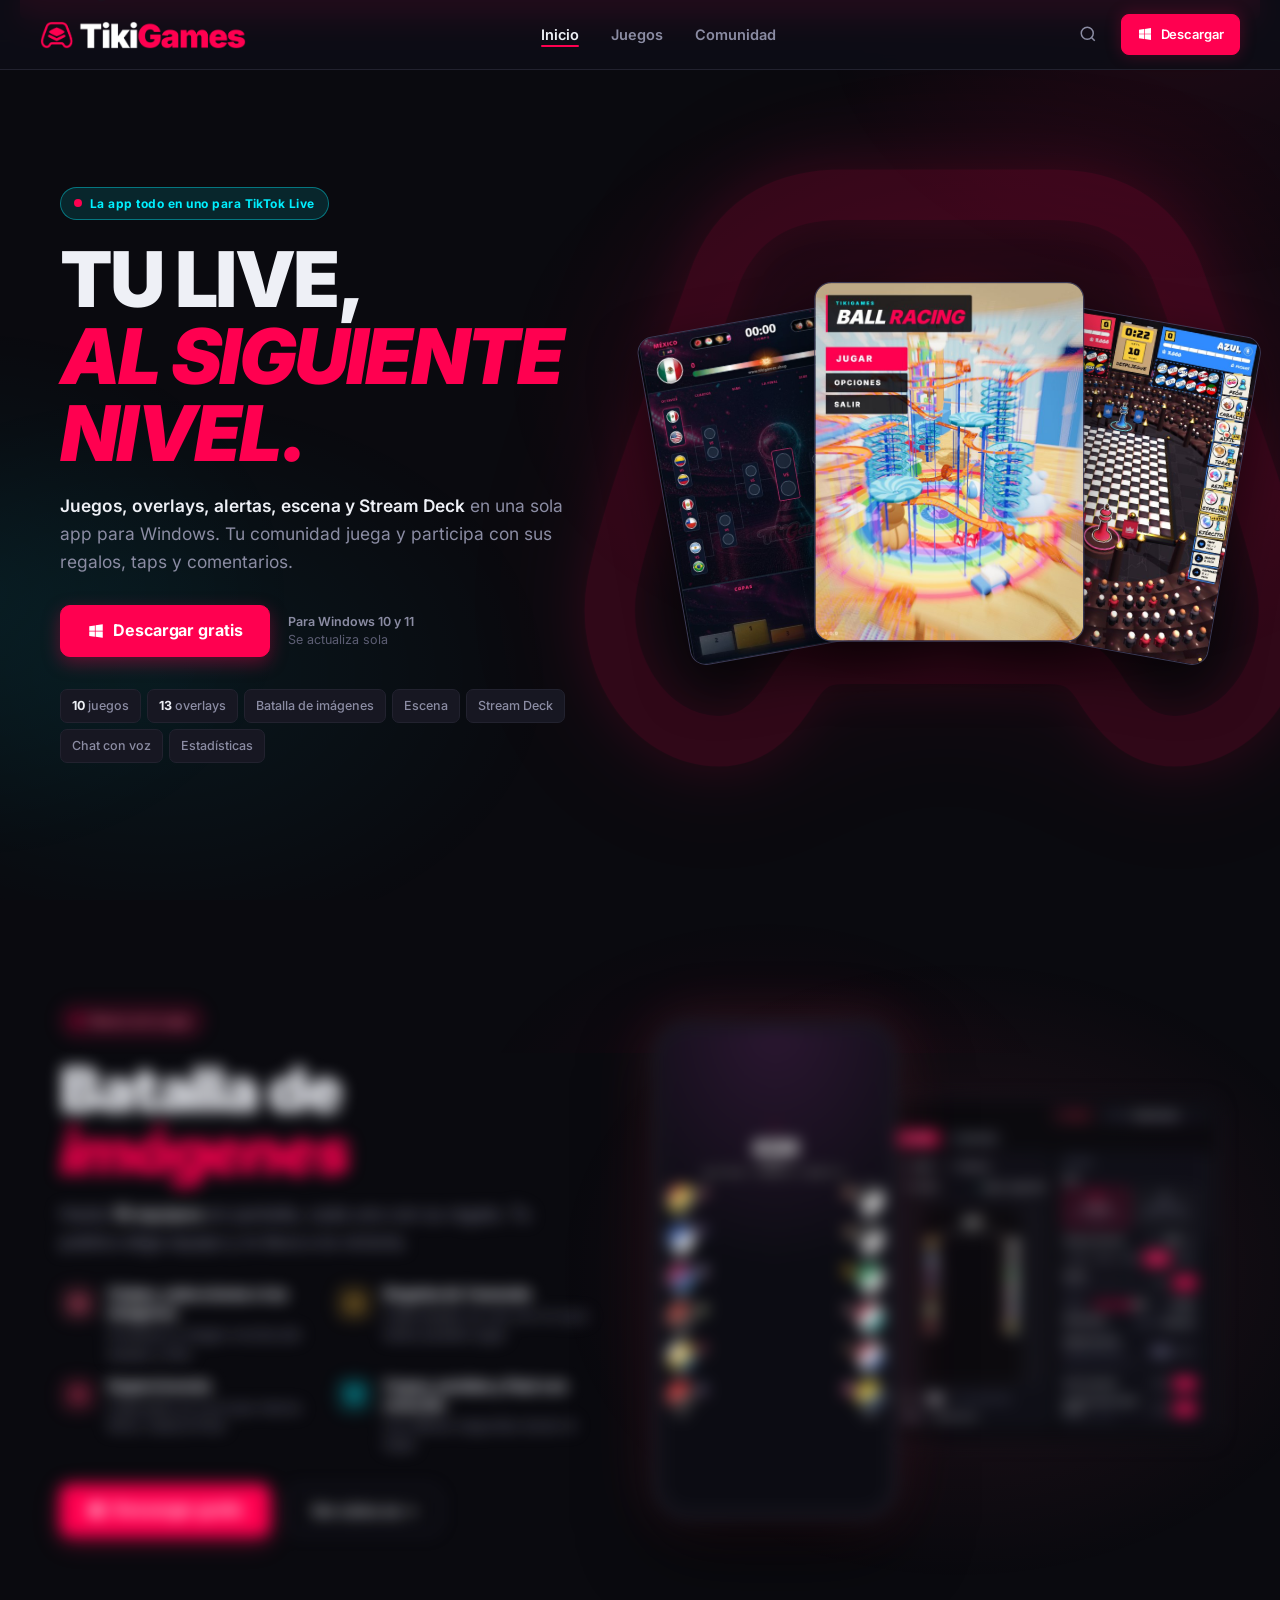
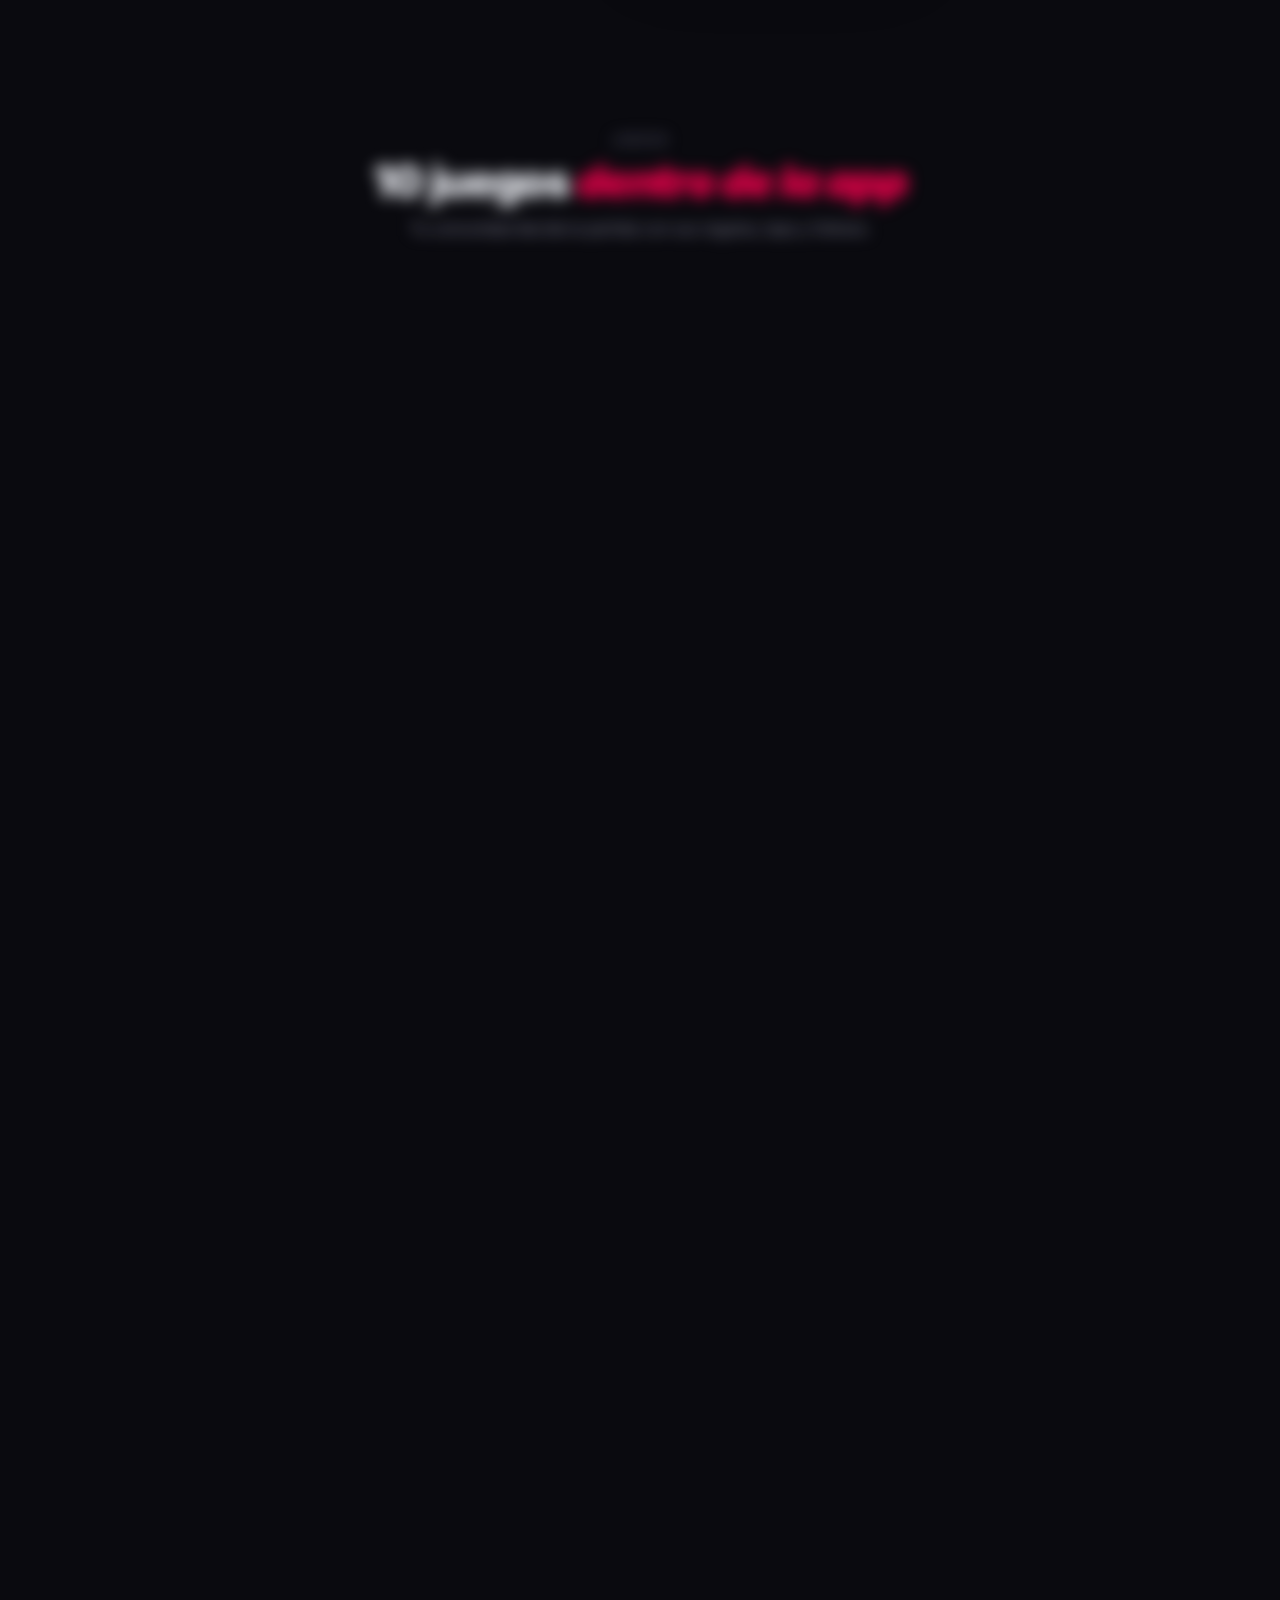
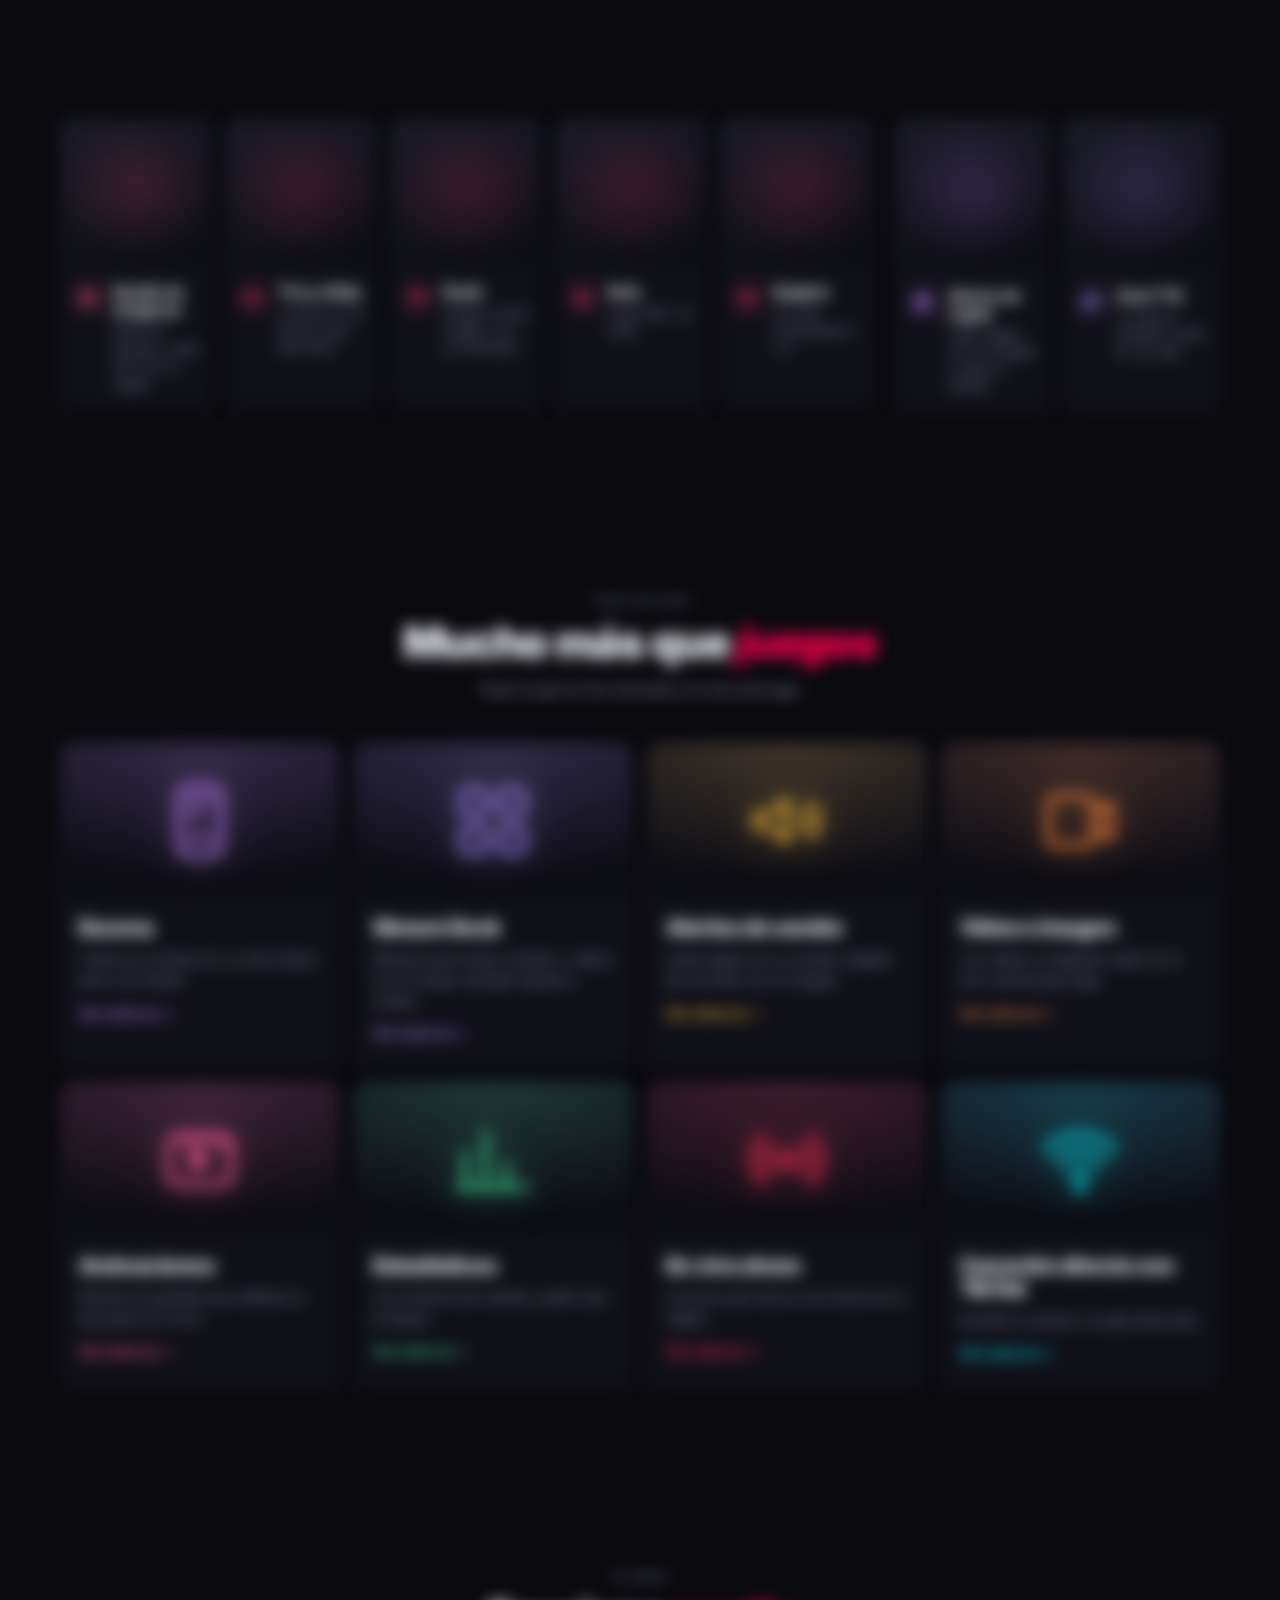
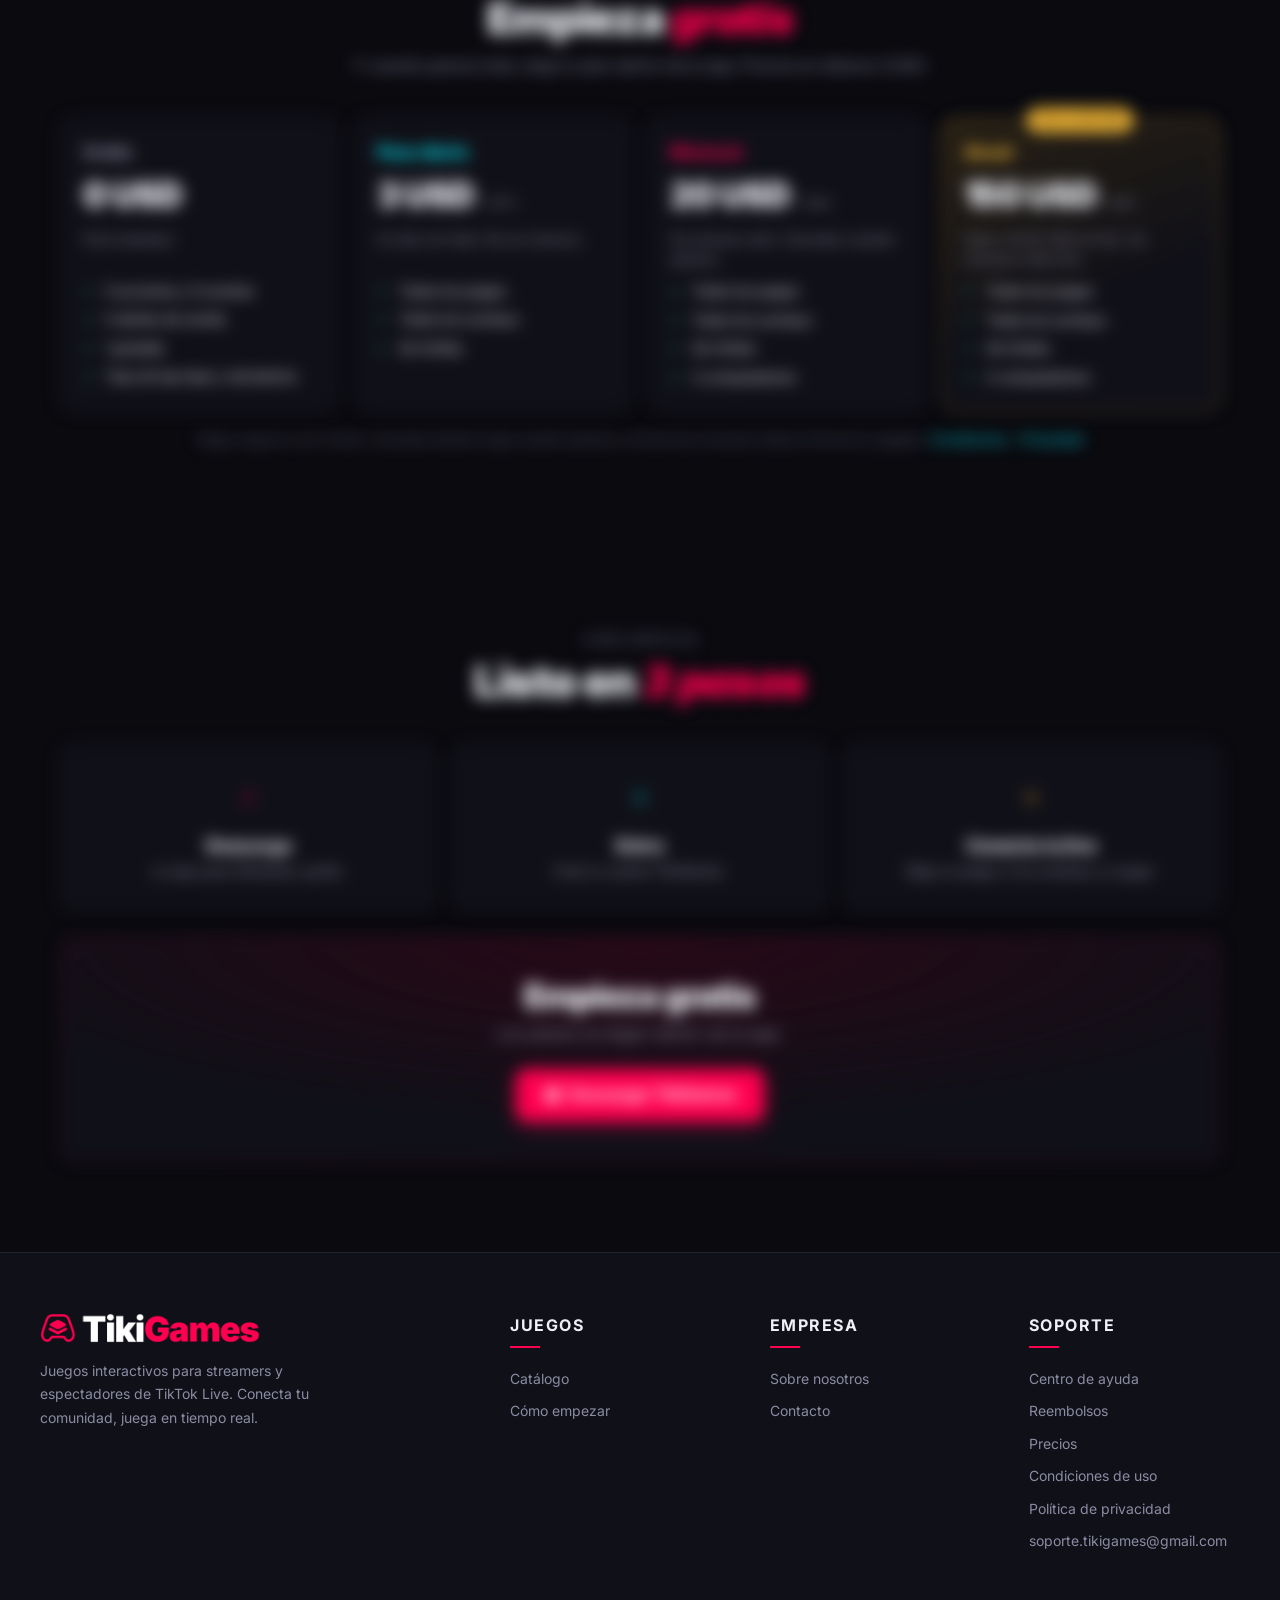
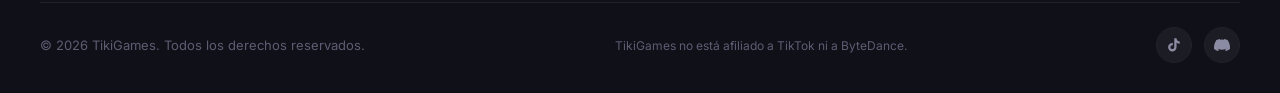
==== commit 96fdb2ff: "Batalla: el celular se queda en su sitio y solo flota un poco; el pie dice el año de hoy (2026) - La" ====
--- a/index.html
+++ b/index.html
@@ -11,7 +11,7 @@
   <link rel="stylesheet" href="css/01-menu.css?v=20" />
   <link rel="stylesheet" href="css/02-componentes.css?v=20" />
   <link rel="stylesheet" href="css/03-animaciones.css?v=20" />
-  <link rel="stylesheet" href="css/04-portada.css?v=20" />
+  <link rel="stylesheet" href="css/04-portada.css?v=21" />
   <link rel="stylesheet" href="css/05-paginas.css?v=20" />
   <link rel="stylesheet" href="css/06-luces.css?v=20" />
   <link rel="stylesheet" href="css/07-guia-descarga.css?v=20" />
@@ -318,7 +318,7 @@
     </div>
   </div>
   <div class="footer-bottom">
-    <a href="pages/terminos.html" id="footer-copy" class="pie-enlace al-blanco" style="font-size:13px;transition:var(--transition);">© 2025 TikiGames. Todos los derechos reservados.</a>
+    <a href="pages/terminos.html" id="footer-copy" class="pie-enlace al-blanco" style="font-size:13px;transition:var(--transition);">© <span data-anio>2026</span> TikiGames. Todos los derechos reservados.</a>
     <small class="footer-afiliado">TikiGames no está afiliado a TikTok ni a ByteDance.</small>
     <div class="social-links">
       <a class="social-btn" href="https://www.tiktok.com/@tikigames_shop?_r=1&_t=ZS-99DNceeyNfg" target="_blank" title="TikTok">
@@ -349,8 +349,8 @@
 <script src="js/09-overlays.js?v=20"></script>
 <script src="js/02-animaciones.js?v=20"></script>
 <script src="js/08-luces.js?v=20"></script>
-<script src="js/03-interfaz.js?v=20"></script>
-<script src="js/04-idioma.js?v=20"></script>
+<script src="js/03-interfaz.js?v=21"></script>
+<script src="js/04-idioma.js?v=21"></script>
 <script src="js/09-guia-descarga.js?v=20"></script>
 </body>
 </html>
--- a/css/04-portada.css
+++ b/css/04-portada.css
@@ -297,7 +297,8 @@
   background: radial-gradient(120% 70% at 50% 0%, #2a1630, #0c0c13 70%);
 }
 .bt-pantalla img { width: 100%; height: auto; }
-.bt-vista.asentado .bt-movil { animation: p-flota 5s ease-in-out infinite; }
+@keyframes bt-flota { 0%, 100% { translate: 0 -50%; } 50% { translate: 0 calc(-50% - 10px); } }
+.bt-vista.asentado .bt-movil { animation: bt-flota 5s ease-in-out infinite; }
 
 /* ─── Overlays: 4 bloques con su color, como la galería de la app ─── */
 .ov-bloques { display: flex; flex-wrap: wrap; gap: 28px 22px; }
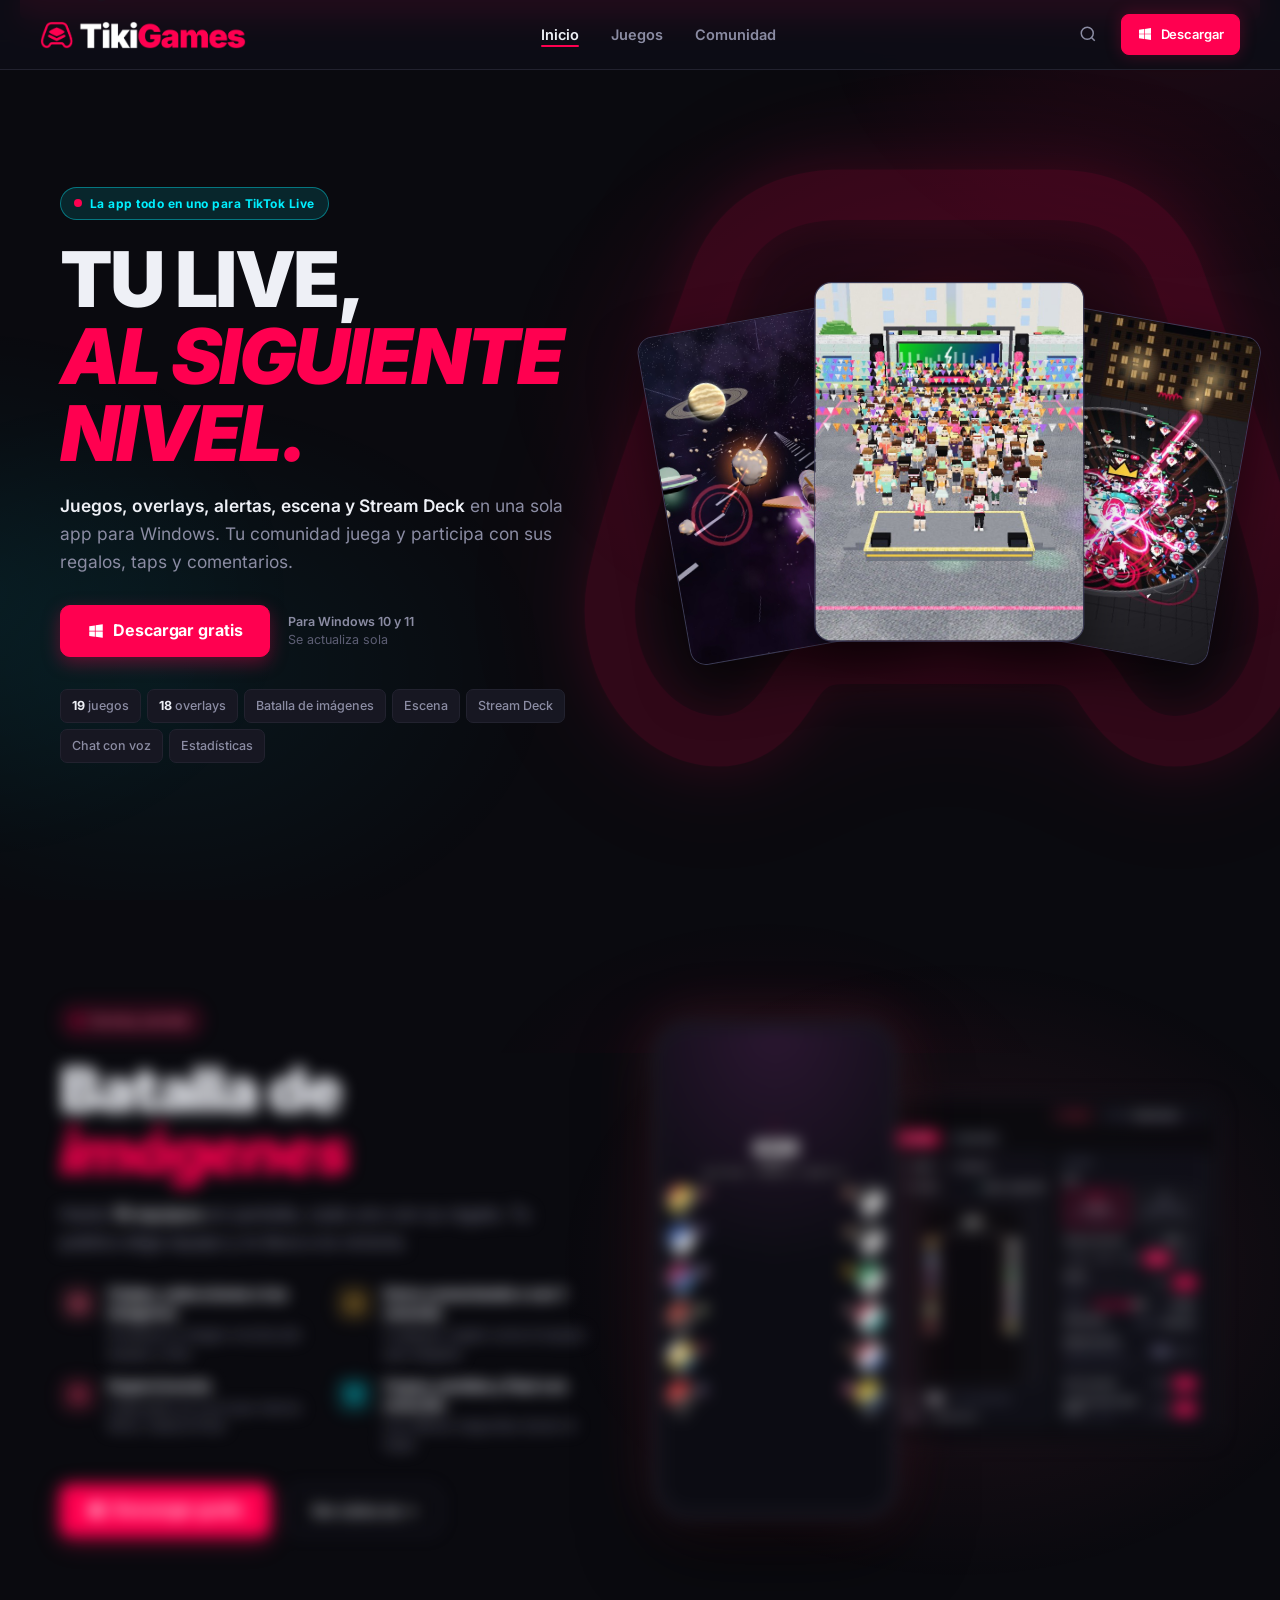
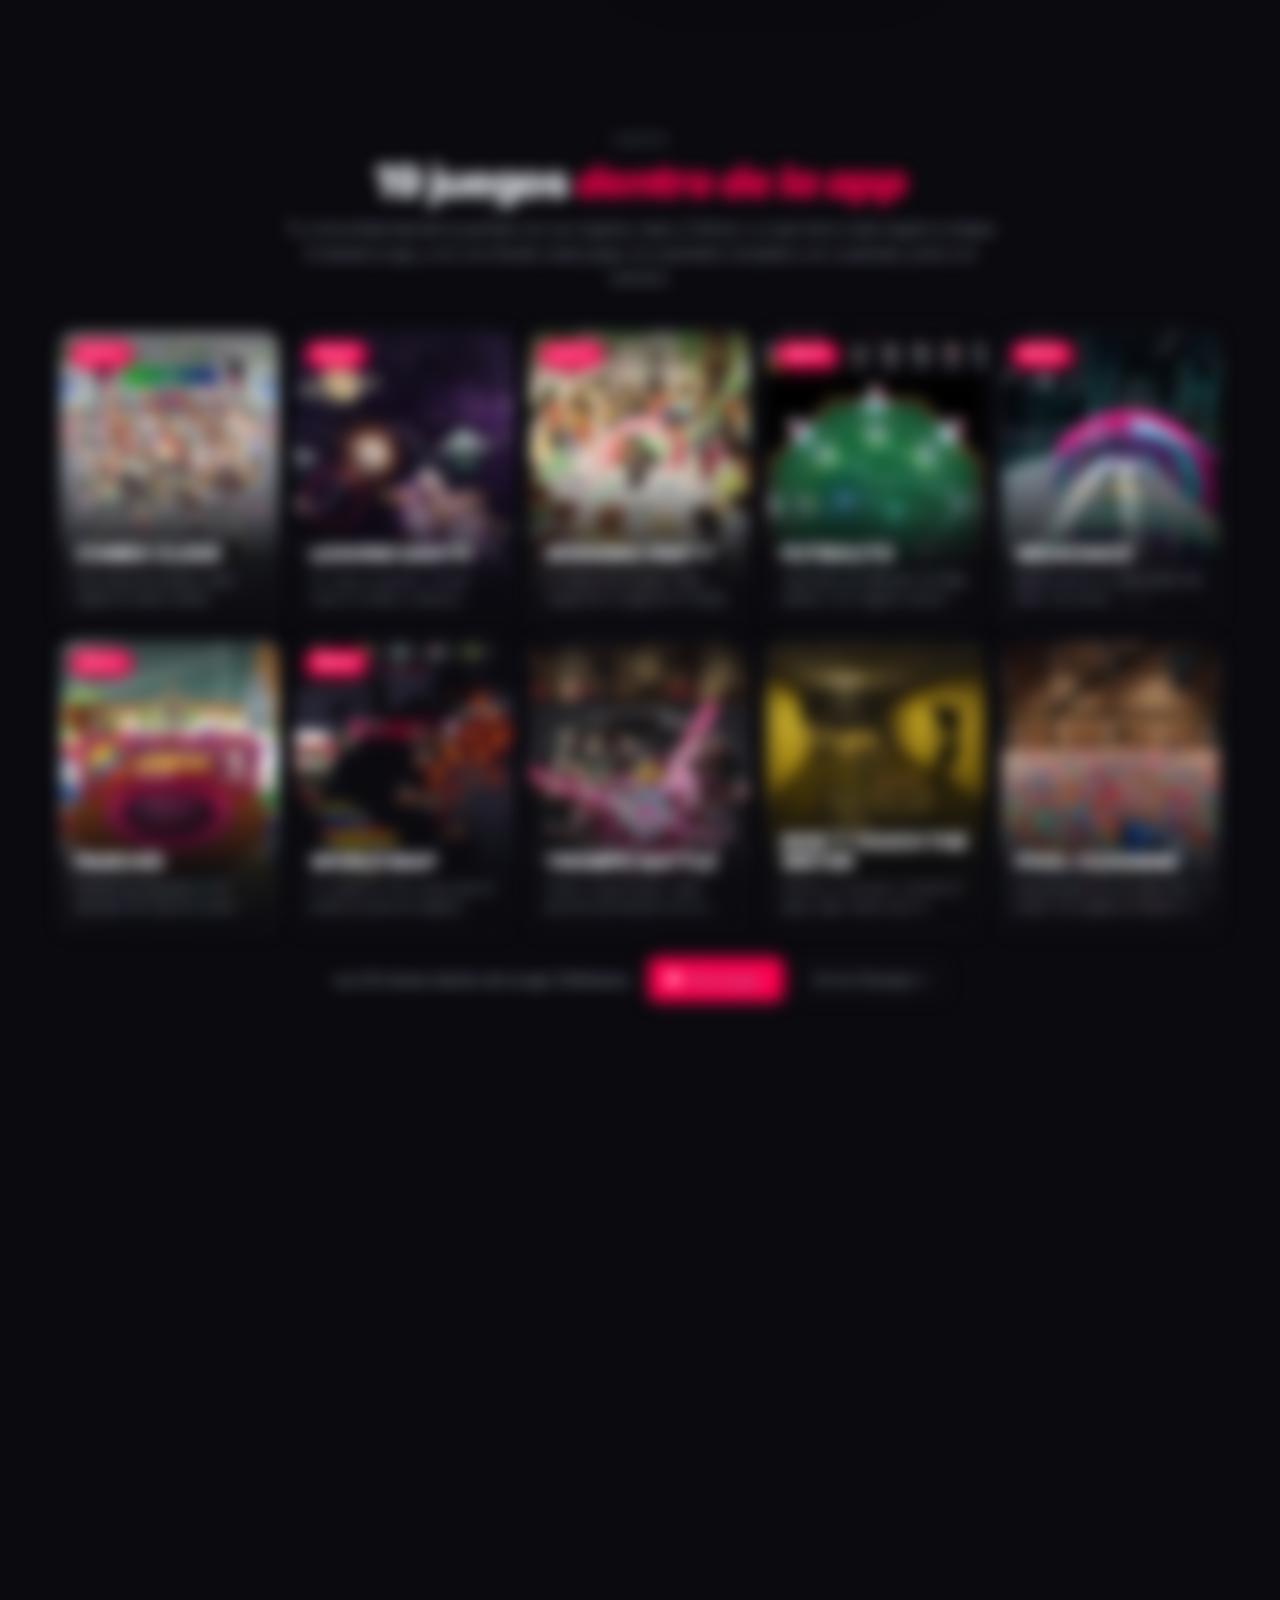
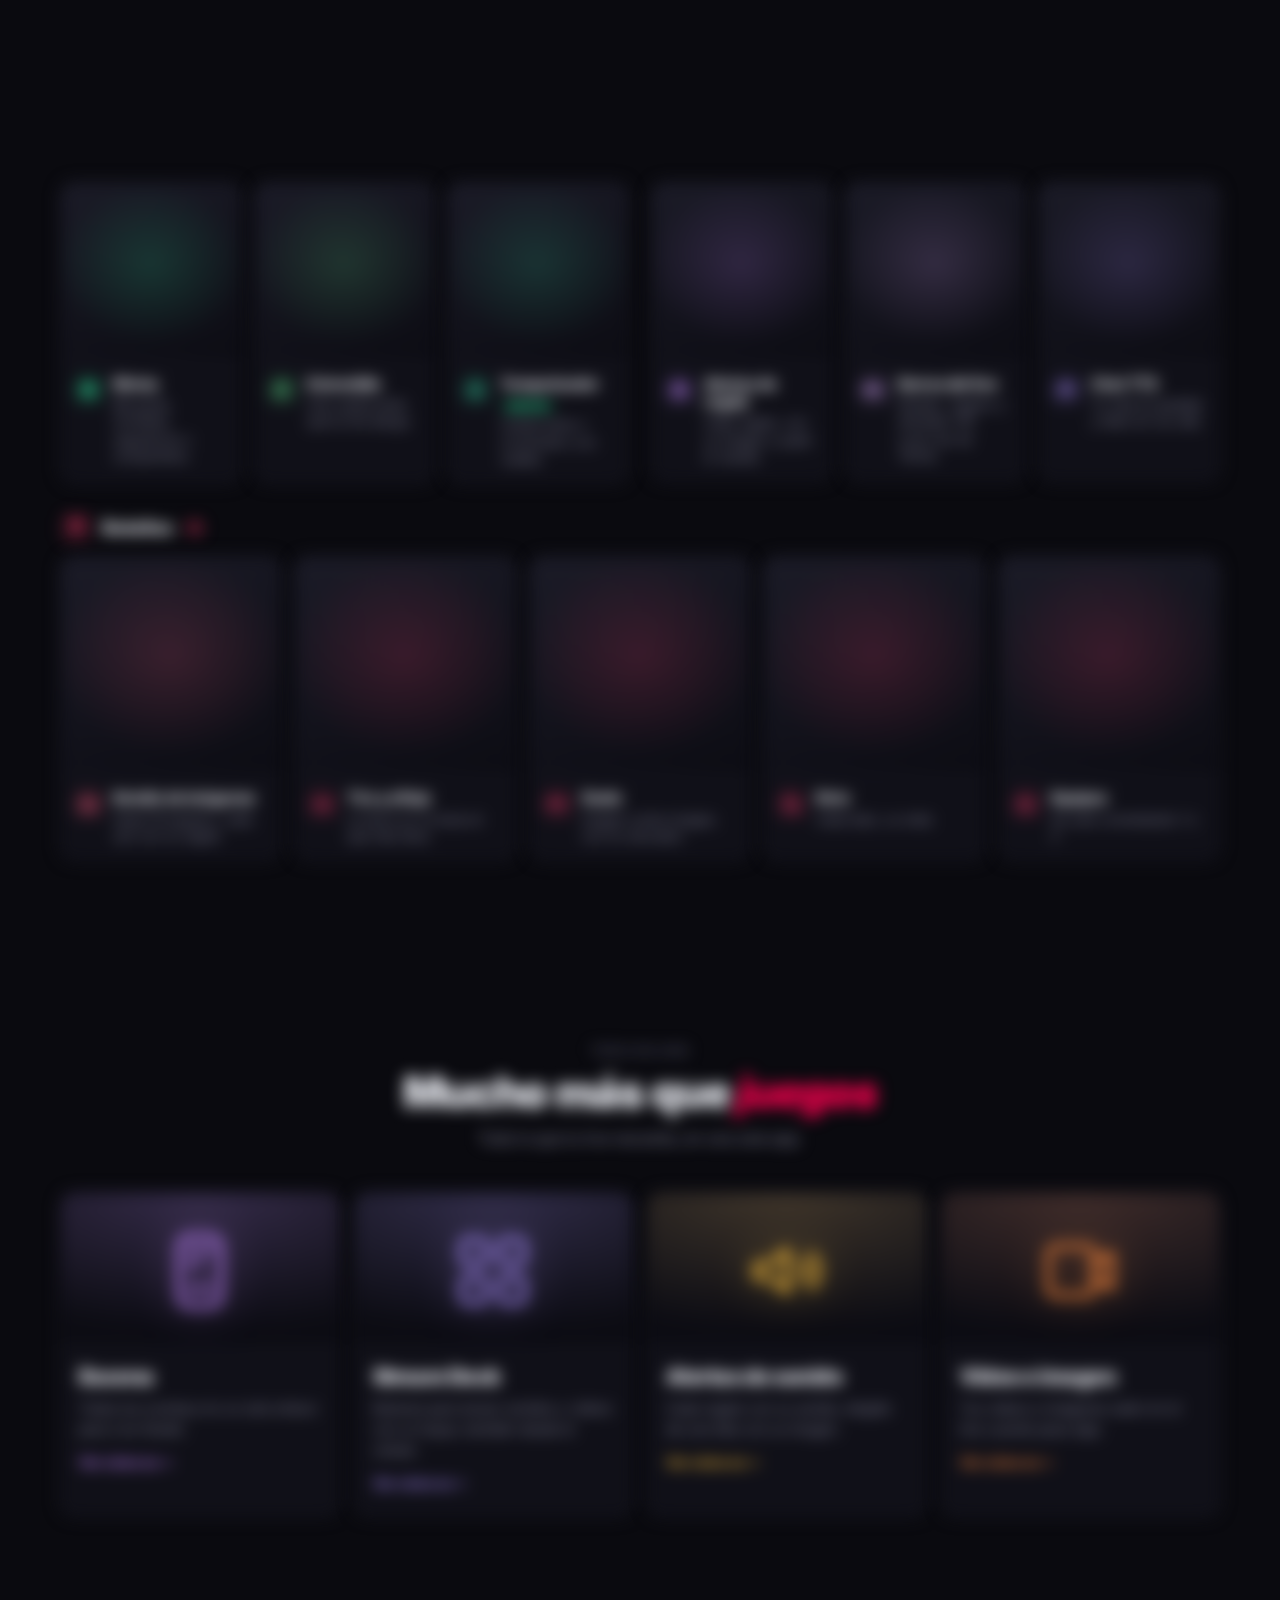
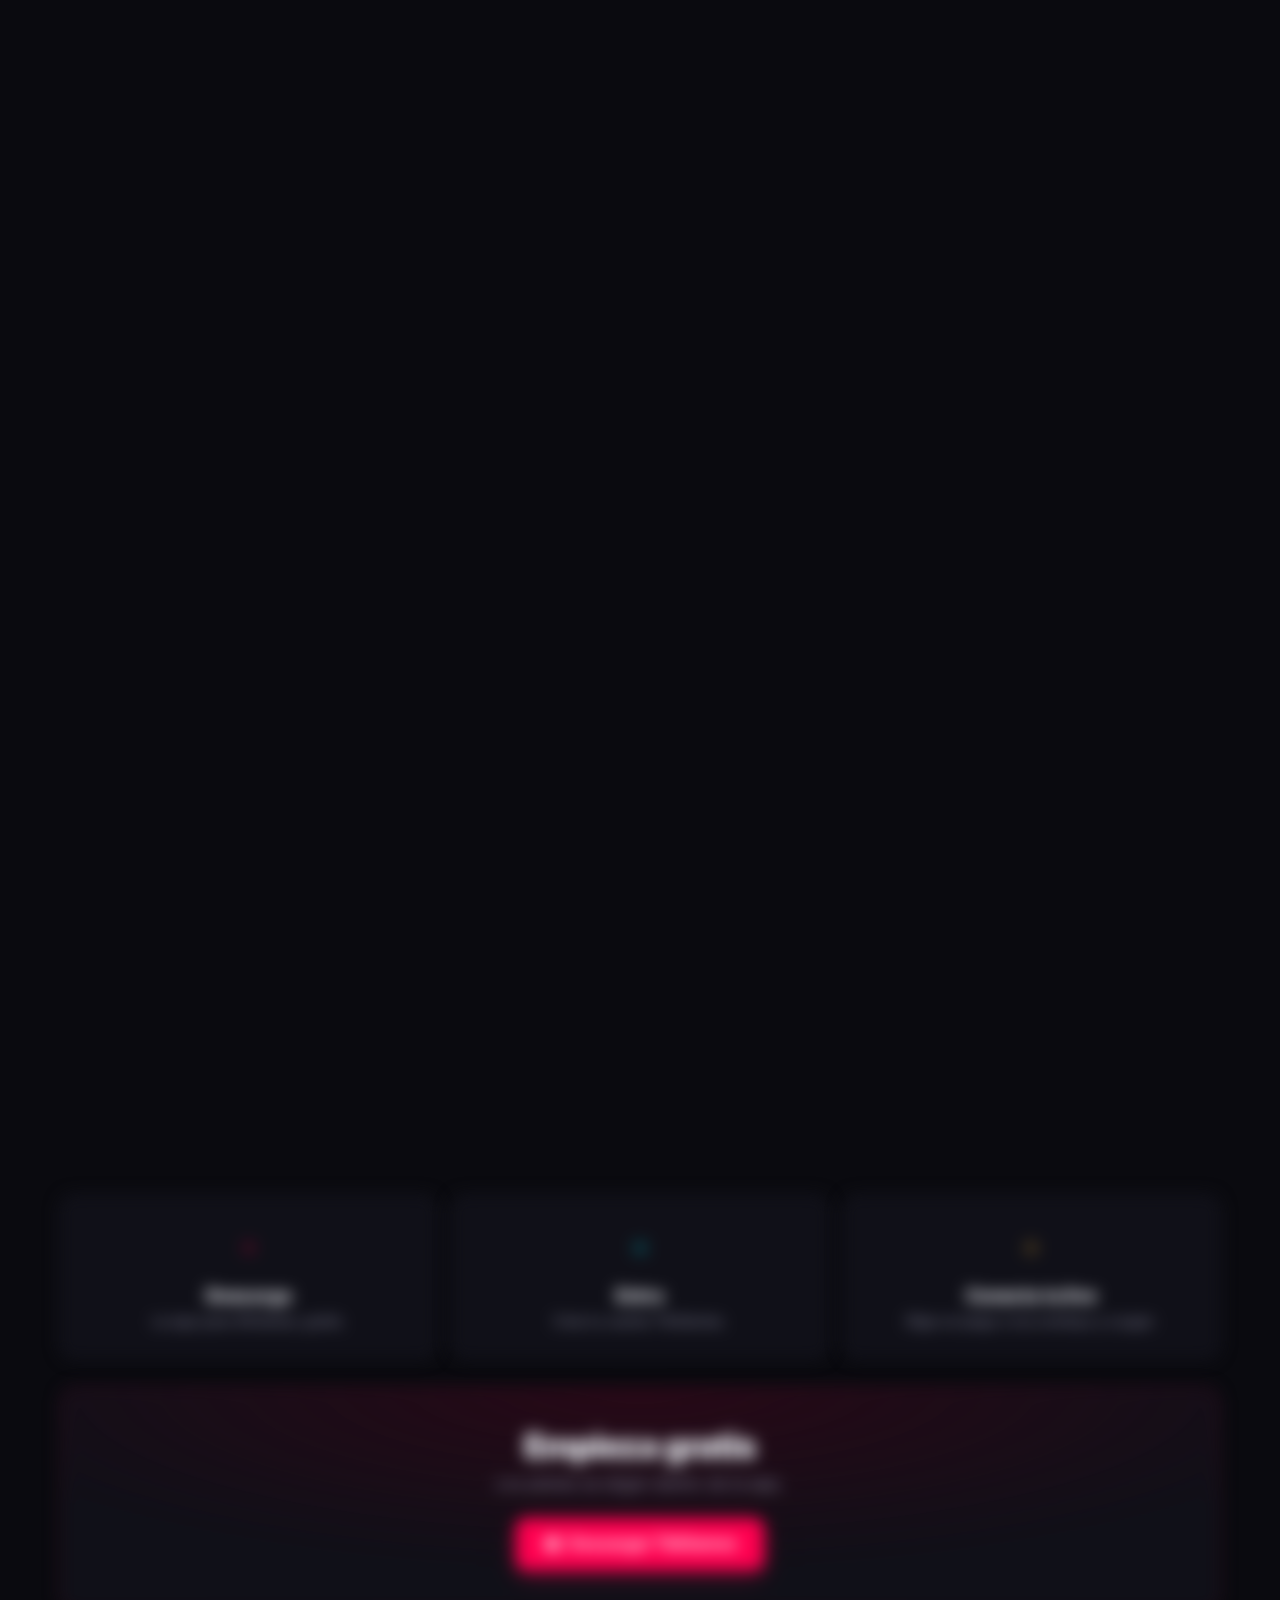
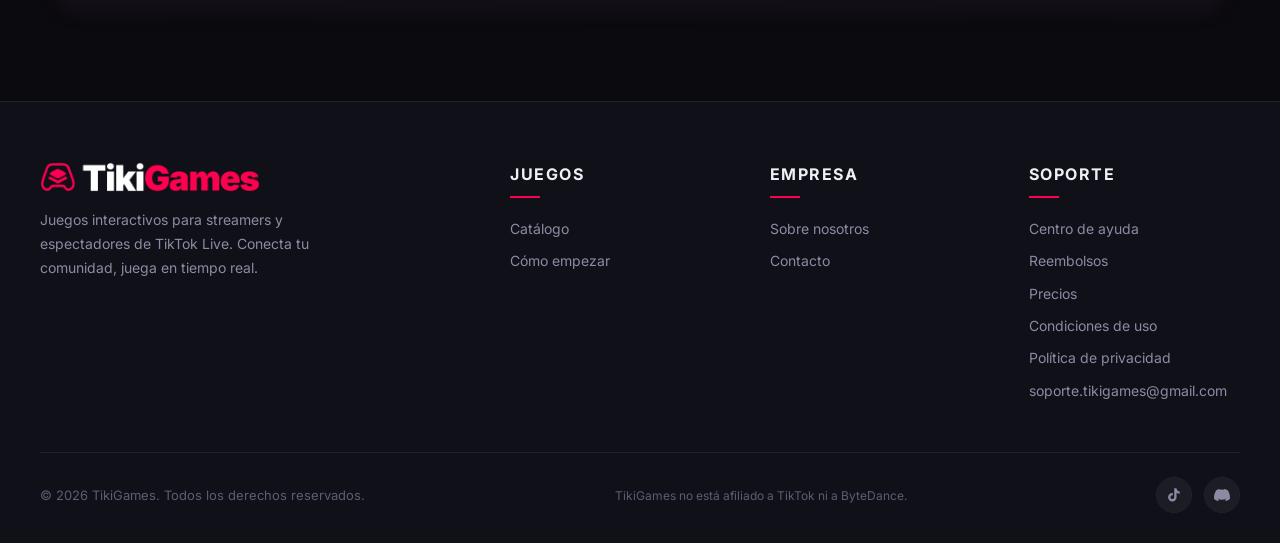
==== commit 24235185: "La web al día con la app 1.2.47: 19 juegos, 18 overlays y las novedades nuevas - Juegos: los 19 publ" ====
--- a/index.html
+++ b/index.html
@@ -11,8 +11,8 @@
   <link rel="stylesheet" href="css/01-menu.css?v=20" />
   <link rel="stylesheet" href="css/02-componentes.css?v=20" />
   <link rel="stylesheet" href="css/03-animaciones.css?v=20" />
-  <link rel="stylesheet" href="css/04-portada.css?v=21" />
-  <link rel="stylesheet" href="css/05-paginas.css?v=20" />
+  <link rel="stylesheet" href="css/04-portada.css?v=23" />
+  <link rel="stylesheet" href="css/05-paginas.css?v=22" />
   <link rel="stylesheet" href="css/06-luces.css?v=20" />
   <link rel="stylesheet" href="css/07-guia-descarga.css?v=20" />
   <link rel="icon" href="favicon.ico?v=20" sizes="any" />
@@ -72,13 +72,13 @@
         <div class="p-nota"><b>Para Windows 10 y 11</b><br>Se actualiza sola</div>
       </div>
       <div class="p-chips reveal">
-        <span><b>10</b> juegos</span><span><b>13</b> overlays</span><span>Batalla de imágenes</span><span>Escena</span><span>Stream Deck</span><span>Chat con voz</span><span>Estadísticas</span>
+        <span><b>19</b> juegos</span><span><b>18</b> overlays</span><span>Batalla de imágenes</span><span>Escena</span><span>Stream Deck</span><span>Chat con voz</span><span>Estadísticas</span>
       </div>
     </div>
     <div class="p-abanico reveal" aria-hidden="true" data-mv="abanico">
-      <img src="assets/img/portadas/portada-mundialito.jpg" alt="" width="600" height="800" />
-      <img src="assets/img/portadas/portada-ballracing.jpg" alt="" width="600" height="800" />
-      <img src="assets/img/portadas/portada-chessbattle.jpg" alt="" width="600" height="800" />
+      <img src="assets/img/portadas/portada-leavingearth.jpg" alt="" width="600" height="800" />
+      <img src="assets/img/portadas/portada-zumbaclass.jpg" alt="" width="600" height="800" />
+      <img src="assets/img/portadas/portada-trompobattle.jpg" alt="" width="600" height="800" />
     </div>
   </div>
 </section>
@@ -87,12 +87,12 @@
 <section class="p-seccion p-batalla" id="batalla">
   <div class="portada-ancho">
     <div class="bt-texto">
-      <span class="p-pastilla bt-nuevo reveal"><i></i>Nuevo en la app</span>
+      <span class="p-pastilla bt-nuevo reveal"><i></i>Overlay estrella</span>
       <h2 class="bt-titulo reveal">Batalla de <em>imágenes</em></h2>
       <p class="p-sub reveal">Hasta <strong>16 equipos</strong> en pantalla, cada uno con su regalo. Tu público elige equipo y lo lleva a la victoria.</p>
       <ul class="bt-puntos">
         <li class="reveal" style="--g:#ff5a7e"><span class="ic-caja"><svg class="ic" viewBox="0 0 24 24" aria-hidden="true"><rect x="3" y="4" width="18" height="16" rx="3"/><circle cx="9" cy="10" r="2"/><path d="m21 16-5-5-9 9"/></svg></span><div><b>Clubes, selecciones o tus imágenes</b><small>Arrastras tu imagen encima del equipo y listo</small></div></li>
-        <li class="reveal" style="--g:#ffc13b"><span class="ic-caja"><svg class="ic" viewBox="0 0 24 24" aria-hidden="true"><circle cx="12" cy="12" r="9"/><path d="M10 9l2-1v8"/></svg></span><div><b>Regalos de 1 moneda</b><small>Cada equipo se une con el suyo: todos pueden jugar</small></div></li>
+        <li class="reveal" style="--g:#ffc13b"><span class="ic-caja"><svg class="ic" viewBox="0 0 24 24" aria-hidden="true"><circle cx="12" cy="12" r="9"/><path d="M10 9l2-1v8"/></svg></span><div><b>Entra comentando o con 1 moneda</b><small>Cualquier regalo suma al equipo que elegiste</small></div></li>
         <li class="reveal" style="--g:#ff3d6e"><span class="ic-caja"><svg class="ic" viewBox="0 0 24 24" aria-hidden="true"><circle cx="12" cy="12" r="9"/><path d="M8.5 8.5l7 7M15.5 8.5l-7 7"/></svg></span><div><b>Supervivencia</b><small>Cada tanto se va el que menos tiene, hasta la final</small></div></li>
         <li class="reveal" style="--g:#00f0ff"><span class="ic-caja"><svg class="ic" viewBox="0 0 24 24" aria-hidden="true"><path d="M7 3h10v6a5 5 0 01-10 0zM5 4H2v2a4 4 0 004 4M19 4h3v2a4 4 0 01-4 4M10 15h4v3h3v3H7v-3h3z"/></svg></span><div><b>Copas, sonidos y final con emoción</b><small>Los últimos segundos duran el triple</small></div></li>
       </ul>
@@ -108,72 +108,78 @@
   </div>
 </section>
 
-<!-- JUEGOS: los 10 que vienen dentro de la app -->
+<!-- JUEGOS: los 10 más nuevos de los 19 que vienen dentro de la app (22-nov-2026) -->
 <section class="p-seccion" id="juegos">
   <div class="portada-ancho">
     <div class="p-cabeza reveal">
       <small>Juegos</small>
-      <h2>10 juegos <em>dentro de la app</em></h2>
-      <p>Tu comunidad decide la partida con sus regalos, taps y follows.</p>
+      <h2>19 juegos <em>dentro de la app</em></h2>
+        <p>Tu comunidad decide la partida con sus regalos, taps y follows. Lo que hace cada regalo lo eliges tú desde la app, y en Live Studio cada juego va a pantalla completa o en cuadrado, junto a tu cámara.</p>
     </div>
     <div class="p-juegos">
-      <a class="p-juego reveal" href="pages/catalogo.html#poolcleaning">
-        <img src="assets/img/portadas/portada-poolcleaning.jpg" alt="Pool Cleaning" loading="lazy" width="600" height="800" />
-        <span class="p-juego-nuevo">Nuevo</span>
-        <div class="p-juego-texto"><h3 class="jc-titulo">Pool Cleaning</h3><p>Una piscina con un millón de bolas: los regalos la llenan o la vacían.</p></div>
-      </a>
-      <a class="p-juego reveal" href="pages/catalogo.html#ballracing">
-        <img src="assets/img/portadas/portada-ballracing.jpg" alt="Ball Racing" loading="lazy" width="600" height="800" />
-        <div class="p-juego-texto"><h3 class="jc-titulo">Ball Racing</h3><p>Carrera de canicas con ambiente de F1. Los regalos dan poderes.</p></div>
-      </a>
-      <a class="p-juego reveal" href="pages/catalogo.html#mundialito">
-        <img src="assets/img/portadas/portada-mundialito.jpg" alt="Mundialito" loading="lazy" width="600" height="800" />
-        <div class="p-juego-texto"><h3 class="jc-titulo">Mundialito</h3><p>Torneo de fútbol por países: la audiencia apoya a su selección.</p></div>
-      </a>
-      <a class="p-juego reveal" href="pages/catalogo.html#carreritas">
-        <img src="assets/img/portadas/portada-carreritas.jpg" alt="Carreritas" loading="lazy" width="600" height="800" />
-        <div class="p-juego-texto"><h3 class="jc-titulo">Carreritas</h3><p>Carrera por países con turbos, multiplicadores y tarjetas.</p></div>
-      </a>
-      <a class="p-juego reveal" href="pages/catalogo.html#octogol">
-        <img src="assets/img/portadas/portada-octogol.jpg" alt="Octogol" loading="lazy" width="600" height="800" />
-        <div class="p-juego-texto"><h3 class="jc-titulo">Octogol</h3><p>Ocho países en un octágono. Los regalos disparan balones y meteoritos.</p></div>
-      </a>
-      <a class="p-juego reveal" href="pages/catalogo.html#poparena">
-        <img src="assets/img/portadas/portada-poparena.jpg" alt="Pop Arena" loading="lazy" width="600" height="800" />
-        <div class="p-juego-texto"><h3 class="jc-titulo">Pop Arena</h3><p>Rojo contra azul: la pelota revienta bolitas para sumar puntos.</p></div>
-      </a>
-      <a class="p-juego reveal" href="pages/catalogo.html#dropclash">
-        <img src="assets/img/portadas/portada-dropclash.jpg" alt="Drop Clash" loading="lazy" width="600" height="800" />
-        <div class="p-juego-texto"><h3 class="jc-titulo">Drop Clash</h3><p>Lluvia de fichas por países. Gana el que más puntos suma.</p></div>
-      </a>
-      <a class="p-juego reveal" href="pages/catalogo.html#chessbattle">
-        <img src="assets/img/portadas/portada-chessbattle.jpg" alt="Chess Battle" loading="lazy" width="600" height="800" />
-        <div class="p-juego-texto"><h3 class="jc-titulo">Chess Battle</h3><p>Ajedrez 3D: cada regalo invoca una ficha, del peón a la reina.</p></div>
-      </a>
-      <a class="p-juego reveal" href="pages/catalogo.html#towerup">
-        <img src="assets/img/portadas/portada-towerup.jpg" alt="Tower Up" loading="lazy" width="600" height="800" />
-        <div class="p-juego-texto"><h3 class="jc-titulo">Tower Up</h3><p>Dos torres, rojo contra azul. Los regalos grandes atacan al rival.</p></div>
-      </a>
-      <a class="p-juego reveal" href="pages/catalogo.html#snakerun">
-        <img src="assets/img/portadas/portada-snakerun.jpg" alt="Snake Run" loading="lazy" width="600" height="800" />
-        <div class="p-juego-texto"><h3 class="jc-titulo">Snake Run</h3><p>Runner 3D: héroes empujan a la meta y villanos hacia atrás.</p></div>
-      </a>
-    </div>
-    <div class="p-juegos-pie reveal">
-      <span>Los 10 vienen dentro de la app TikiGames</span>
+        <a class="p-juego reveal" href="pages/catalogo.html#zumbaclass">
+          <img src="assets/img/portadas/portada-zumbaclass.jpg" alt="Zumba Class" loading="lazy" width="600" height="800" />
+          <span class="p-juego-nuevo">Nuevo</span>
+          <div class="p-juego-texto"><h3 class="jc-titulo">Zumba Class</h3><p>Una clase de zumba: cada regalo te mete a bailar.</p></div>
+        </a>
+        <a class="p-juego reveal" href="pages/catalogo.html#leavingearth">
+          <img src="assets/img/portadas/portada-leavingearth.jpg" alt="Leaving Earth" loading="lazy" width="600" height="800" />
+          <span class="p-juego-nuevo">Nuevo</span>
+          <div class="p-juego-texto"><h3 class="jc-titulo">Leaving Earth</h3><p>Un viaje al espacio: el chat sube al cohete y esquiva asteroides.</p></div>
+        </a>
+        <a class="p-juego reveal" href="pages/catalogo.html#weddingparty">
+          <img src="assets/img/portadas/portada-weddingparty.jpg" alt="Wedding Party" loading="lazy" width="600" height="800" />
+          <span class="p-juego-nuevo">Nuevo</span>
+          <div class="p-juego-texto"><h3 class="jc-titulo">Wedding Party</h3><p>La fiesta de la boda: cada regalo da un papel en la fiesta.</p></div>
+        </a>
+        <a class="p-juego reveal" href="pages/catalogo.html#futbolito">
+          <img src="assets/img/portadas/portada-futbolito.jpg" alt="Futbolito" loading="lazy" width="600" height="800" />
+          <span class="p-juego-nuevo">Nuevo</span>
+          <div class="p-juego-texto"><h3 class="jc-titulo">Futbolito</h3><p>Una mesa de futbolito: los taps patean y los regalos lanzan poderes.</p></div>
+        </a>
+        <a class="p-juego reveal" href="pages/catalogo.html#neonrace">
+          <img src="assets/img/portadas/portada-neonrace.jpg" alt="Neon Race" loading="lazy" width="600" height="800" />
+          <span class="p-juego-nuevo">Nuevo</span>
+          <div class="p-juego-texto"><h3 class="jc-titulo">Neon Race</h3><p>Motos de luz en una ciudad de neón, de noche.</p></div>
+        </a>
+        <a class="p-juego reveal" href="pages/catalogo.html#parchis">
+          <img src="assets/img/portadas/portada-parchis.jpg" alt="Parchís" loading="lazy" width="600" height="800" />
+          <span class="p-juego-nuevo">Nuevo</span>
+          <div class="p-juego-texto"><h3 class="jc-titulo">Parchís</h3><p>Carrera de figuritas en un parqués 3D sobre la mesa.</p></div>
+        </a>
+        <a class="p-juego reveal" href="pages/catalogo.html#worldmap">
+          <img src="assets/img/portadas/portada-worldmap.jpg" alt="World Map" loading="lazy" width="600" height="800" />
+          <span class="p-juego-nuevo">Nuevo</span>
+          <div class="p-juego-texto"><h3 class="jc-titulo">World Map</h3><p>El mundo en 100 zonas que se pintan a punta de regalos.</p></div>
+        </a>
+        <a class="p-juego reveal" href="pages/catalogo.html#trompobattle">
+          <img src="assets/img/portadas/portada-trompobattle.jpg" alt="Trompo Battle" loading="lazy" width="600" height="800" />
+          <div class="p-juego-texto"><h3 class="jc-titulo">Trompo Battle</h3><p>Todos contra todos: cada persona del directo con su trompo.</p></div>
+        </a>
+        <a class="p-juego reveal" href="pages/catalogo.html#donttouchwater">
+          <img src="assets/img/portadas/portada-donttouchwater.jpg" alt="Don’t Touch the Water" loading="lazy" width="600" height="800" />
+          <div class="p-juego-texto"><h3 class="jc-titulo">Don’t Touch the Water</h3><p>Parkour a oscuras: si tocas el agua, algo viene a por ti.</p></div>
+        </a>
+        <a class="p-juego reveal" href="pages/catalogo.html#poolcleaning">
+          <img src="assets/img/portadas/portada-poolcleaning.jpg" alt="Pool Cleaning" loading="lazy" width="600" height="800" />
+          <div class="p-juego-texto"><h3 class="jc-titulo">Pool Cleaning</h3><p>Una piscina con un millón de bolas: los regalos la llenan o la vacían.</p></div>
+        </a>
+      </div>
+      <div class="p-juegos-pie reveal">
+      <span>Los 19 vienen dentro de la app TikiGames</span>
       <a class="btn btn-primary btn-descargar" href="https://github.com/davidrocaCOL/tikigames/releases/latest/download/TikiGames-Instalador.exe"><svg class="icono-windows" width="16" height="16" viewBox="0 0 24 24" fill="currentColor" aria-hidden="true"><path d="M3 5.5 10.5 4.5v7H3zM11.5 4.4 21 3v8.5h-9.5zM3 12.5h7.5v7L3 18.5zM11.5 12.5H21V21l-9.5-1.4z"/></svg><span>Descargar</span></a>
-      <a class="btn btn-outline" href="pages/catalogo.html">Ver todos los juegos →</a>
-    </div>
-  </div>
-</section>
-
-<!-- OVERLAYS: los 13 de la app en sus 4 bloques, con su foto (js/09-overlays.js) -->
+      <a class="btn btn-outline" href="pages/catalogo.html">Ver los 19 juegos →</a>
+    </div>
+  </div>
+</section>
+
+<!-- OVERLAYS: los 18 de la app en sus 5 bloques, con su foto (js/09-overlays.js) -->
 <section class="p-seccion" id="overlays">
   <div class="portada-ancho">
     <div class="p-cabeza reveal">
       <small>Overlays</small>
-      <h2>13 overlays <em>para tu live</em></h2>
-      <p>Lo que pasa en tu live, en pantalla. Toca uno para ver lo que trae.</p>
+      <h2>18 overlays <em>para tu live</em></h2>
+        <p>Lo que pasa en tu live, en pantalla, con tu propio tema: marco, efectos, colores y 56 letras. Toca uno para ver lo que trae.</p>
     </div>
     <div class="ov-bloques" id="ov-bloques"></div>
   </div>
@@ -345,8 +351,8 @@
 
 <script src="js/00-menu.js?v=20"></script>
 <script src="js/01-buscador.js?v=20"></script>
-<script src="js/07-funciones.js?v=20"></script>
-<script src="js/09-overlays.js?v=20"></script>
+<script src="js/07-funciones.js?v=22"></script>
+<script src="js/09-overlays.js?v=23"></script>
 <script src="js/02-animaciones.js?v=20"></script>
 <script src="js/08-luces.js?v=20"></script>
 <script src="js/03-interfaz.js?v=21"></script>
--- a/css/04-portada.css
+++ b/css/04-portada.css
@@ -300,7 +300,7 @@
 @keyframes bt-flota { 0%, 100% { translate: 0 -50%; } 50% { translate: 0 calc(-50% - 10px); } }
 .bt-vista.asentado .bt-movil { animation: bt-flota 5s ease-in-out infinite; }
 
-/* ─── Overlays: 4 bloques con su color, como la galería de la app ─── */
+/* ─── Overlays: 5 bloques con su color, como la galería de la app ─── */
 .ov-bloques { display: flex; flex-wrap: wrap; gap: 28px 22px; }
 .ov-bloque { flex: var(--n) 1 0; min-width: min(100%, calc(var(--n) * 150px)); }
 .ov-grupo { display: flex; align-items: center; gap: 10px; font-size: 18px; font-weight: 800; margin-bottom: 12px; }
@@ -335,13 +335,20 @@
   font-size: 10px; font-weight: 800; letter-spacing: .04em; text-transform: uppercase; padding: 1px 7px; border-radius: 99px;
   background: rgba(46,229,157,.14); color: #2ee59d;
 }
+/* (22-nov-2026) las fotos muy anchas (Wins, Barras) aprovechan todo el ancho de la tarjeta */
+.ov-ancha img { inset: 4%; width: 92%; height: 92%; }
+/* (22-nov-2026) Atajos de teclado no sale en pantalla: su dibujo grande en vez de foto */
+.ov-dibujo { position: absolute; inset: 0; display: flex; flex-direction: column; align-items: center; justify-content: center; gap: 12px; color: var(--g); }
+.ov-dibujo .ic { width: 42%; height: auto; aspect-ratio: 1; stroke-width: 1.3; filter: drop-shadow(0 0 22px color-mix(in srgb, var(--g) 55%, transparent)); transition: transform .35s var(--muelle); }
+.ov-dibujo small { color: var(--ink-dim); font-size: 12px; font-weight: 700; }
+.ov-tarjeta:hover .ov-dibujo .ic { transform: scale(1.06) rotate(-4deg); }
 .ov-tarjeta.reveal .ov-foto img { transform: scale(.85); opacity: 0; }
 .ov-tarjeta.reveal.visible .ov-foto img { transform: none; opacity: 1; transition: transform .8s var(--muelle) calc(var(--retraso, 0s) + .15s), opacity .4s ease calc(var(--retraso, 0s) + .15s); }
 .ov-tarjeta.reveal.asentado .ov-foto img { transition: transform .35s var(--suave); }
 .ov-tarjeta.reveal.asentado:hover .ov-foto img { transform: scale(1.05); }
 
 @media (max-width: 1100px) {
-  .ov-bloque { flex-basis: 100%; }
+  .ov-bloque { min-width: min(100%, calc(var(--n) * 130px)); }
 }
 @media (max-width: 860px) {
   .p-batalla .portada-ancho { grid-template-columns: 1fr; gap: 28px; }
@@ -349,6 +356,7 @@
   .bt-panel { width: 92%; }
   .bt-movil { width: 150px; left: 0; }
   .bt-puntos { grid-template-columns: 1fr; }
+  .ov-bloque { flex-basis: 100%; }
   .ov-rejilla { grid-template-columns: repeat(2, minmax(0, 1fr)); }
   .p-funciones { grid-template-columns: repeat(2, 1fr); }
 }
--- a/css/05-paginas.css
+++ b/css/05-paginas.css
@@ -26,7 +26,8 @@
 .jg-filtro.on b { background: var(--g); color: var(--bg); }
 
 /* ─── Juegos: la cuadrícula ─── */
-.jg-rejilla { display: grid; grid-template-columns: repeat(5, 1fr); gap: 16px; max-width: 1240px; margin: 0 auto; }   /* 10 juegos: 2 filas de 5 */
+.jg-rejilla { --cols: 5; --gap: 16px; display: flex; flex-wrap: wrap; justify-content: center; gap: var(--gap); max-width: 1240px; margin: 0 auto; }   /* 22-nov-2026: 19 juegos; la fila que no se llena va centrada, sin huecos */
+.jg-rejilla > .jg-tarjeta { flex: 0 0 calc((100% - (var(--cols) - 1) * var(--gap)) / var(--cols)); }
 .jg-tarjeta { width: 100%; padding: 0; text-align: left; color: var(--ink); font: inherit; cursor: pointer; }
 .jg-tarjeta .jc-titulo { display: block; font-size: 21px; }
 .jg-linea { display: block; color: var(--ink-dim); font-size: 13.5px; line-height: 1.45; margin-top: 7px; }
@@ -177,7 +178,7 @@
   background: var(--cyan-soft); border: 1px solid rgba(var(--cyan-rgb), .4); color: var(--cyan);
   font-size: 12.5px; font-weight: 700; letter-spacing: .02em;
 }
-.nv-rejilla { display: grid; grid-template-columns: repeat(4, 1fr); gap: 12px; max-width: 1080px; margin: 0 auto; }
+.nv-rejilla { display: grid; grid-template-columns: repeat(var(--cols, 4), 1fr); gap: 12px; max-width: 1080px; margin: 0 auto; }
 .nv-cosa {
   display: flex; flex-direction: column; align-items: center; text-align: center; gap: 8px; padding: 22px 16px;
   border-radius: 14px; background: var(--surface); border: 1px solid var(--line);
@@ -192,10 +193,10 @@
 
 /* ─── Responsive ─── */
 @media (max-width: 1100px) {
-  .jg-rejilla { grid-template-columns: repeat(3, 1fr); }
+  .jg-rejilla { --cols: 3; }
 }
 @media (max-width: 960px) {
-  .jg-rejilla { grid-template-columns: repeat(2, 1fr); }
+  .jg-rejilla { --cols: 2; }
   .nv-rejilla { grid-template-columns: repeat(2, 1fr); }
   .jg-ventana { grid-template-columns: 1fr; }
   .jg-grande { max-width: 300px; width: 100%; justify-self: center; }
@@ -205,7 +206,7 @@
   .fn-cabeza { padding-right: 36px; }
   .fn-ic { width: 48px; height: 48px; }
   .pg-arriba { padding-top: 96px; }
-  .jg-rejilla { gap: 12px; }
+  .jg-rejilla { --gap: 12px; }
   .jg-tarjeta .jc-titulo { font-size: 19px; }
   .jg-linea { display: none; }
   .cm-discord { flex-direction: column; align-items: flex-start; padding: 24px; }
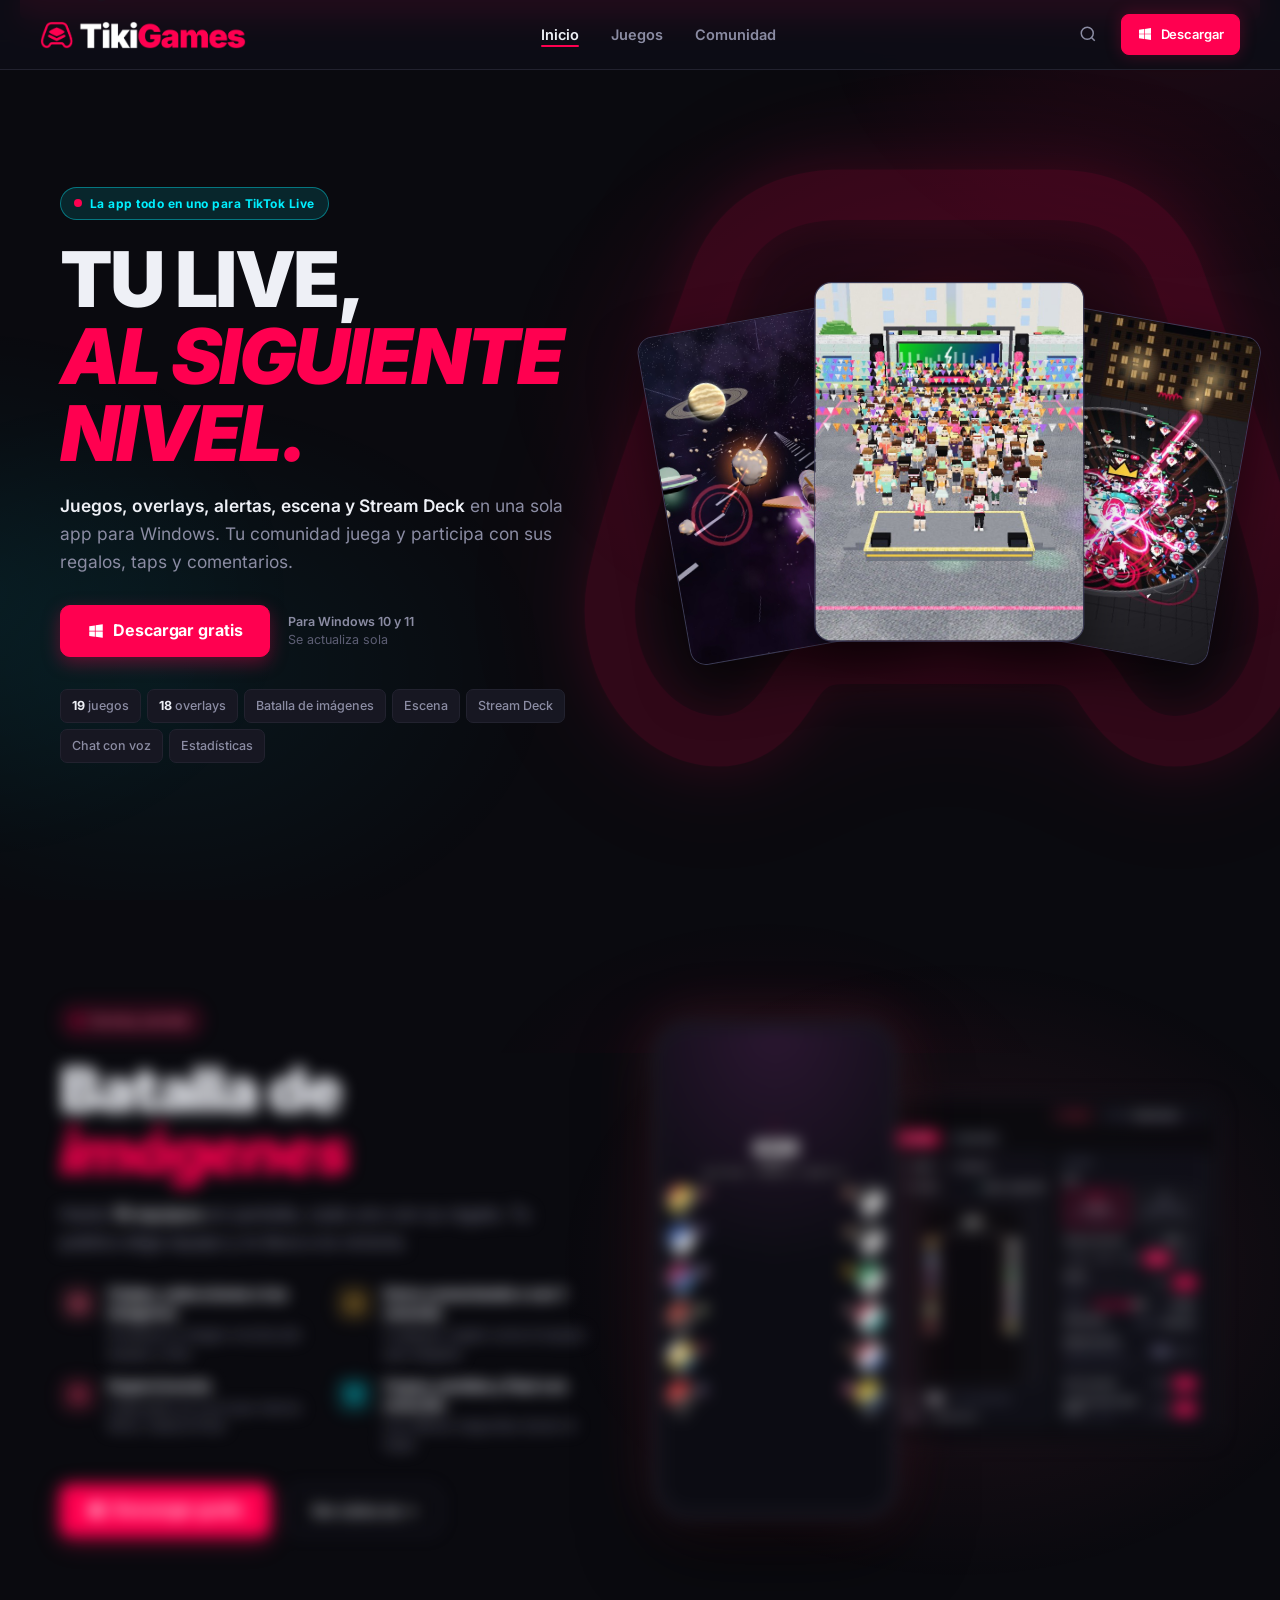
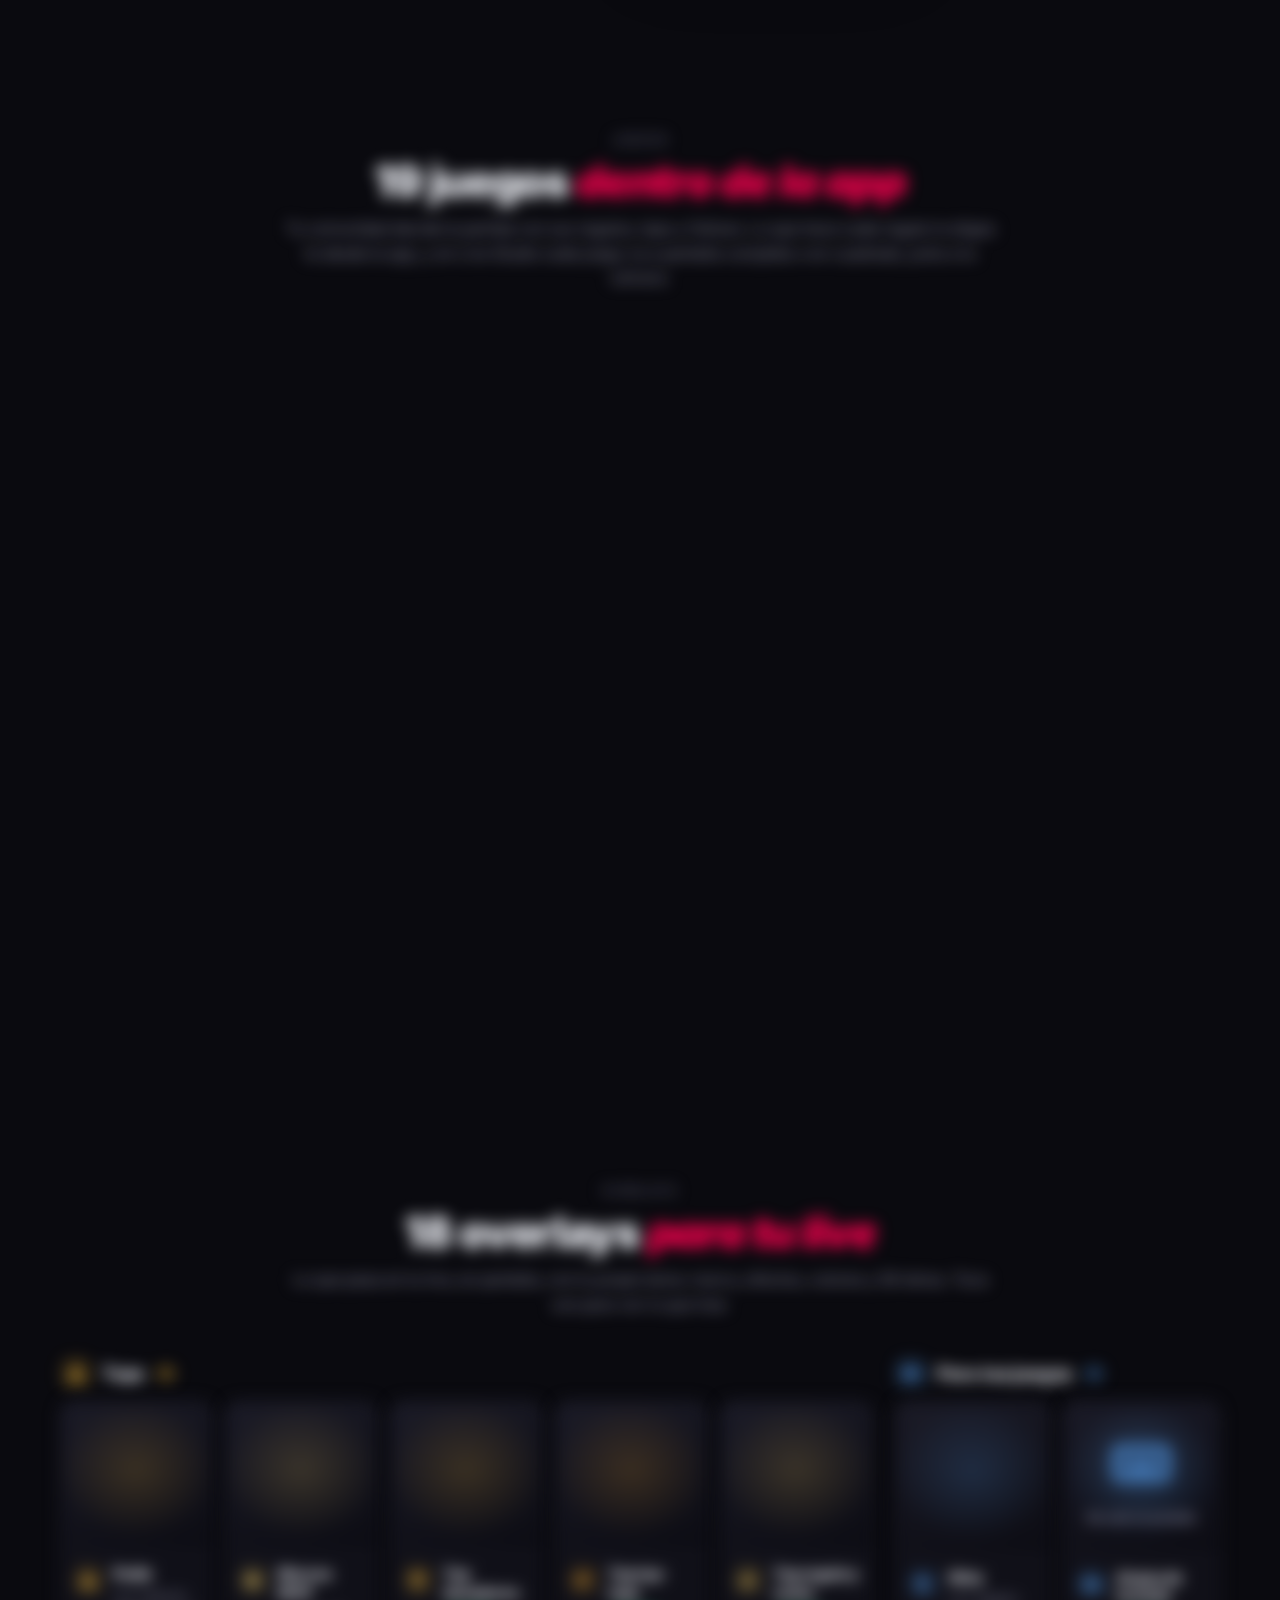
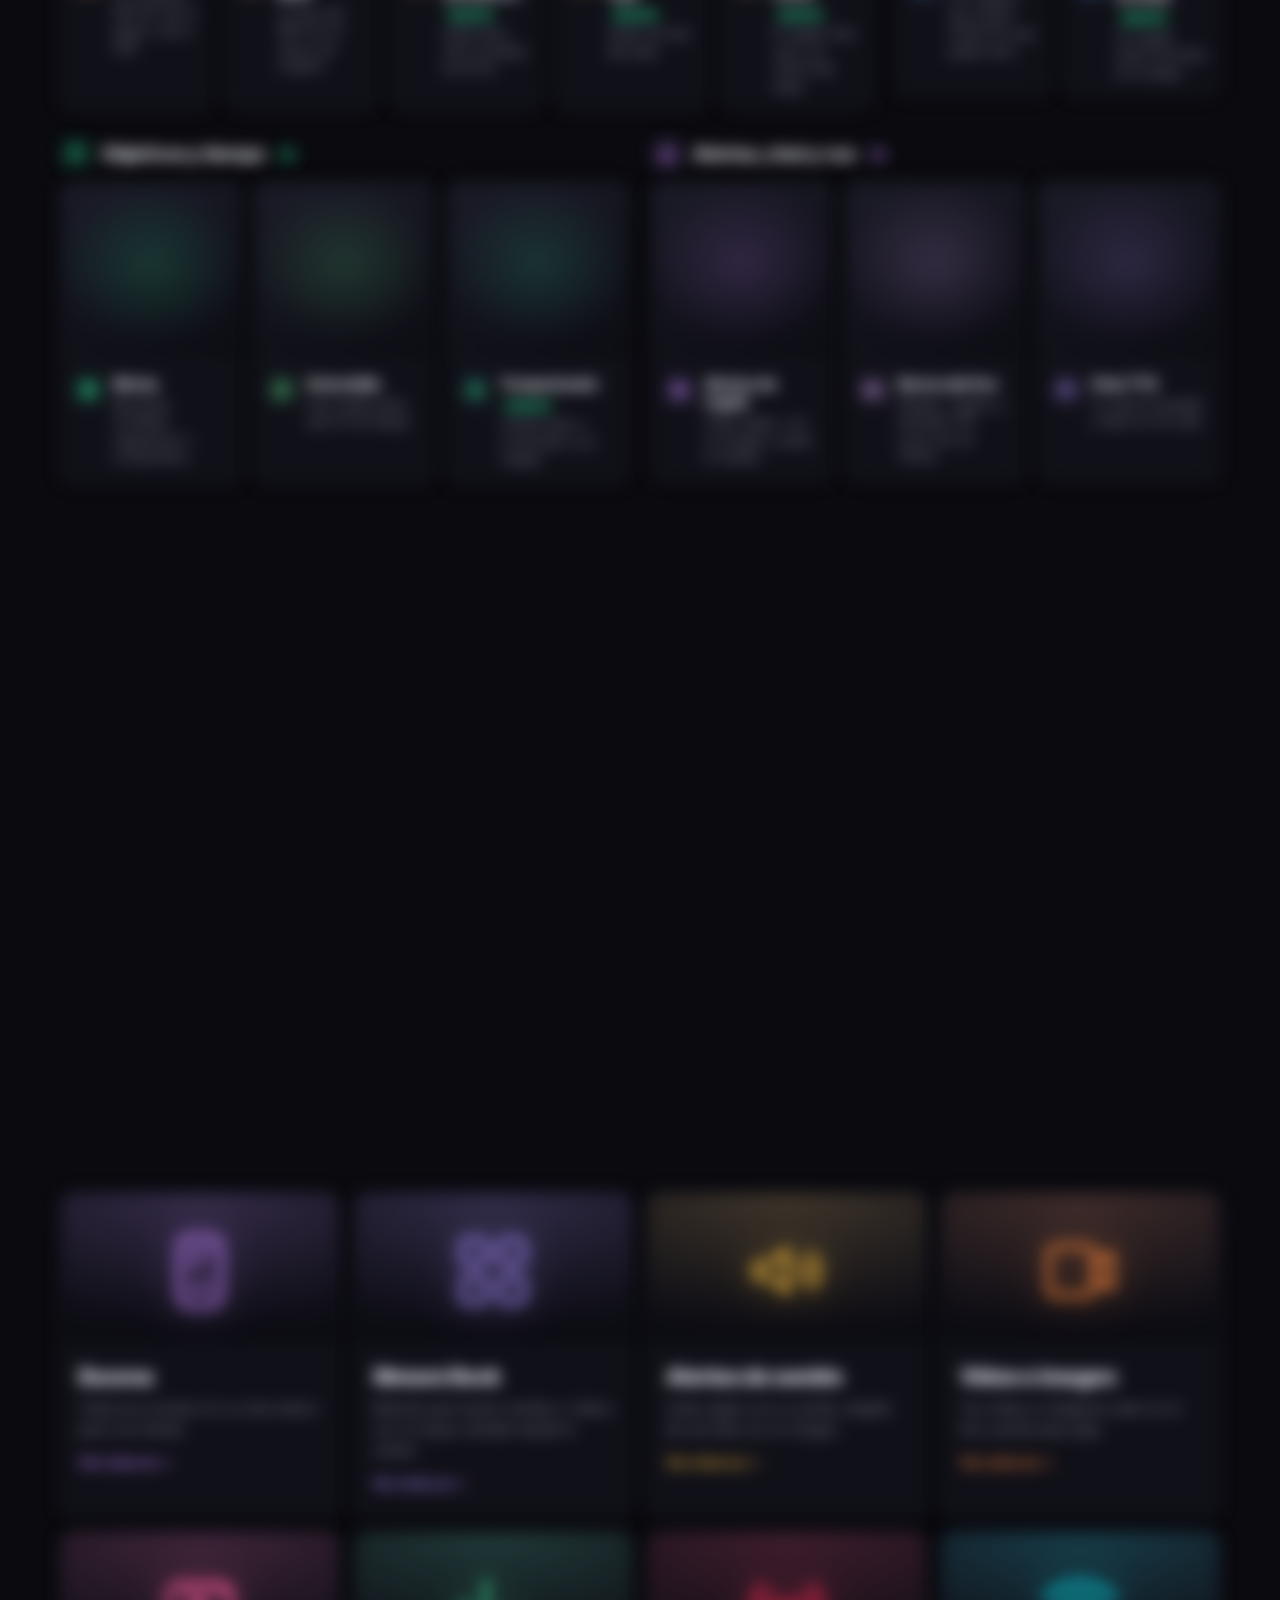
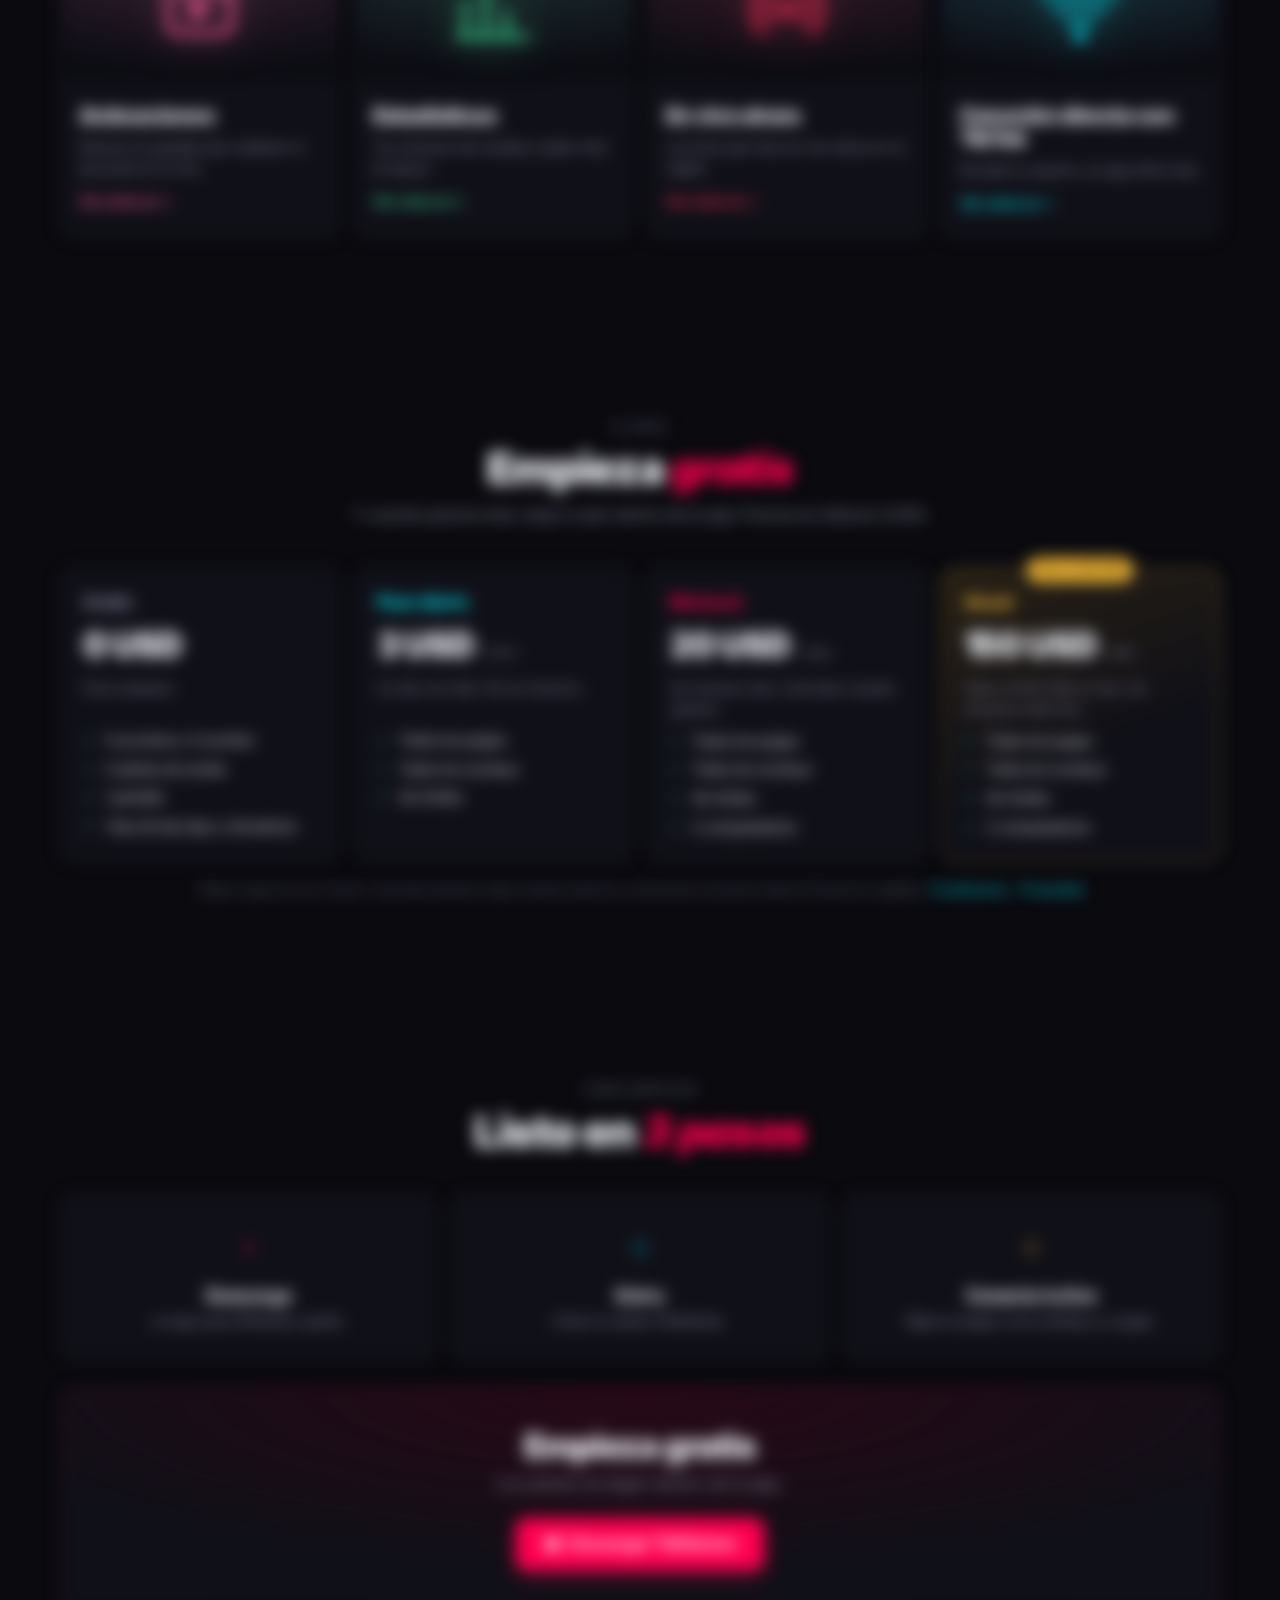
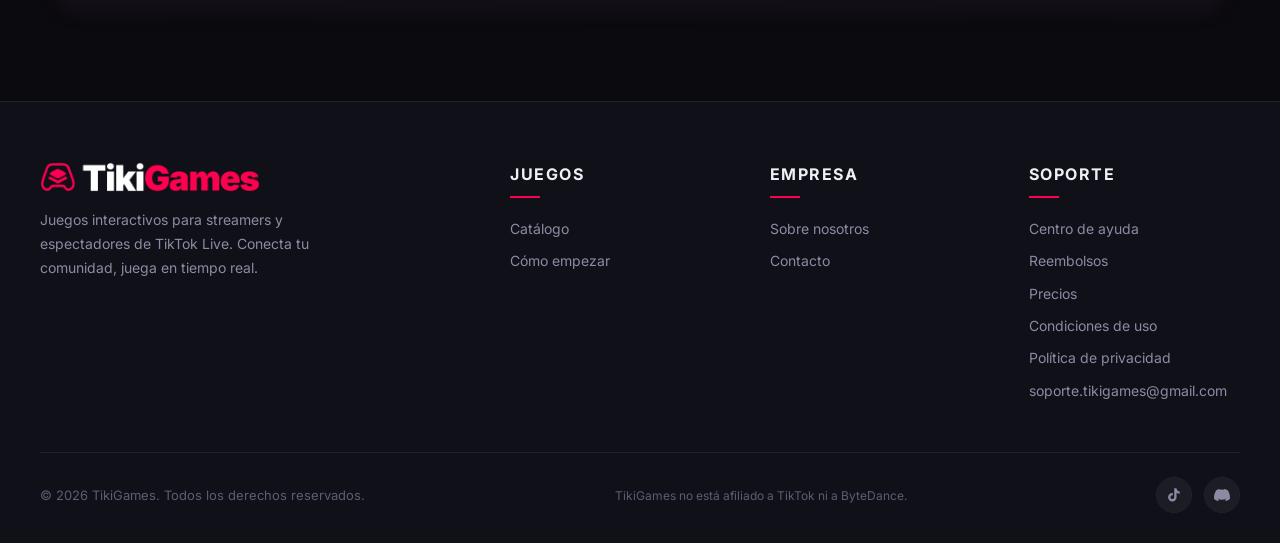
==== commit 4e754af1: "La web se pone al día sola con los juegos de la app La web lee la misma lista de juegos que usa la a" ====
--- a/index.html
+++ b/index.html
@@ -72,7 +72,7 @@
         <div class="p-nota"><b>Para Windows 10 y 11</b><br>Se actualiza sola</div>
       </div>
       <div class="p-chips reveal">
-        <span><b>19</b> juegos</span><span><b>18</b> overlays</span><span>Batalla de imágenes</span><span>Escena</span><span>Stream Deck</span><span>Chat con voz</span><span>Estadísticas</span>
+        <span><b data-n-juegos>19</b> juegos</span><span><b>18</b> overlays</span><span>Batalla de imágenes</span><span>Escena</span><span>Stream Deck</span><span>Chat con voz</span><span>Estadísticas</span>
       </div>
     </div>
     <div class="p-abanico reveal" aria-hidden="true" data-mv="abanico">
@@ -113,62 +113,14 @@
   <div class="portada-ancho">
     <div class="p-cabeza reveal">
       <small>Juegos</small>
-      <h2>19 juegos <em>dentro de la app</em></h2>
+      <h2><span data-n-juegos>19</span> juegos <em>dentro de la app</em></h2>
         <p>Tu comunidad decide la partida con sus regalos, taps y follows. Lo que hace cada regalo lo eliges tú desde la app, y en Live Studio cada juego va a pantalla completa o en cuadrado, junto a tu cámara.</p>
     </div>
-    <div class="p-juegos">
-        <a class="p-juego reveal" href="pages/catalogo.html#zumbaclass">
-          <img src="assets/img/portadas/portada-zumbaclass.jpg" alt="Zumba Class" loading="lazy" width="600" height="800" />
-          <span class="p-juego-nuevo">Nuevo</span>
-          <div class="p-juego-texto"><h3 class="jc-titulo">Zumba Class</h3><p>Una clase de zumba: cada regalo te mete a bailar.</p></div>
-        </a>
-        <a class="p-juego reveal" href="pages/catalogo.html#leavingearth">
-          <img src="assets/img/portadas/portada-leavingearth.jpg" alt="Leaving Earth" loading="lazy" width="600" height="800" />
-          <span class="p-juego-nuevo">Nuevo</span>
-          <div class="p-juego-texto"><h3 class="jc-titulo">Leaving Earth</h3><p>Un viaje al espacio: el chat sube al cohete y esquiva asteroides.</p></div>
-        </a>
-        <a class="p-juego reveal" href="pages/catalogo.html#weddingparty">
-          <img src="assets/img/portadas/portada-weddingparty.jpg" alt="Wedding Party" loading="lazy" width="600" height="800" />
-          <span class="p-juego-nuevo">Nuevo</span>
-          <div class="p-juego-texto"><h3 class="jc-titulo">Wedding Party</h3><p>La fiesta de la boda: cada regalo da un papel en la fiesta.</p></div>
-        </a>
-        <a class="p-juego reveal" href="pages/catalogo.html#futbolito">
-          <img src="assets/img/portadas/portada-futbolito.jpg" alt="Futbolito" loading="lazy" width="600" height="800" />
-          <span class="p-juego-nuevo">Nuevo</span>
-          <div class="p-juego-texto"><h3 class="jc-titulo">Futbolito</h3><p>Una mesa de futbolito: los taps patean y los regalos lanzan poderes.</p></div>
-        </a>
-        <a class="p-juego reveal" href="pages/catalogo.html#neonrace">
-          <img src="assets/img/portadas/portada-neonrace.jpg" alt="Neon Race" loading="lazy" width="600" height="800" />
-          <span class="p-juego-nuevo">Nuevo</span>
-          <div class="p-juego-texto"><h3 class="jc-titulo">Neon Race</h3><p>Motos de luz en una ciudad de neón, de noche.</p></div>
-        </a>
-        <a class="p-juego reveal" href="pages/catalogo.html#parchis">
-          <img src="assets/img/portadas/portada-parchis.jpg" alt="Parchís" loading="lazy" width="600" height="800" />
-          <span class="p-juego-nuevo">Nuevo</span>
-          <div class="p-juego-texto"><h3 class="jc-titulo">Parchís</h3><p>Carrera de figuritas en un parqués 3D sobre la mesa.</p></div>
-        </a>
-        <a class="p-juego reveal" href="pages/catalogo.html#worldmap">
-          <img src="assets/img/portadas/portada-worldmap.jpg" alt="World Map" loading="lazy" width="600" height="800" />
-          <span class="p-juego-nuevo">Nuevo</span>
-          <div class="p-juego-texto"><h3 class="jc-titulo">World Map</h3><p>El mundo en 100 zonas que se pintan a punta de regalos.</p></div>
-        </a>
-        <a class="p-juego reveal" href="pages/catalogo.html#trompobattle">
-          <img src="assets/img/portadas/portada-trompobattle.jpg" alt="Trompo Battle" loading="lazy" width="600" height="800" />
-          <div class="p-juego-texto"><h3 class="jc-titulo">Trompo Battle</h3><p>Todos contra todos: cada persona del directo con su trompo.</p></div>
-        </a>
-        <a class="p-juego reveal" href="pages/catalogo.html#donttouchwater">
-          <img src="assets/img/portadas/portada-donttouchwater.jpg" alt="Don’t Touch the Water" loading="lazy" width="600" height="800" />
-          <div class="p-juego-texto"><h3 class="jc-titulo">Don’t Touch the Water</h3><p>Parkour a oscuras: si tocas el agua, algo viene a por ti.</p></div>
-        </a>
-        <a class="p-juego reveal" href="pages/catalogo.html#poolcleaning">
-          <img src="assets/img/portadas/portada-poolcleaning.jpg" alt="Pool Cleaning" loading="lazy" width="600" height="800" />
-          <div class="p-juego-texto"><h3 class="jc-titulo">Pool Cleaning</h3><p>Una piscina con un millón de bolas: los regalos la llenan o la vacían.</p></div>
-        </a>
-      </div>
+    <div class="p-juegos" id="p-juegos"></div>
       <div class="p-juegos-pie reveal">
-      <span>Los 19 vienen dentro de la app TikiGames</span>
+      <span>Los <span data-n-juegos>19</span> vienen dentro de la app TikiGames</span>
       <a class="btn btn-primary btn-descargar" href="https://github.com/davidrocaCOL/tikigames/releases/latest/download/TikiGames-Instalador.exe"><svg class="icono-windows" width="16" height="16" viewBox="0 0 24 24" fill="currentColor" aria-hidden="true"><path d="M3 5.5 10.5 4.5v7H3zM11.5 4.4 21 3v8.5h-9.5zM3 12.5h7.5v7L3 18.5zM11.5 12.5H21V21l-9.5-1.4z"/></svg><span>Descargar</span></a>
-      <a class="btn btn-outline" href="pages/catalogo.html">Ver los 19 juegos →</a>
+      <a class="btn btn-outline" href="pages/catalogo.html">Ver los <span data-n-juegos>19</span> juegos →</a>
     </div>
   </div>
 </section>
@@ -351,9 +303,11 @@
 
 <script src="js/00-menu.js?v=20"></script>
 <script src="js/01-buscador.js?v=20"></script>
+<script src="js/05a-juegos-datos.js?v=24"></script>
+<script src="js/05b-juegos-portada.js?v=24"></script>
 <script src="js/07-funciones.js?v=22"></script>
 <script src="js/09-overlays.js?v=23"></script>
-<script src="js/02-animaciones.js?v=20"></script>
+<script src="js/02-animaciones.js?v=24"></script>
 <script src="js/08-luces.js?v=20"></script>
 <script src="js/03-interfaz.js?v=21"></script>
 <script src="js/04-idioma.js?v=21"></script>
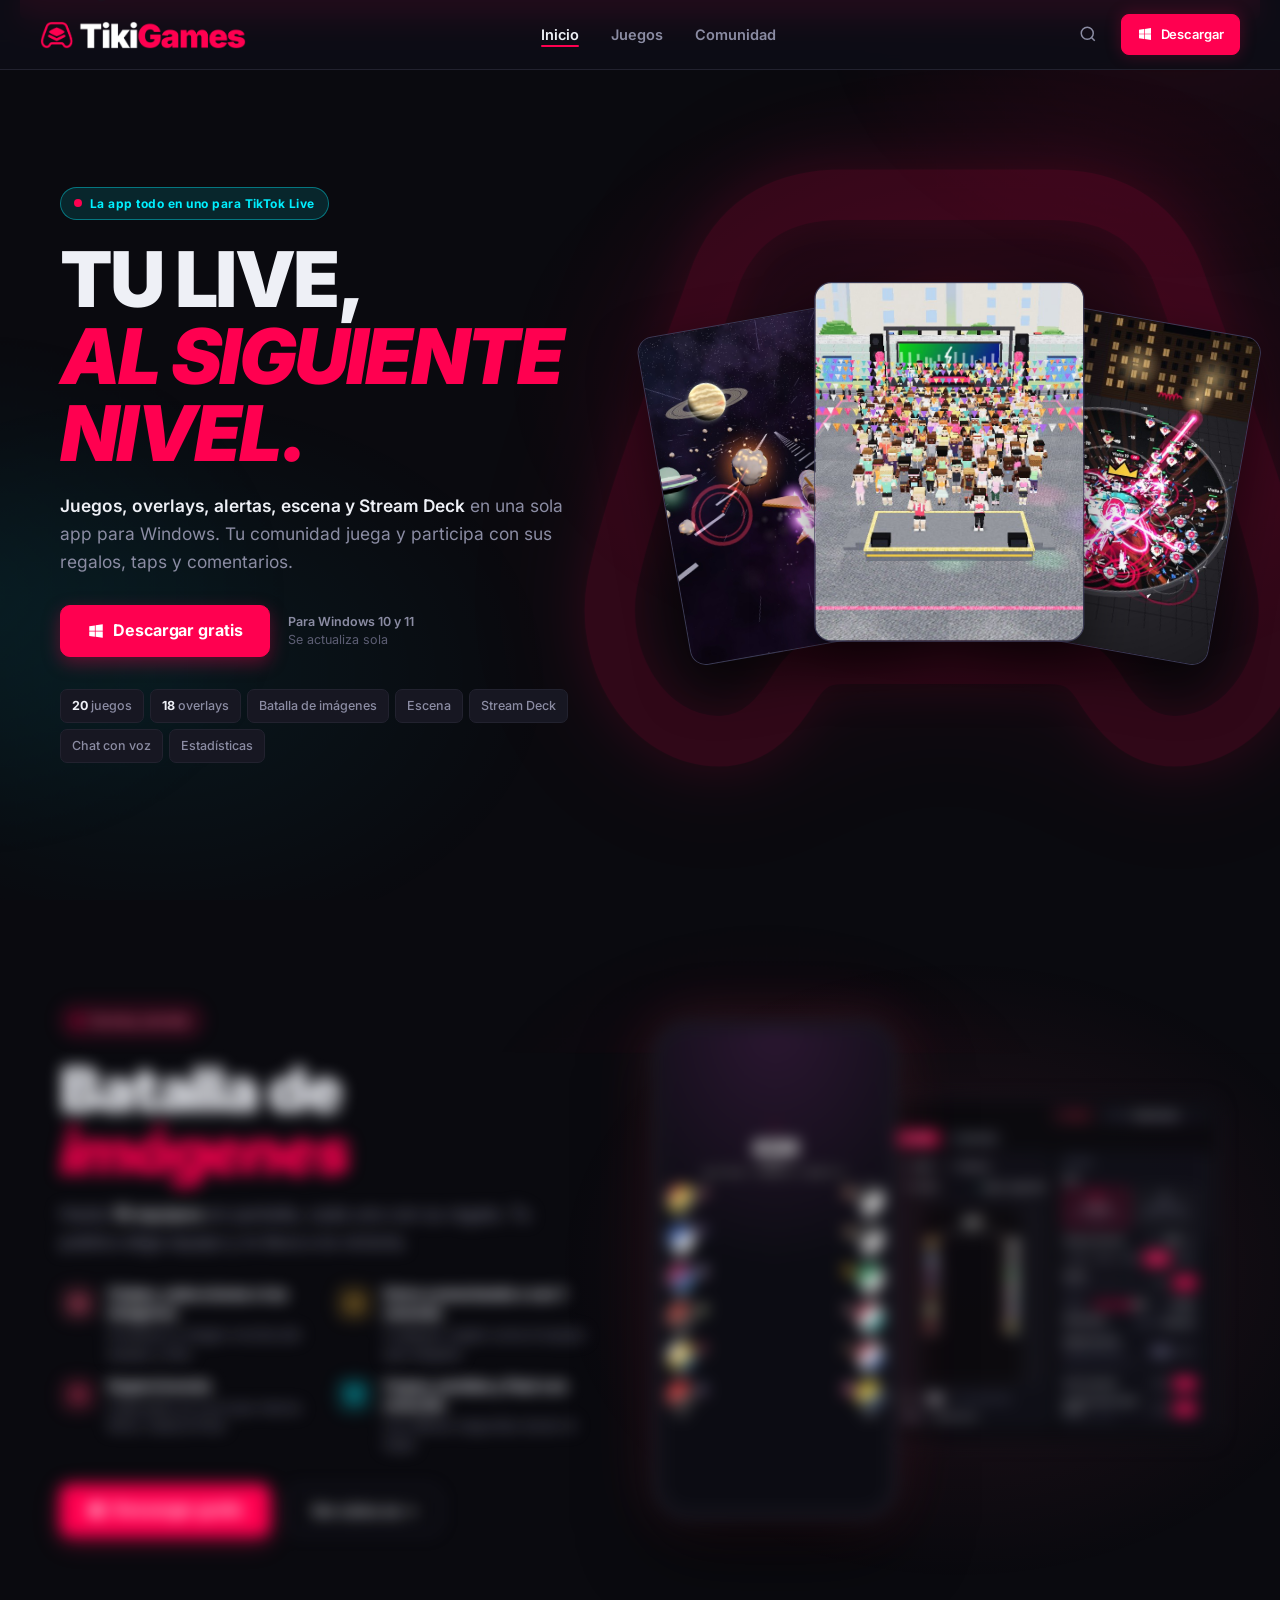
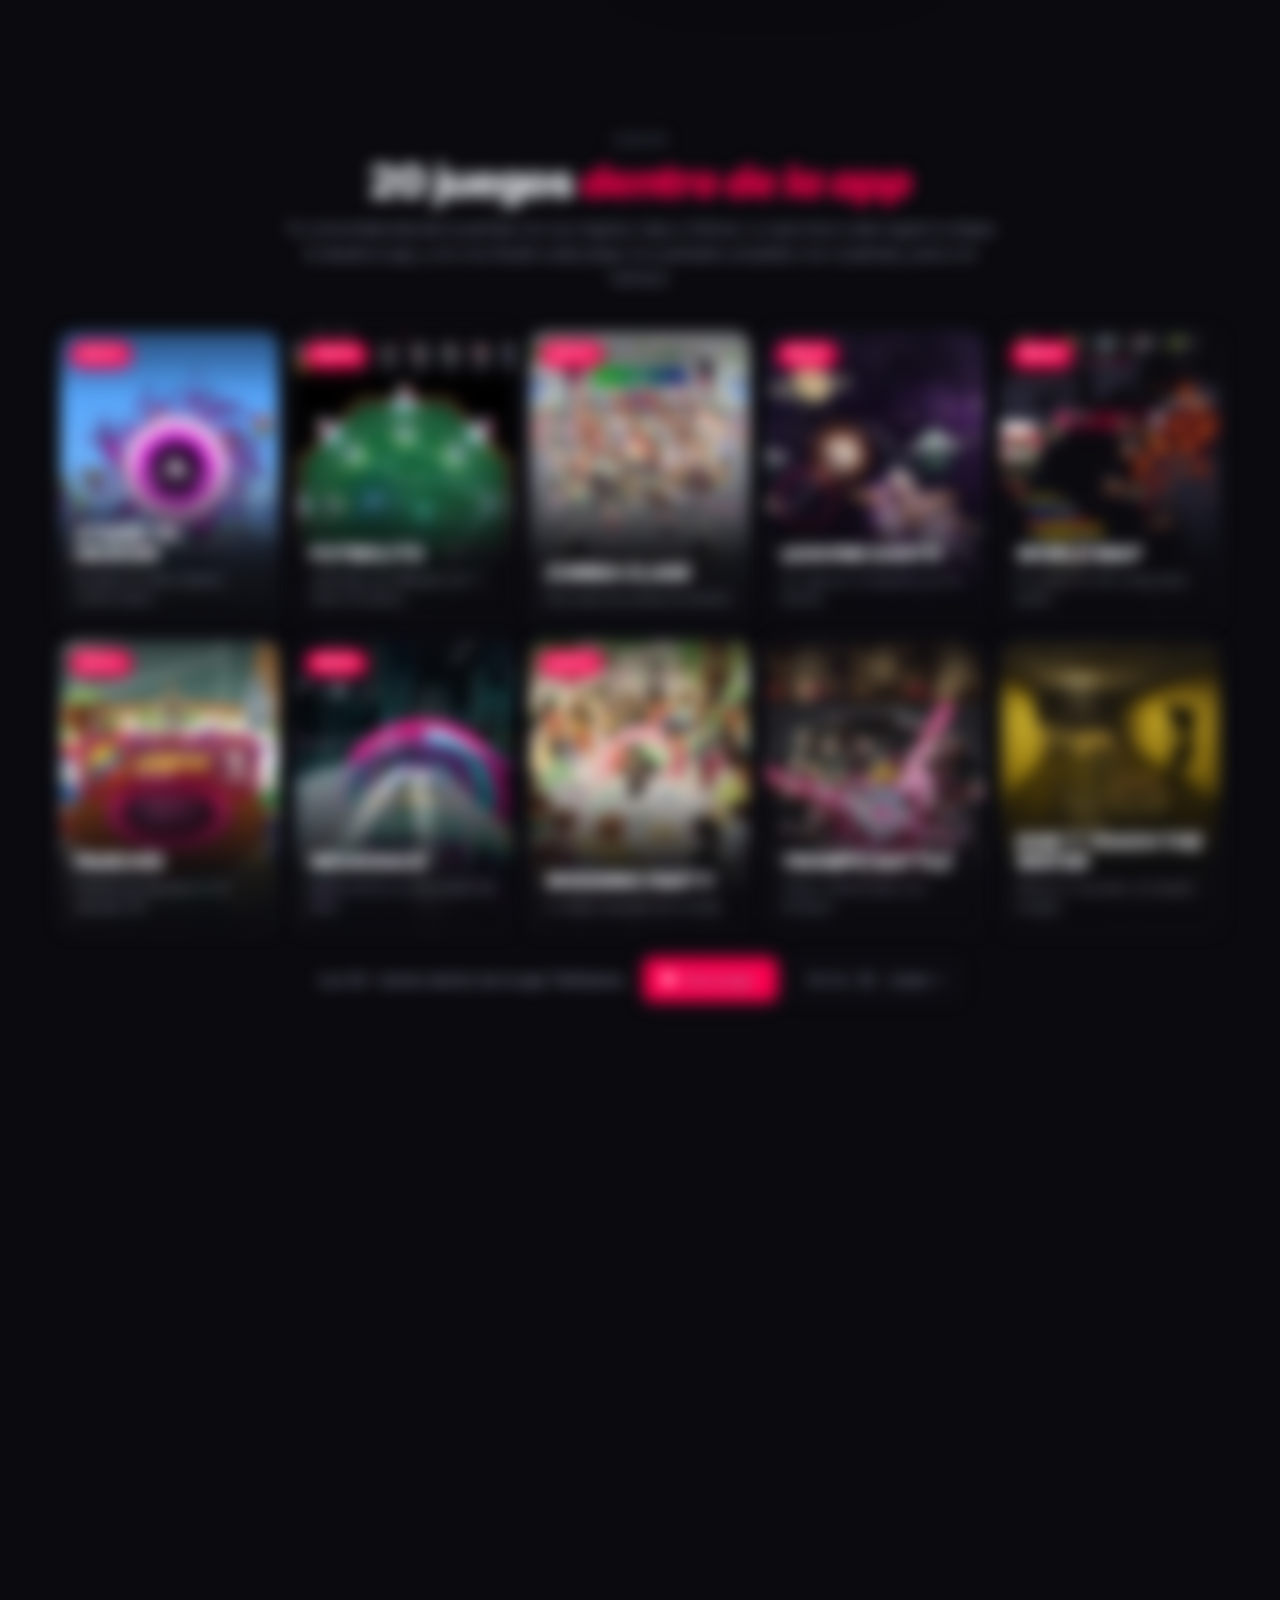
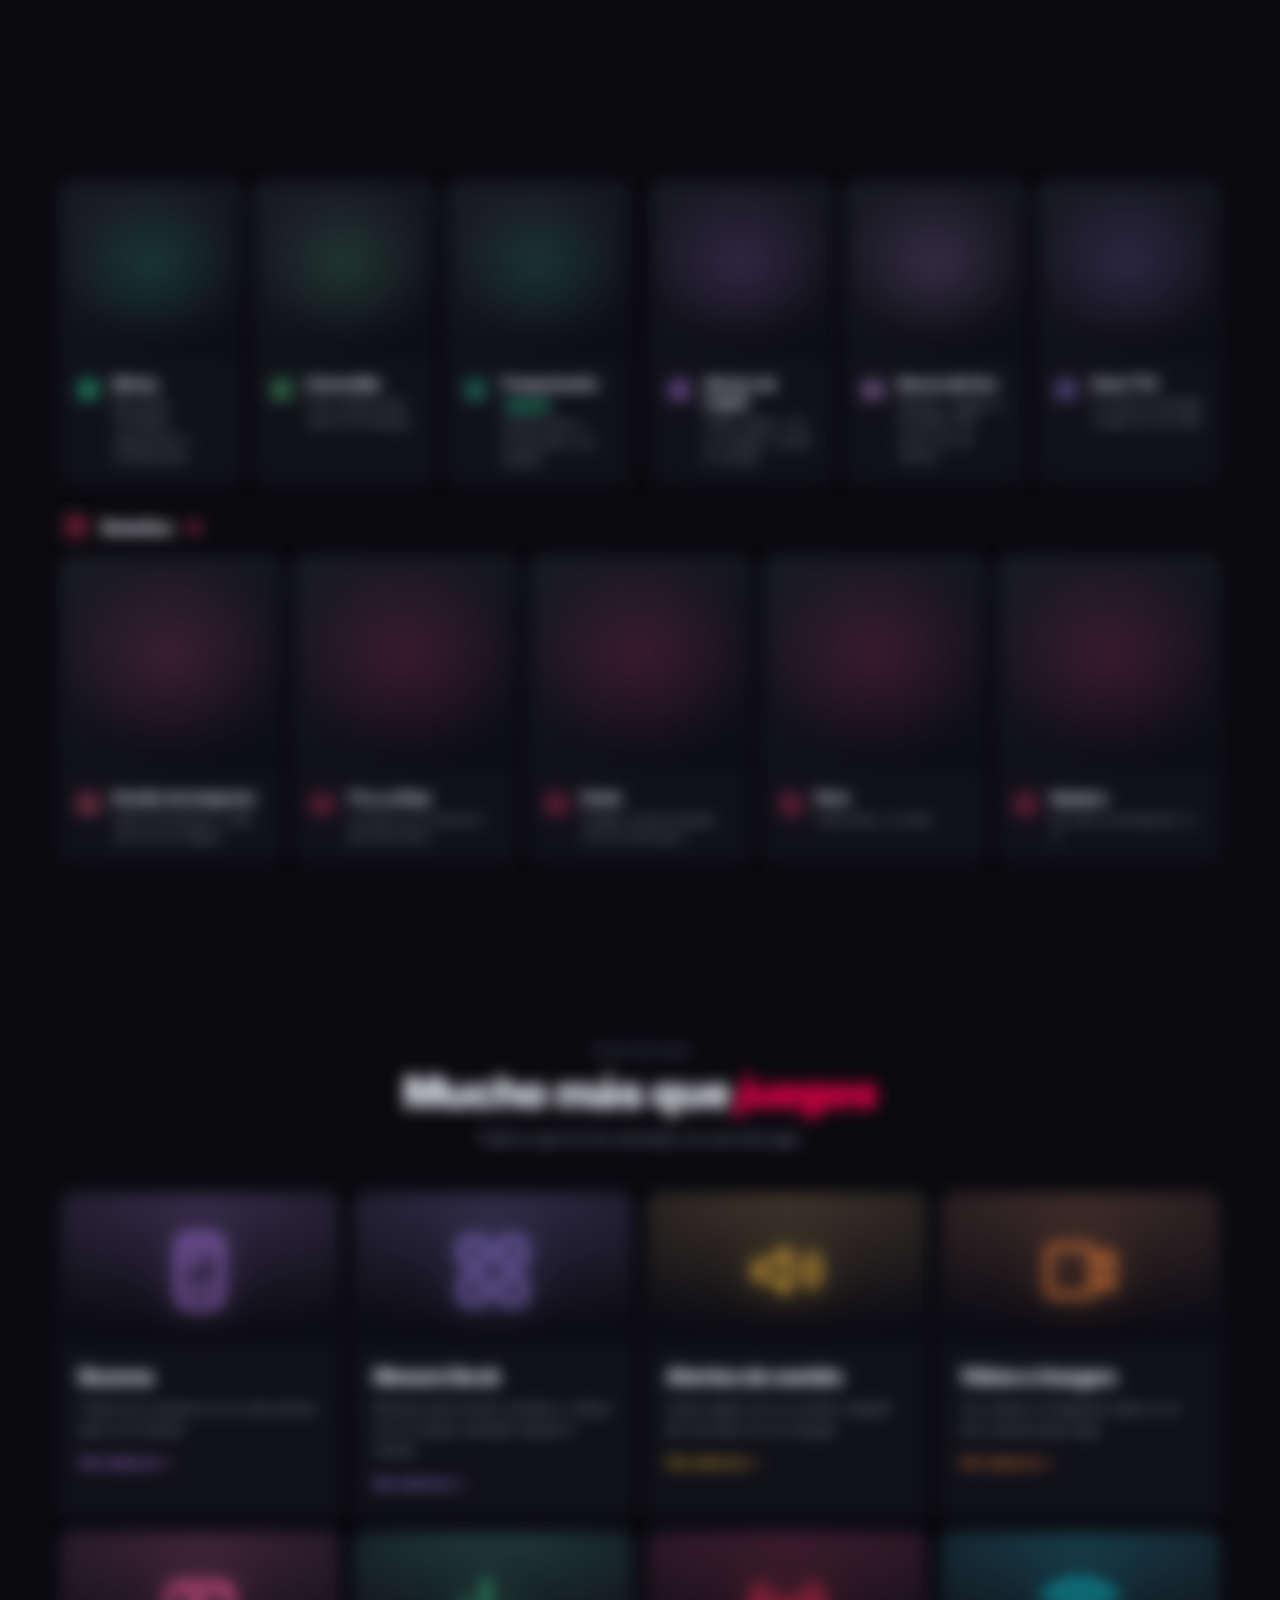
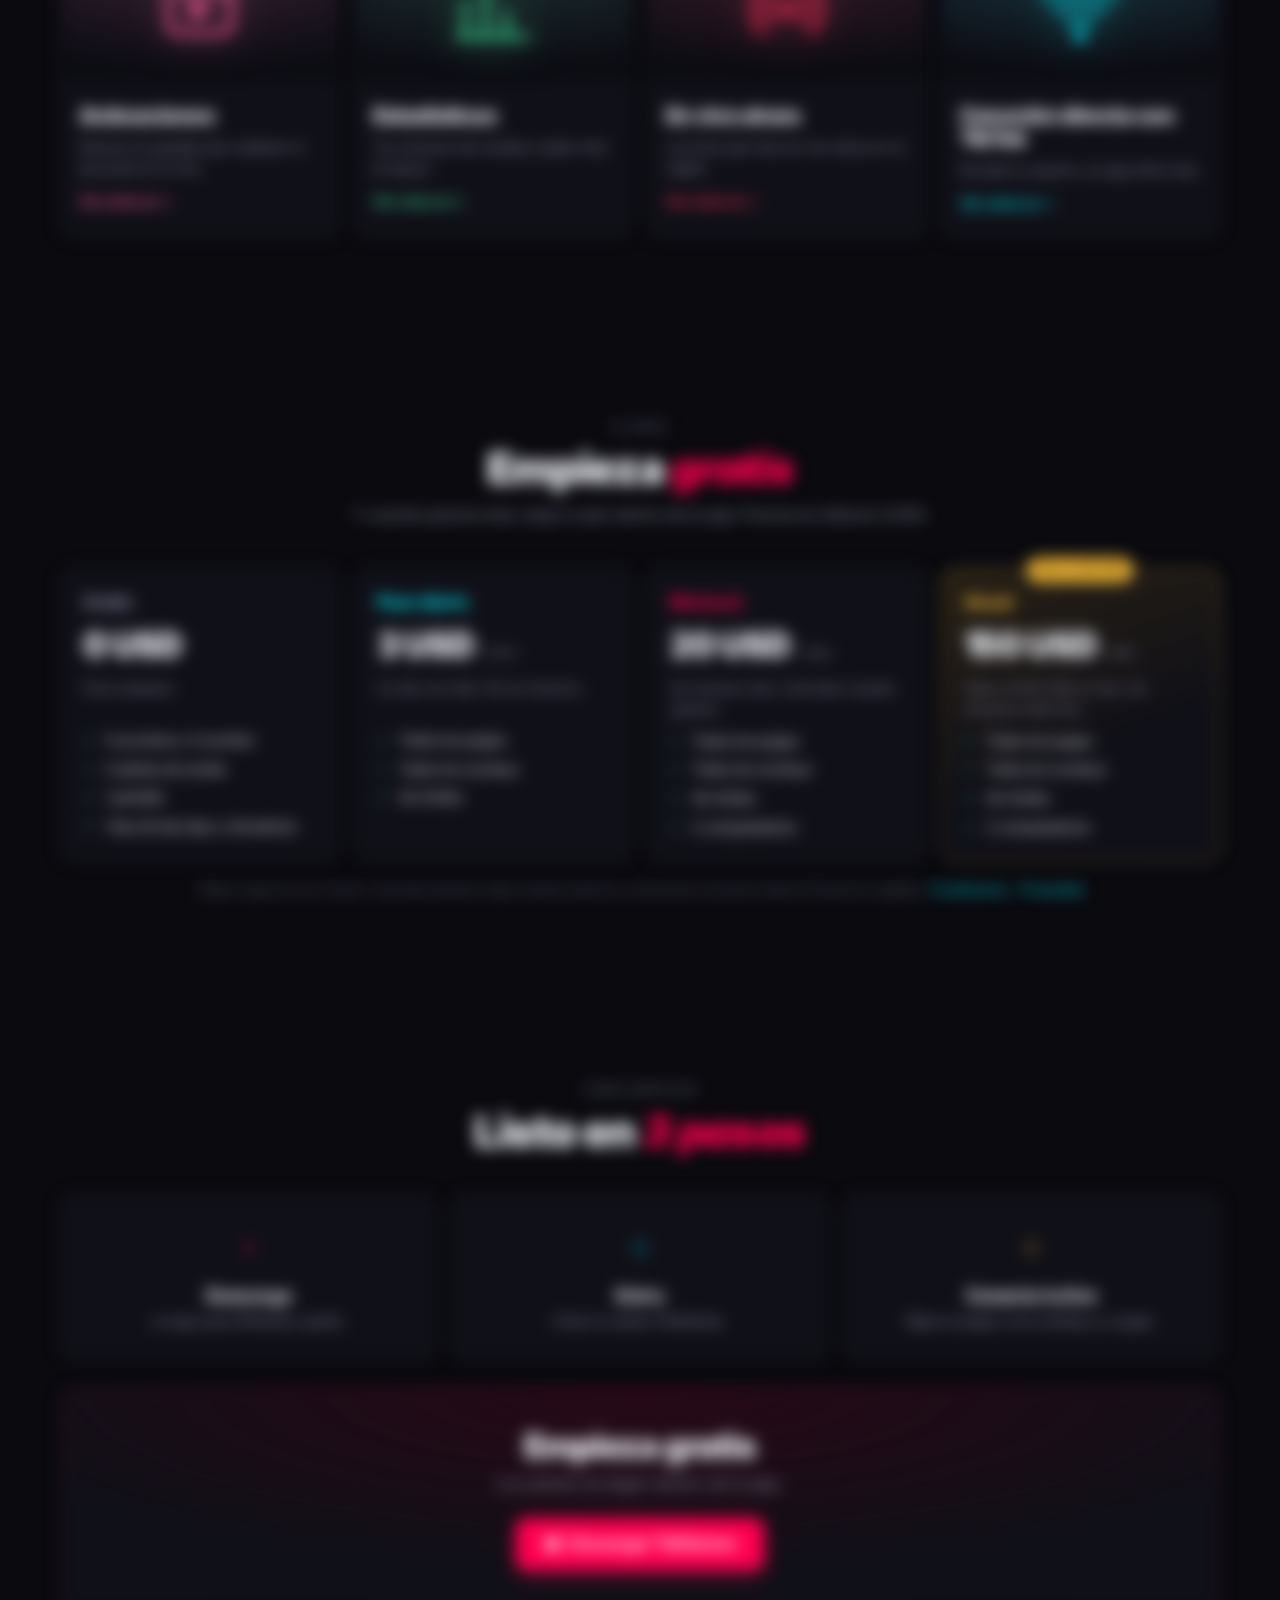
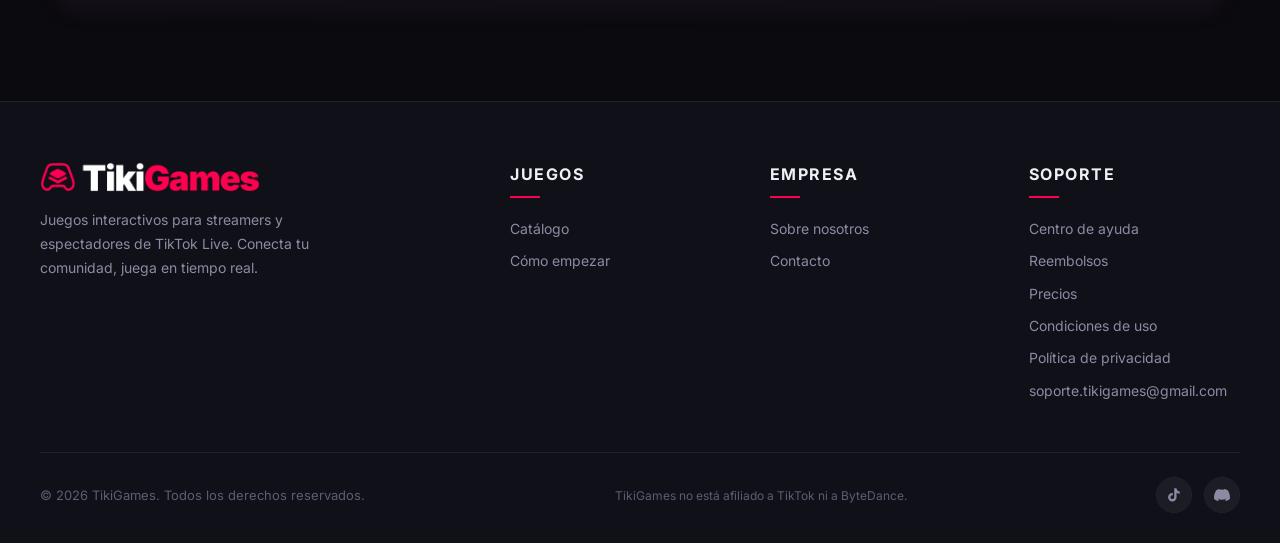
==== commit 6041e468: "La web al día con la app 1.2.50: Stairs to Heaven y sus novedades - Juego nuevo: Stairs to Heaven (B" ====
--- a/index.html
+++ b/index.html
@@ -303,7 +303,7 @@
 
 <script src="js/00-menu.js?v=20"></script>
 <script src="js/01-buscador.js?v=20"></script>
-<script src="js/05a-juegos-datos.js?v=24"></script>
+<script src="js/05a-juegos-datos.js?v=25"></script>
 <script src="js/05b-juegos-portada.js?v=24"></script>
 <script src="js/07-funciones.js?v=22"></script>
 <script src="js/09-overlays.js?v=23"></script>
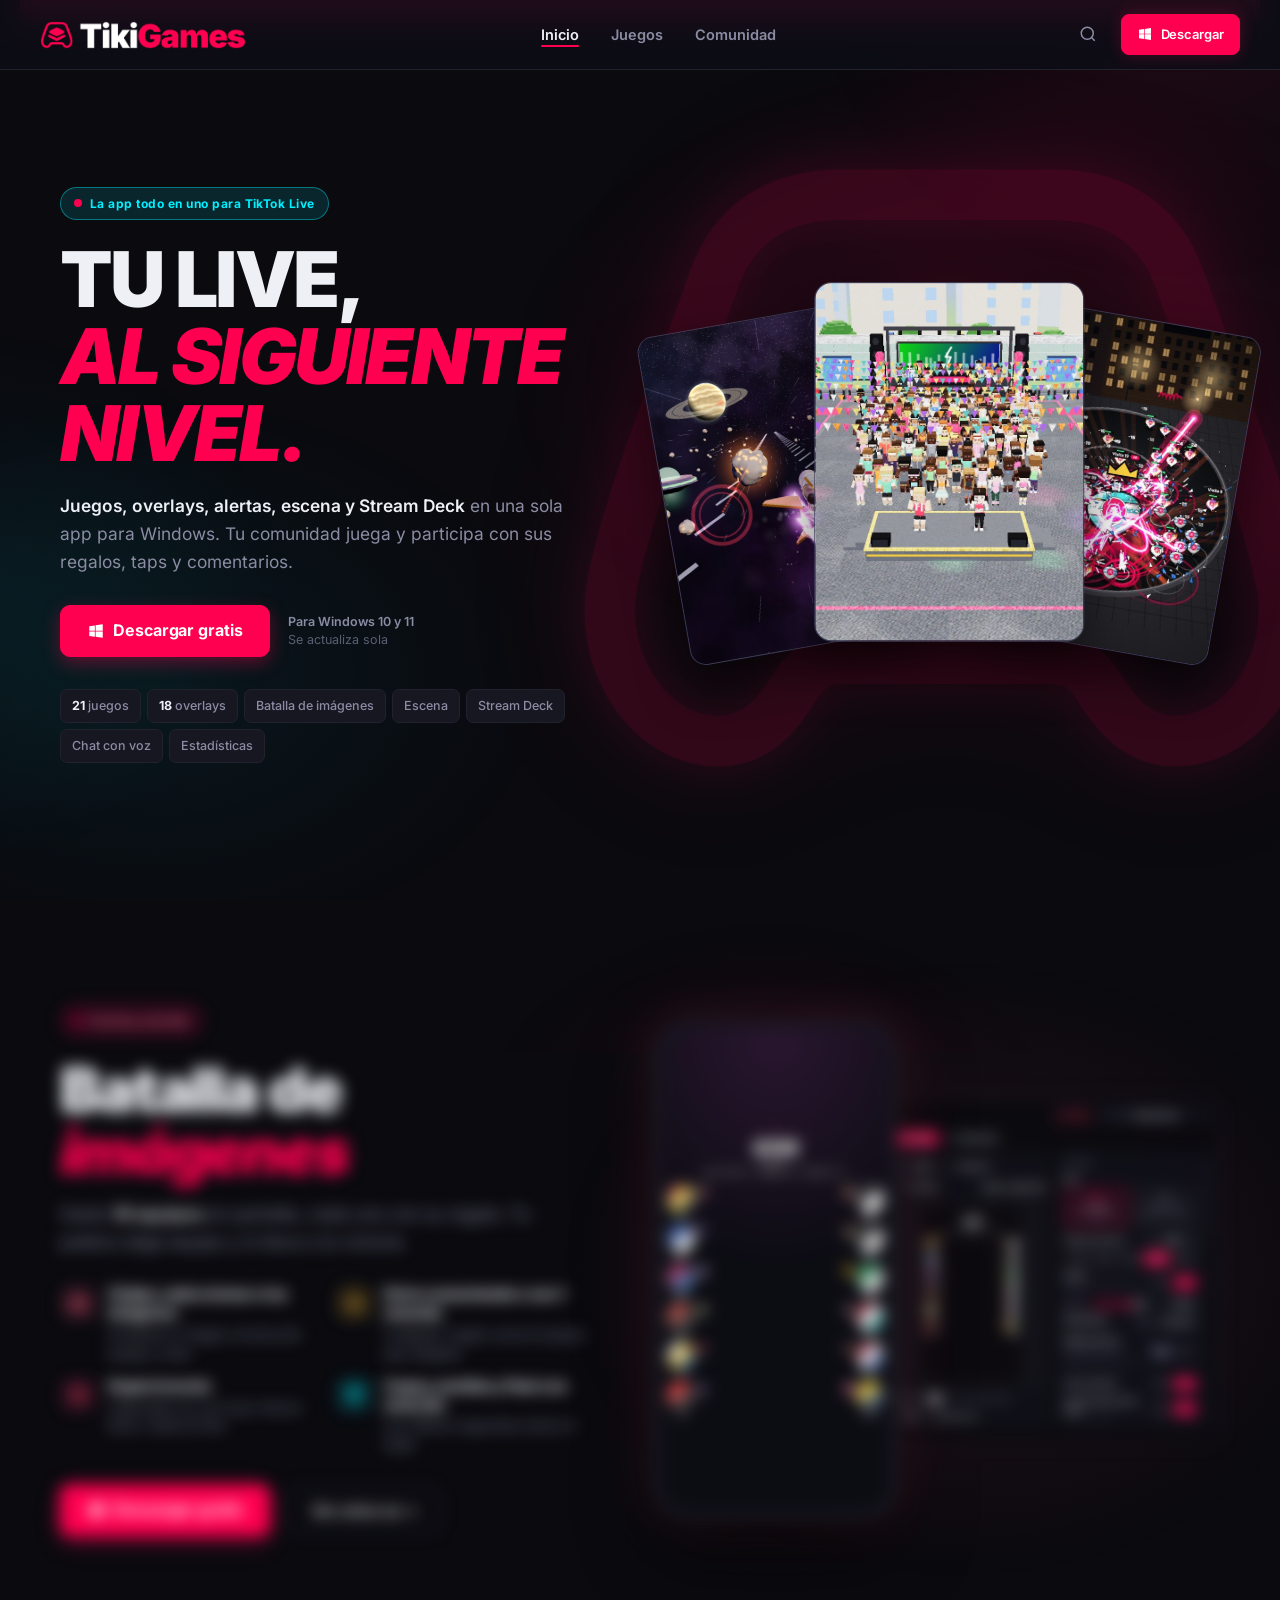
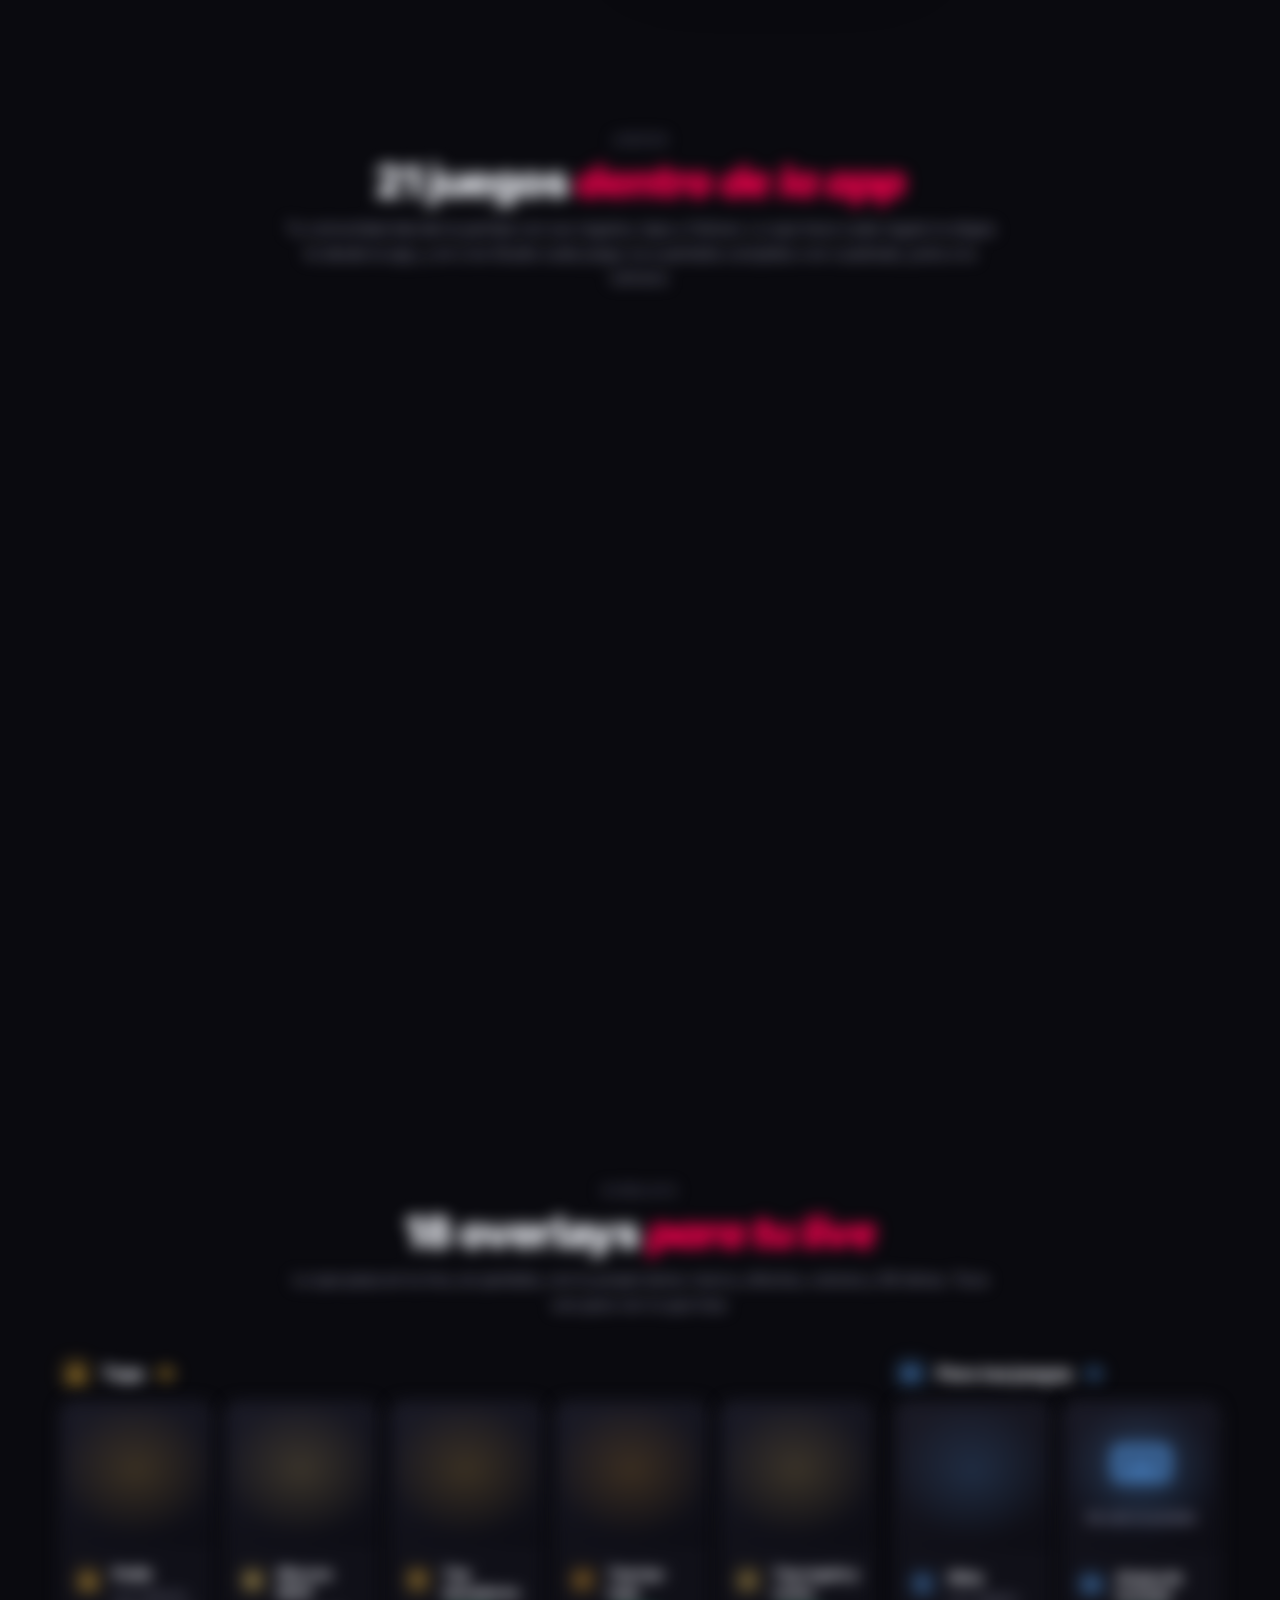
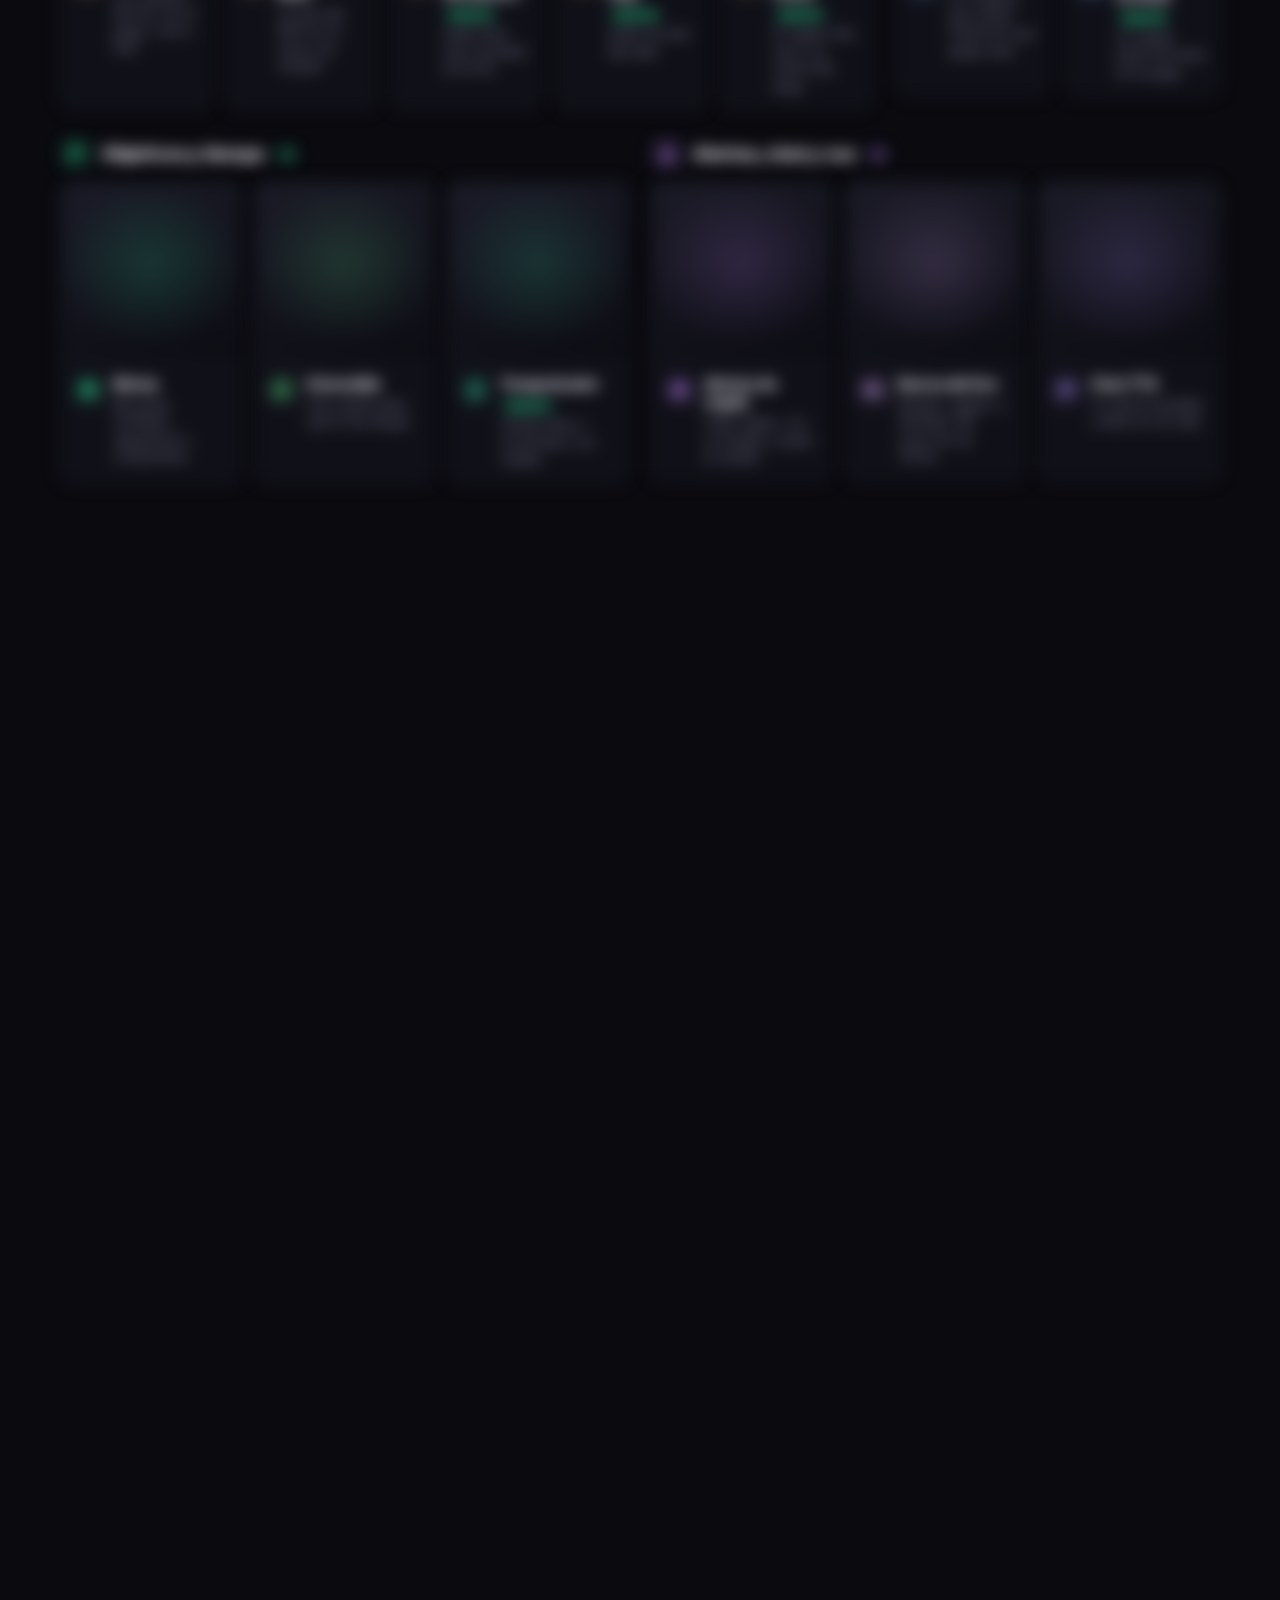
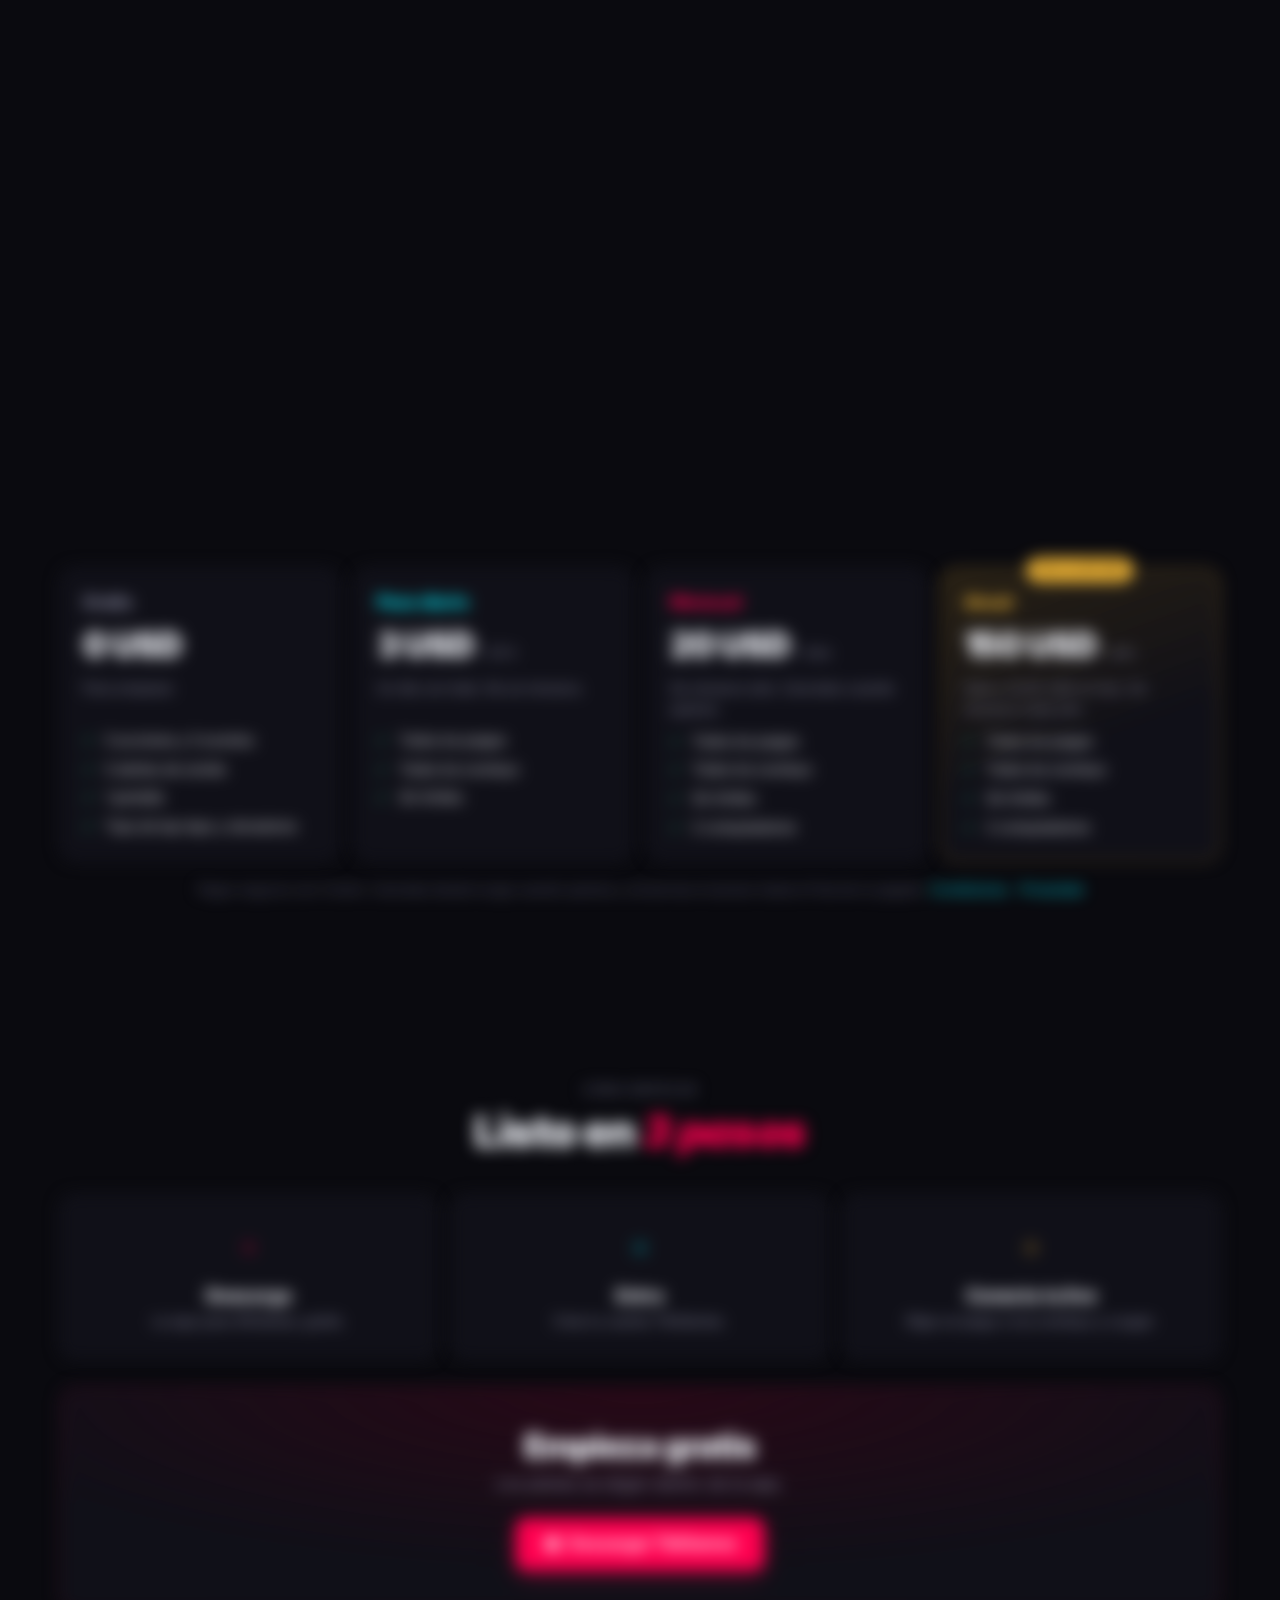
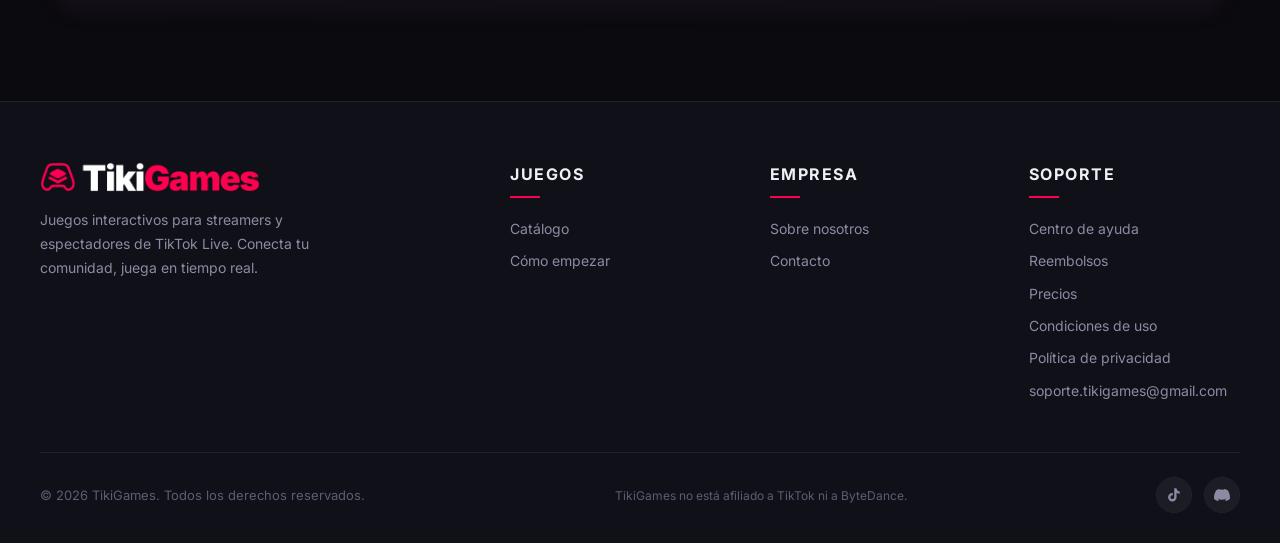
==== commit 6fb7c99c: "La web al día con la app 1.2.54: World Map 3D y sus novedades Co-Authored-By: Claude <noreply@anthro" ====
--- a/index.html
+++ b/index.html
@@ -303,7 +303,7 @@
 
 <script src="js/00-menu.js?v=20"></script>
 <script src="js/01-buscador.js?v=20"></script>
-<script src="js/05a-juegos-datos.js?v=25"></script>
+<script src="js/05a-juegos-datos.js?v=26"></script>
 <script src="js/05b-juegos-portada.js?v=24"></script>
 <script src="js/07-funciones.js?v=22"></script>
 <script src="js/09-overlays.js?v=23"></script>
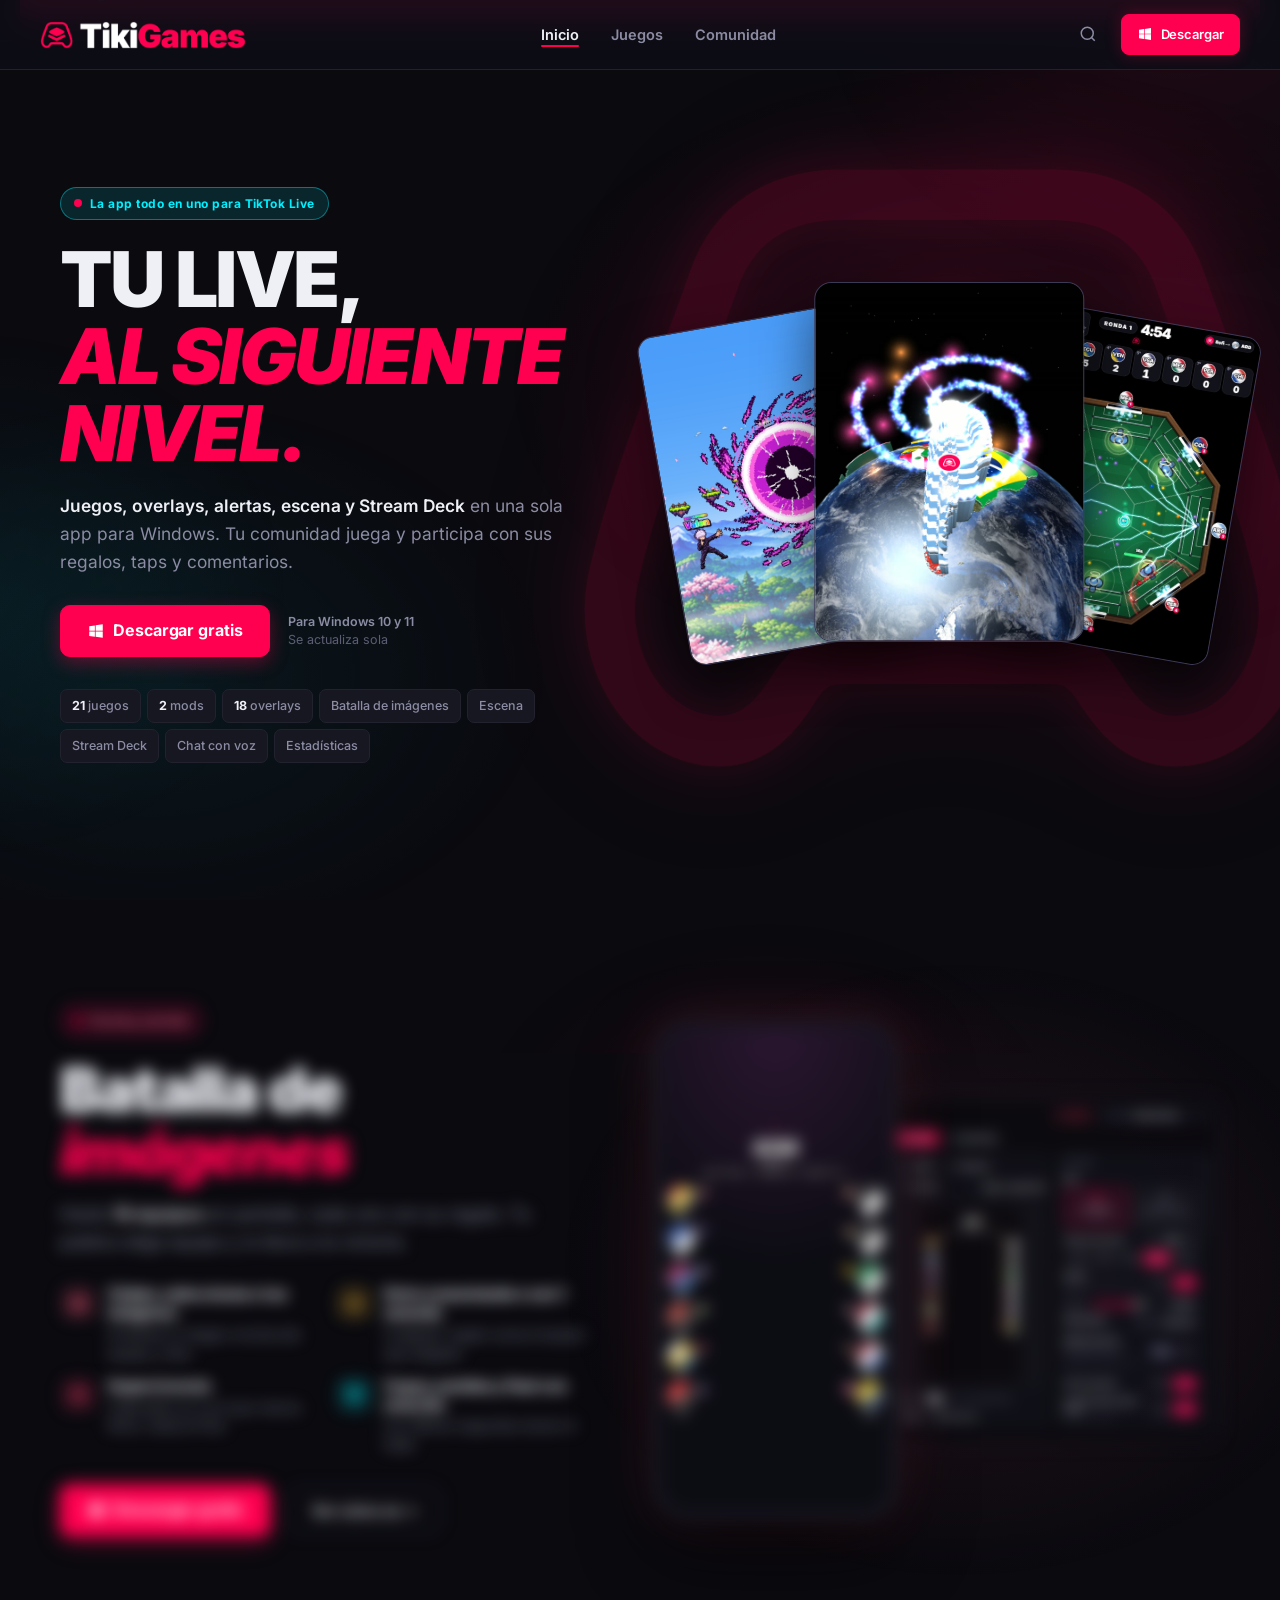
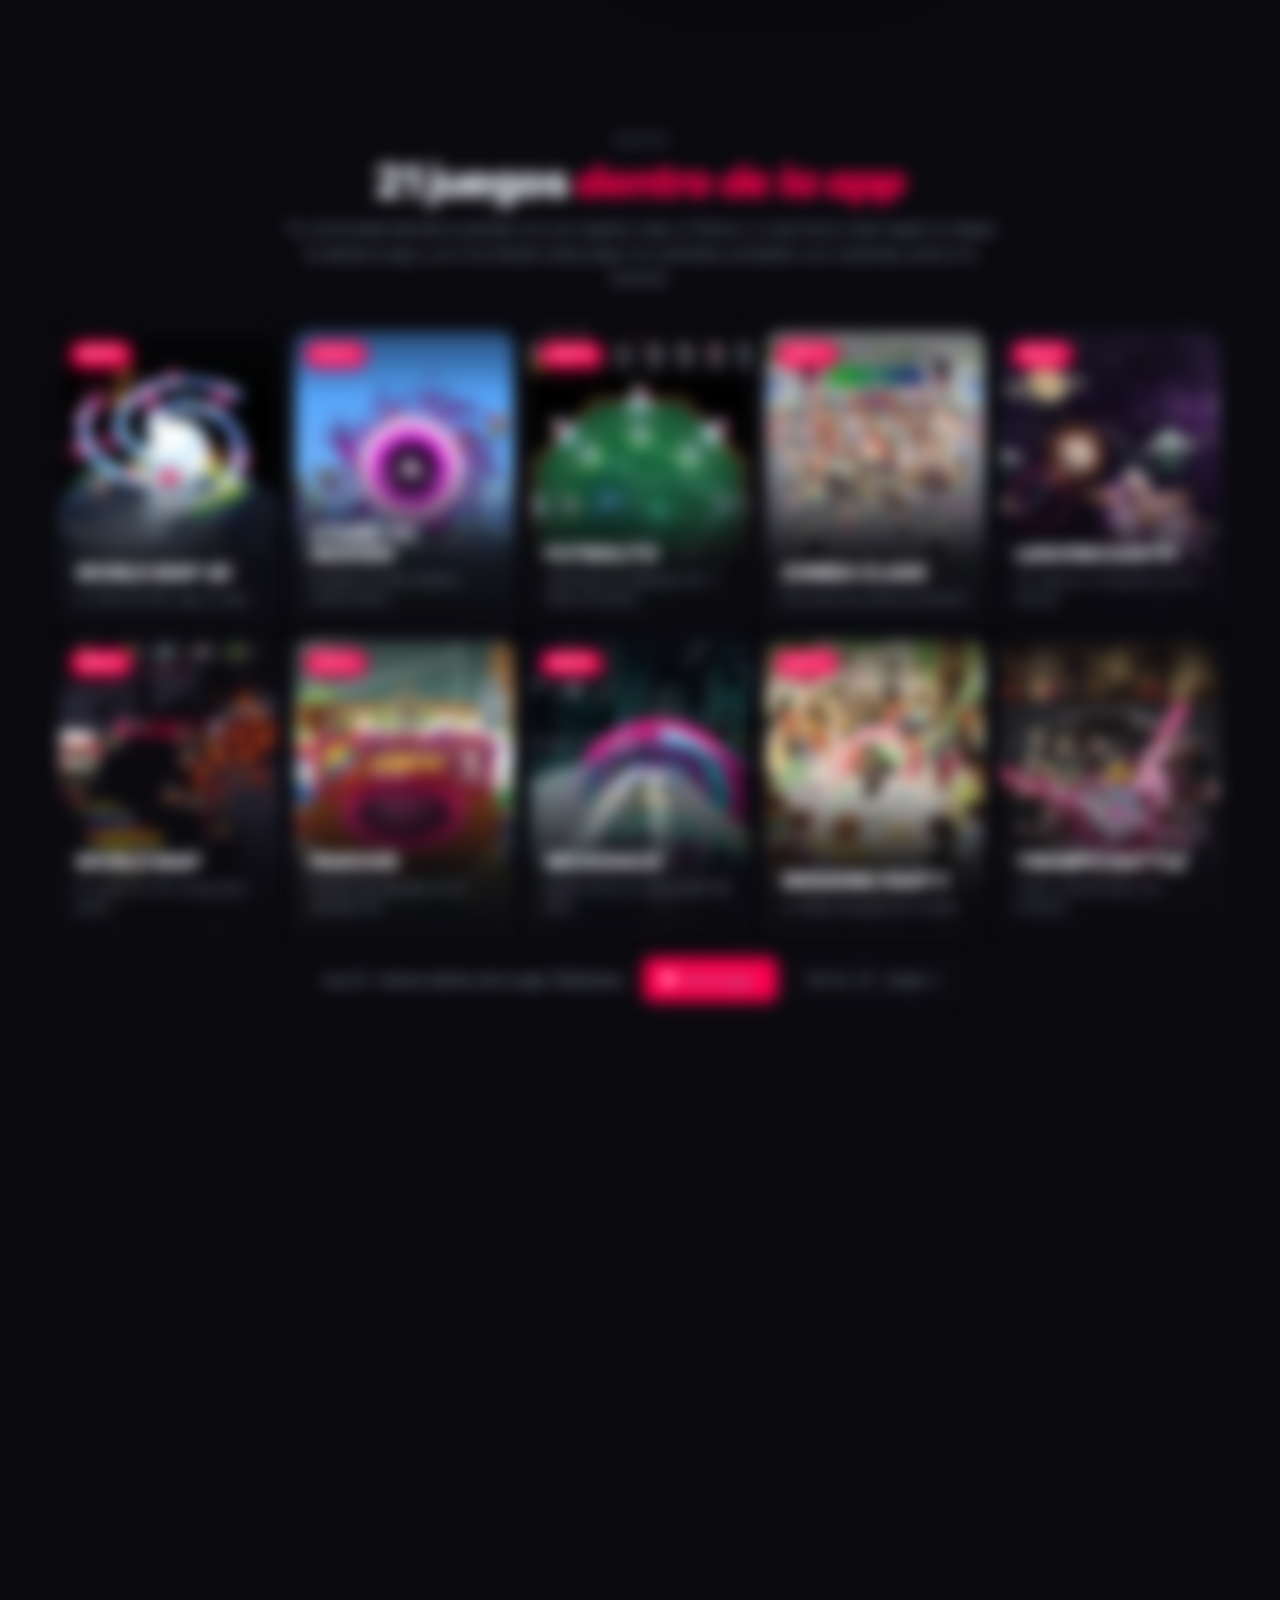
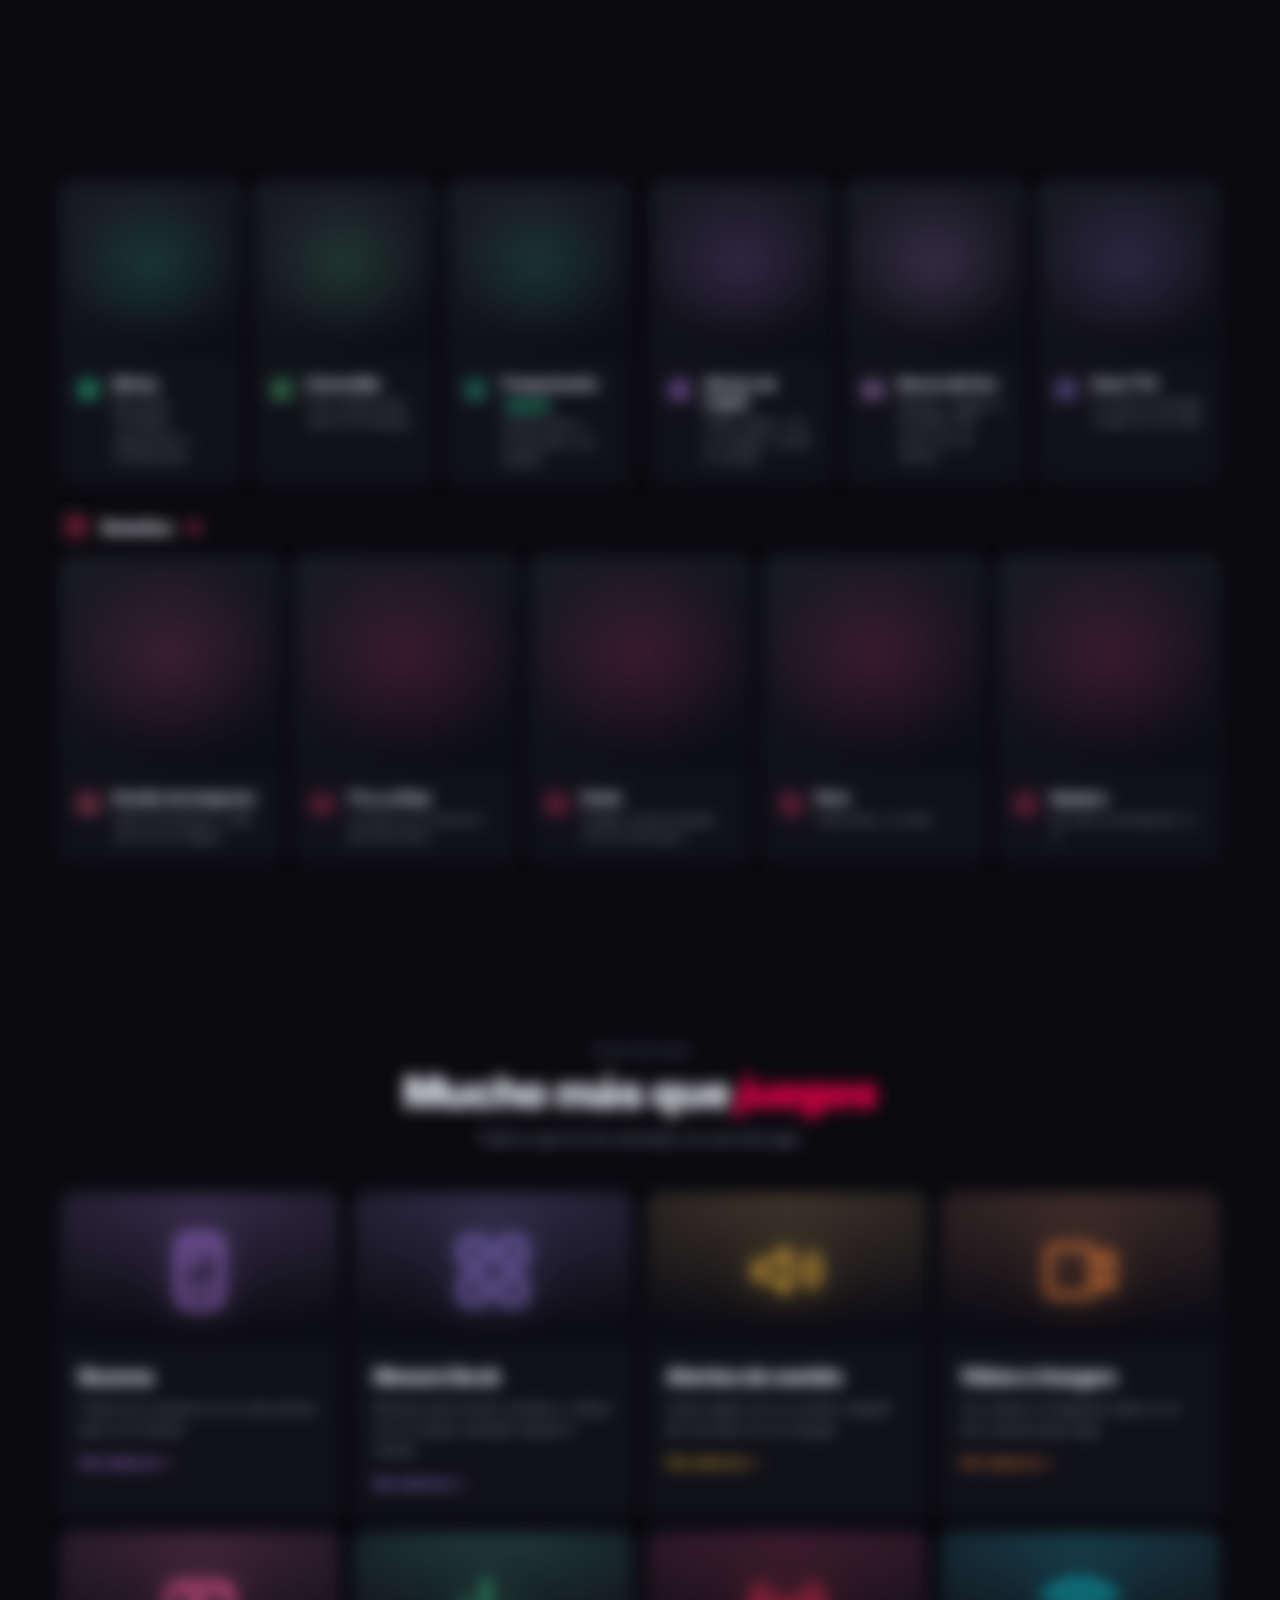
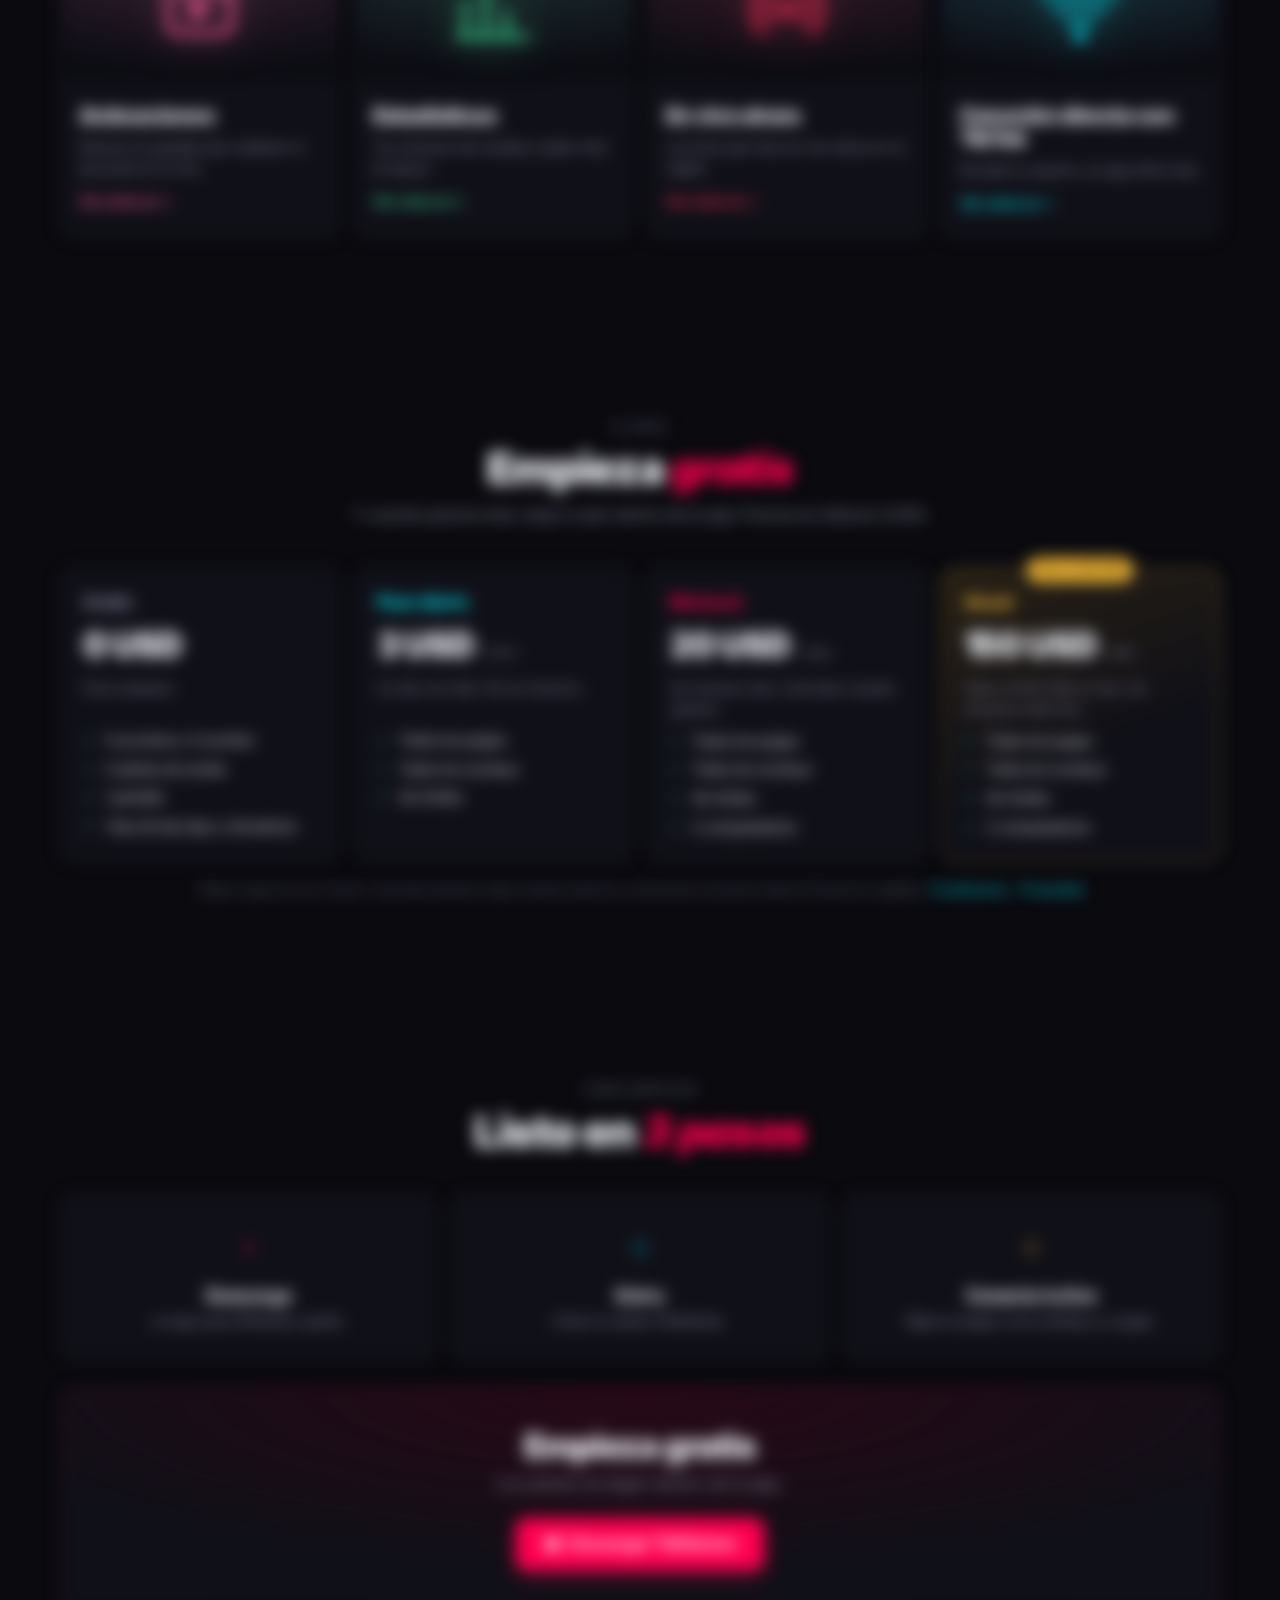
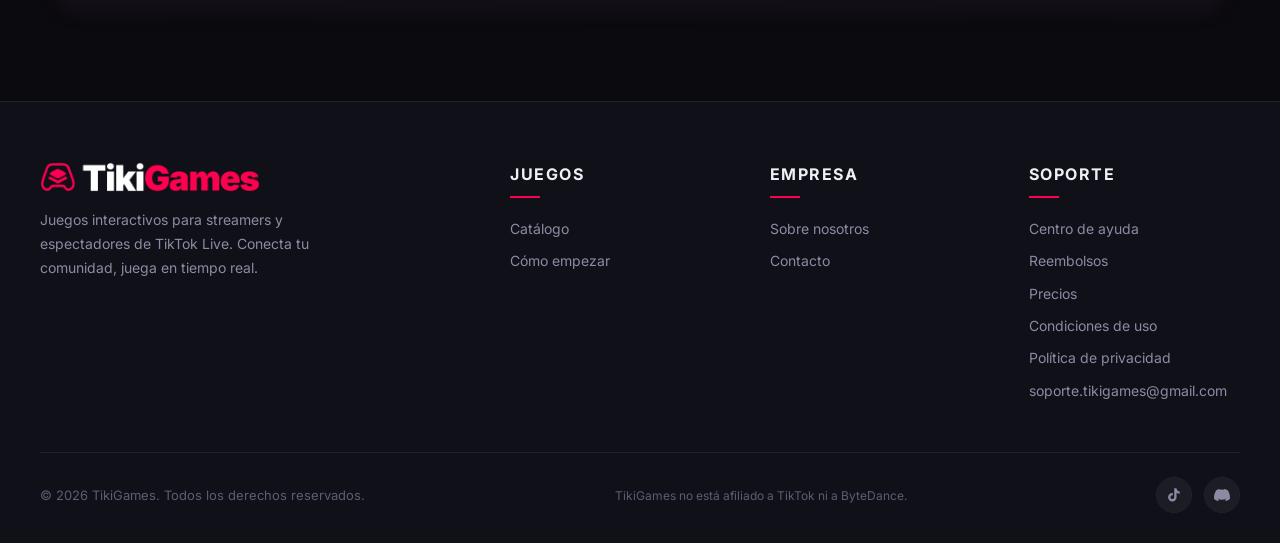
==== commit 15d62c1b: "Las 3 portadas de arriba se ponen solas y los mods en la web - Arriba, las 3 portadas grandes son si" ====
--- a/index.html
+++ b/index.html
@@ -12,7 +12,7 @@
   <link rel="stylesheet" href="css/02-componentes.css?v=20" />
   <link rel="stylesheet" href="css/03-animaciones.css?v=20" />
   <link rel="stylesheet" href="css/04-portada.css?v=23" />
-  <link rel="stylesheet" href="css/05-paginas.css?v=22" />
+  <link rel="stylesheet" href="css/05-paginas.css?v=25" />
   <link rel="stylesheet" href="css/06-luces.css?v=20" />
   <link rel="stylesheet" href="css/07-guia-descarga.css?v=20" />
   <link rel="icon" href="favicon.ico?v=20" sizes="any" />
@@ -72,10 +72,11 @@
         <div class="p-nota"><b>Para Windows 10 y 11</b><br>Se actualiza sola</div>
       </div>
       <div class="p-chips reveal">
-        <span><b data-n-juegos>19</b> juegos</span><span><b>18</b> overlays</span><span>Batalla de imágenes</span><span>Escena</span><span>Stream Deck</span><span>Chat con voz</span><span>Estadísticas</span>
-      </div>
-    </div>
-    <div class="p-abanico reveal" aria-hidden="true" data-mv="abanico">
+        <span><b data-n-juegos>21</b> juegos</span><span><b data-n-mods>2</b> mods</span><span><b>18</b> overlays</span><span>Batalla de imágenes</span><span>Escena</span><span>Stream Deck</span><span>Chat con voz</span><span>Estadísticas</span>
+      </div>
+    </div>
+    <!-- las 3 portadas: los 3 últimos juegos, el más nuevo en el centro; se ponen solas (js/05b-juegos-portada.js) -->
+    <div class="p-abanico reveal" id="p-abanico" aria-hidden="true" data-mv="abanico">
       <img src="assets/img/portadas/portada-leavingearth.jpg" alt="" width="600" height="800" />
       <img src="assets/img/portadas/portada-zumbaclass.jpg" alt="" width="600" height="800" />
       <img src="assets/img/portadas/portada-trompobattle.jpg" alt="" width="600" height="800" />
@@ -303,8 +304,8 @@
 
 <script src="js/00-menu.js?v=20"></script>
 <script src="js/01-buscador.js?v=20"></script>
-<script src="js/05a-juegos-datos.js?v=26"></script>
-<script src="js/05b-juegos-portada.js?v=24"></script>
+<script src="js/05a-juegos-datos.js?v=25"></script>
+<script src="js/05b-juegos-portada.js?v=25"></script>
 <script src="js/07-funciones.js?v=22"></script>
 <script src="js/09-overlays.js?v=23"></script>
 <script src="js/02-animaciones.js?v=24"></script>
--- a/css/05-paginas.css
+++ b/css/05-paginas.css
@@ -11,6 +11,15 @@
 .pg-arriba .p-cabeza h1 em { font-style: italic; color: var(--red); }
 
 /* ─── Juegos: menú de categorías (como los filtros de la app) ─── */
+/* (27-nov-2026) «Juegos TikiGames | Mods», como las pestañas de la app */
+.jg-pestanas { display: flex; justify-content: center; gap: 6px; width: fit-content; max-width: 100%; margin: 0 auto 18px; padding: 5px; border-radius: 99px; border: 1px solid var(--line); background: var(--surface-2); }
+.jg-pestana { display: inline-flex; align-items: center; gap: 8px; padding: 10px 20px; border-radius: 99px; color: var(--ink-dim); font: 700 15px var(--display); cursor: pointer; transition: background-color .2s, color .2s; }
+.jg-pestana b { font-size: 12px; padding: 1px 8px; border-radius: 99px; background: rgba(255,255,255,.08); }
+.jg-pestana:hover { color: var(--ink); }
+.jg-pestana.on { color: #fff; background: linear-gradient(135deg, #ff2d6b, #ff0050); box-shadow: 0 6px 22px rgba(255,0,80,.35); }
+.jg-pestana.on b { background: rgba(255,255,255,.22); }
+.jg-nota-mods { max-width: 640px; margin: 0 auto 30px; text-align: center; color: var(--ink-dim); font-size: 14px; line-height: 1.6; }
+.jg-menu[hidden], .jg-nota-mods[hidden] { display: none; }
 .jg-menu { display: flex; justify-content: center; flex-wrap: wrap; gap: 8px; margin: 0 auto 34px; }
 .jg-filtro {
   display: inline-flex; align-items: center; gap: 8px; padding: 9px 14px; border-radius: 99px;
